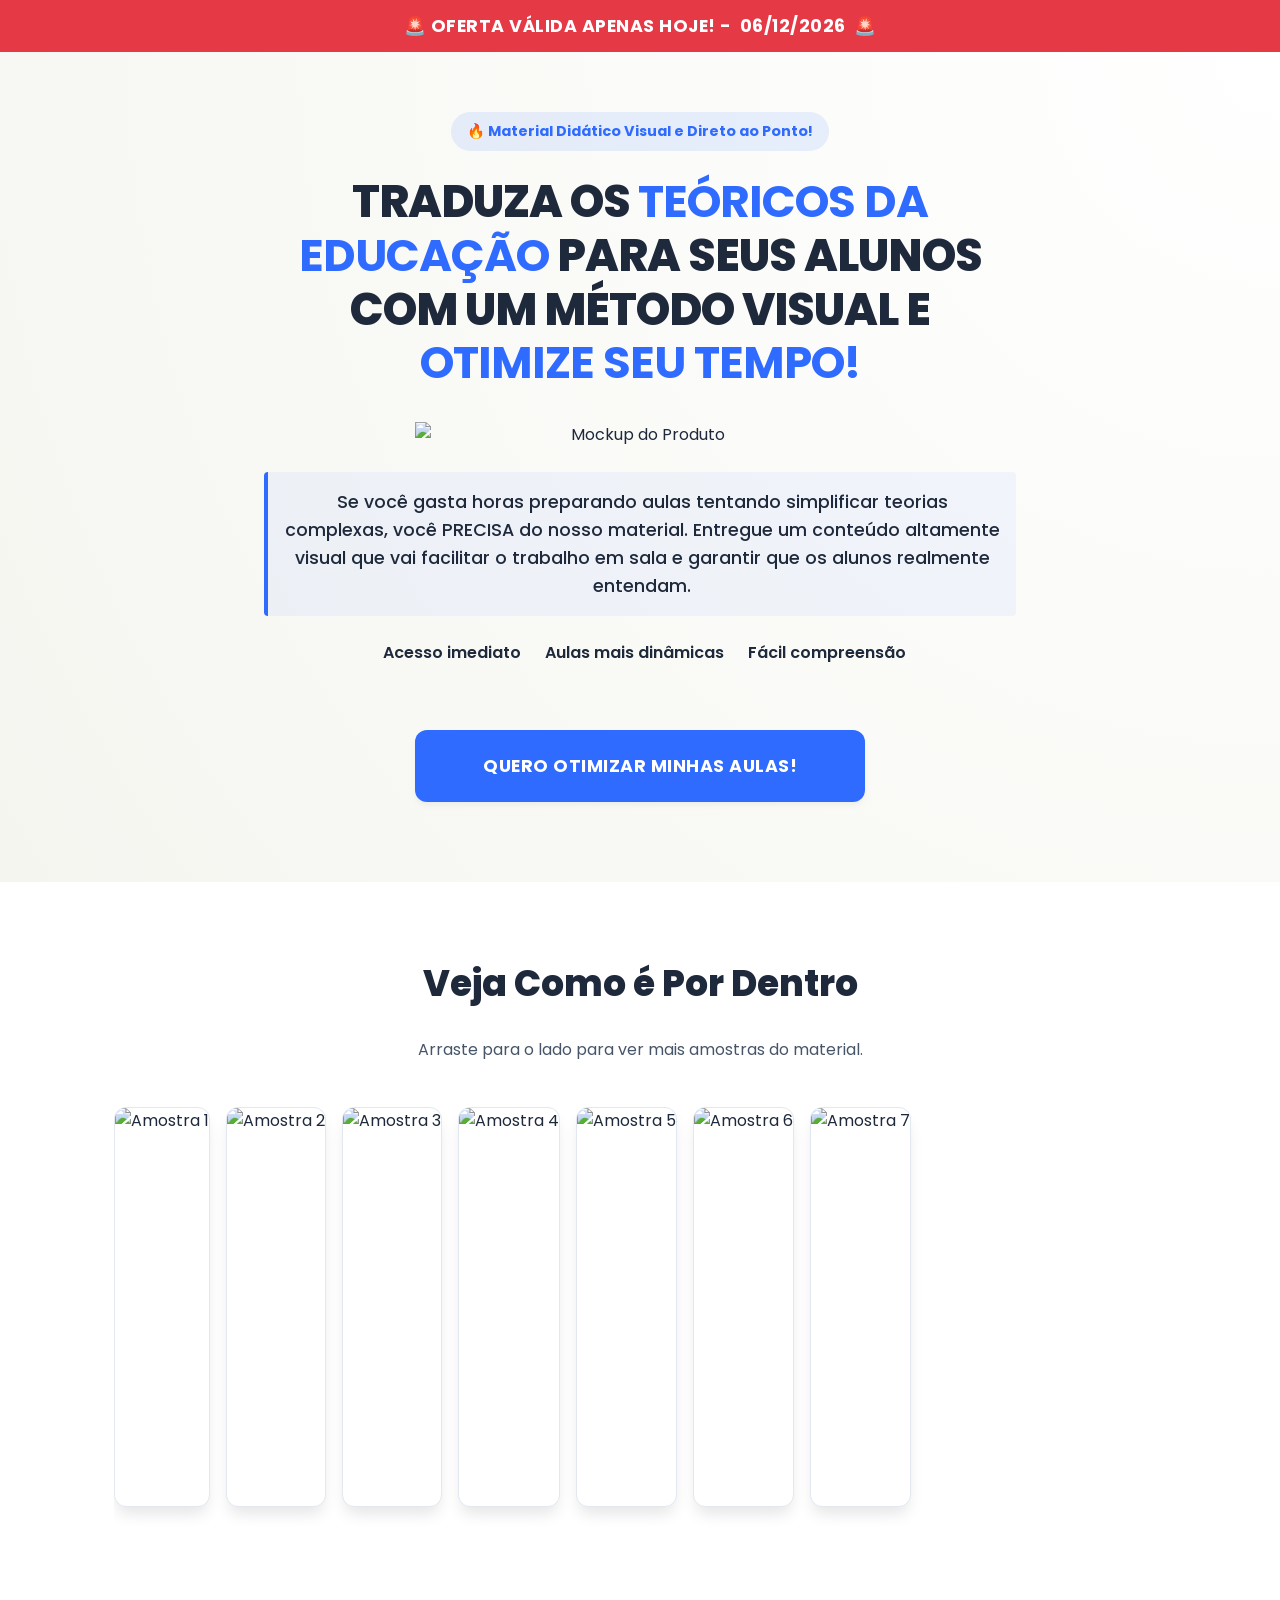
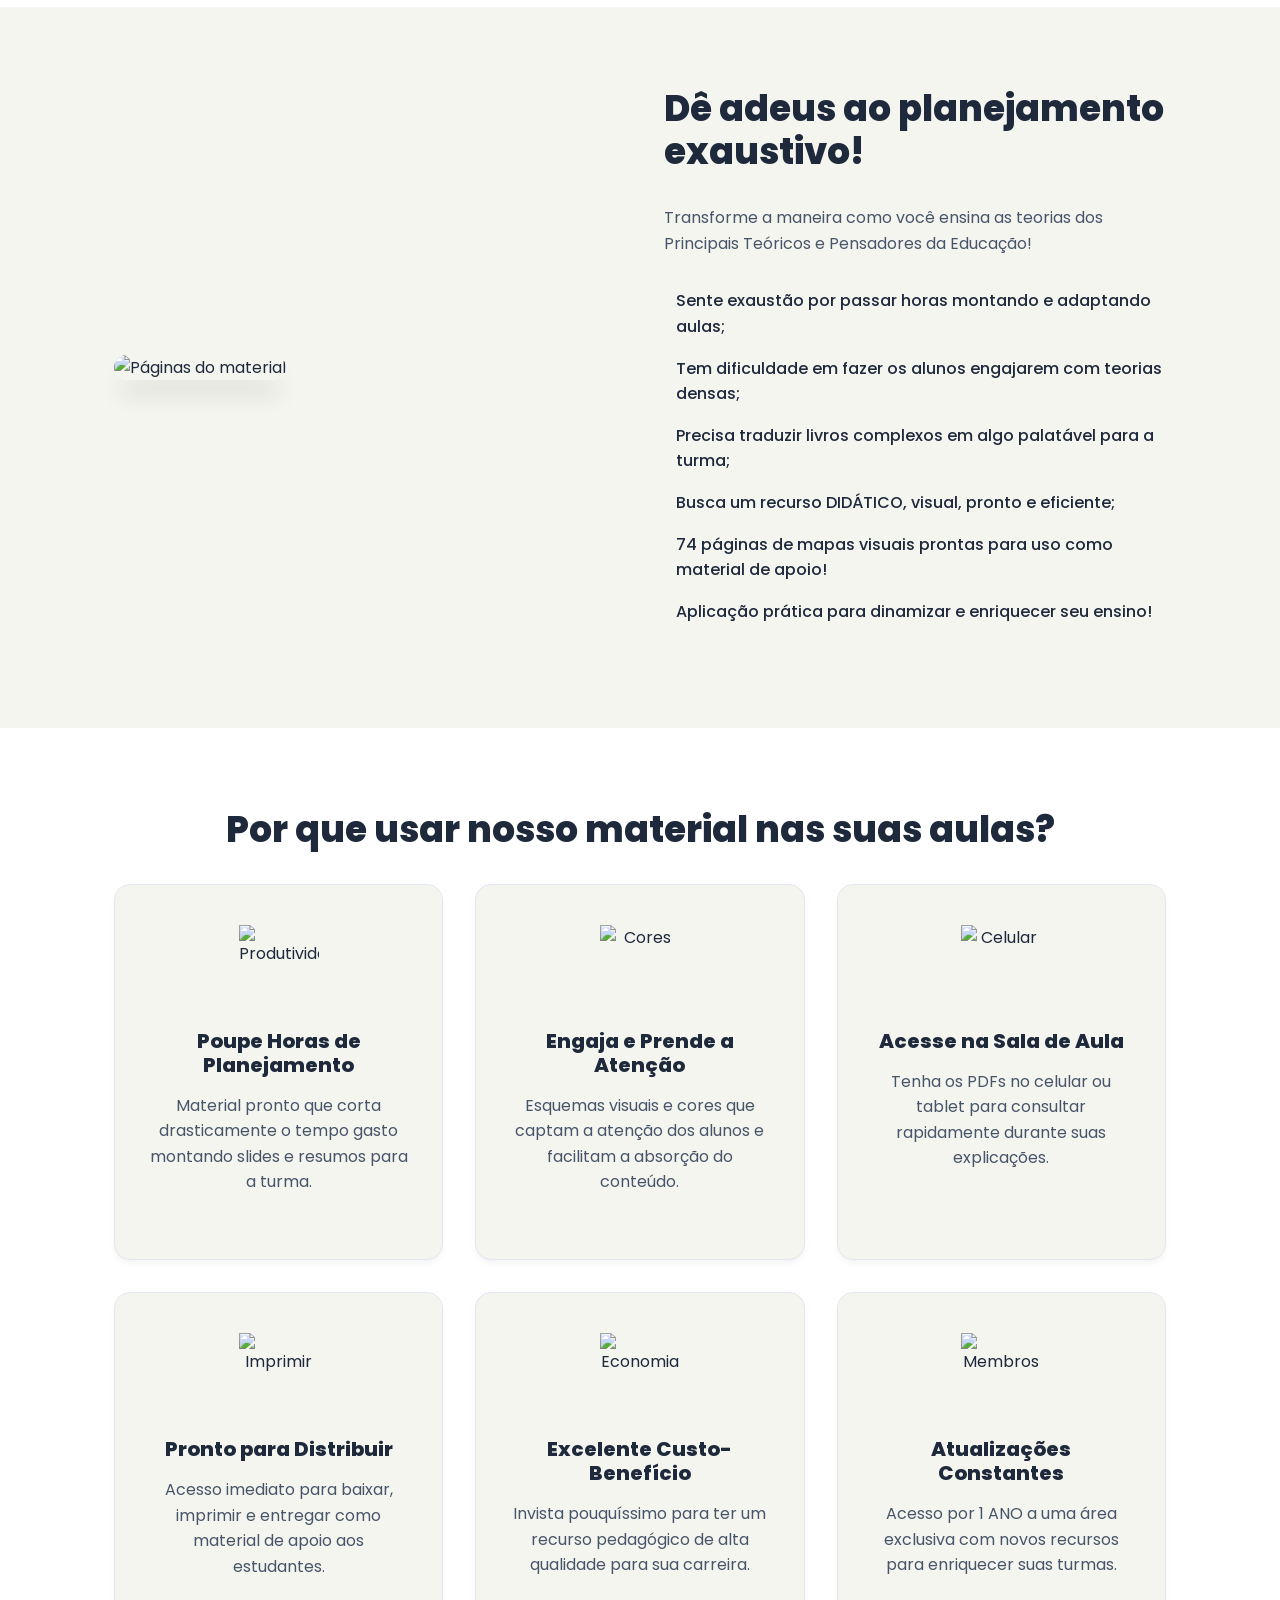
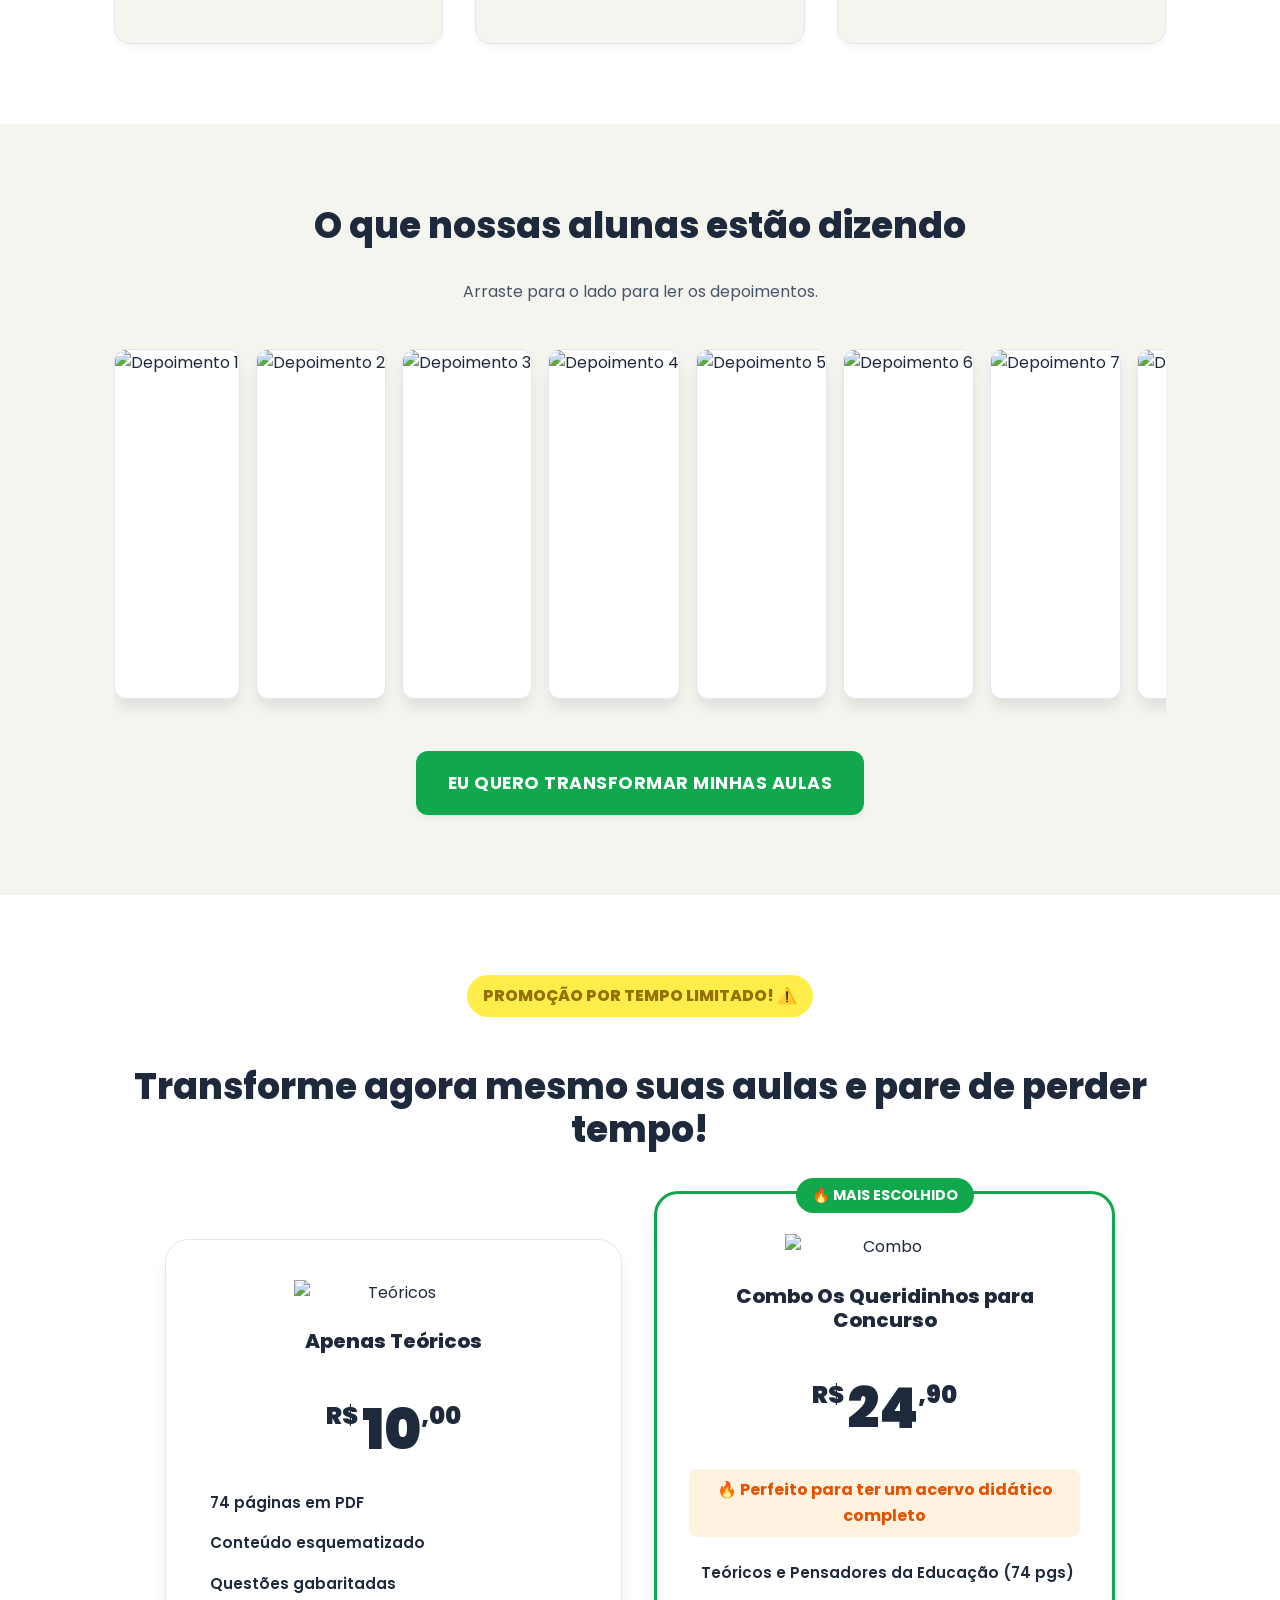
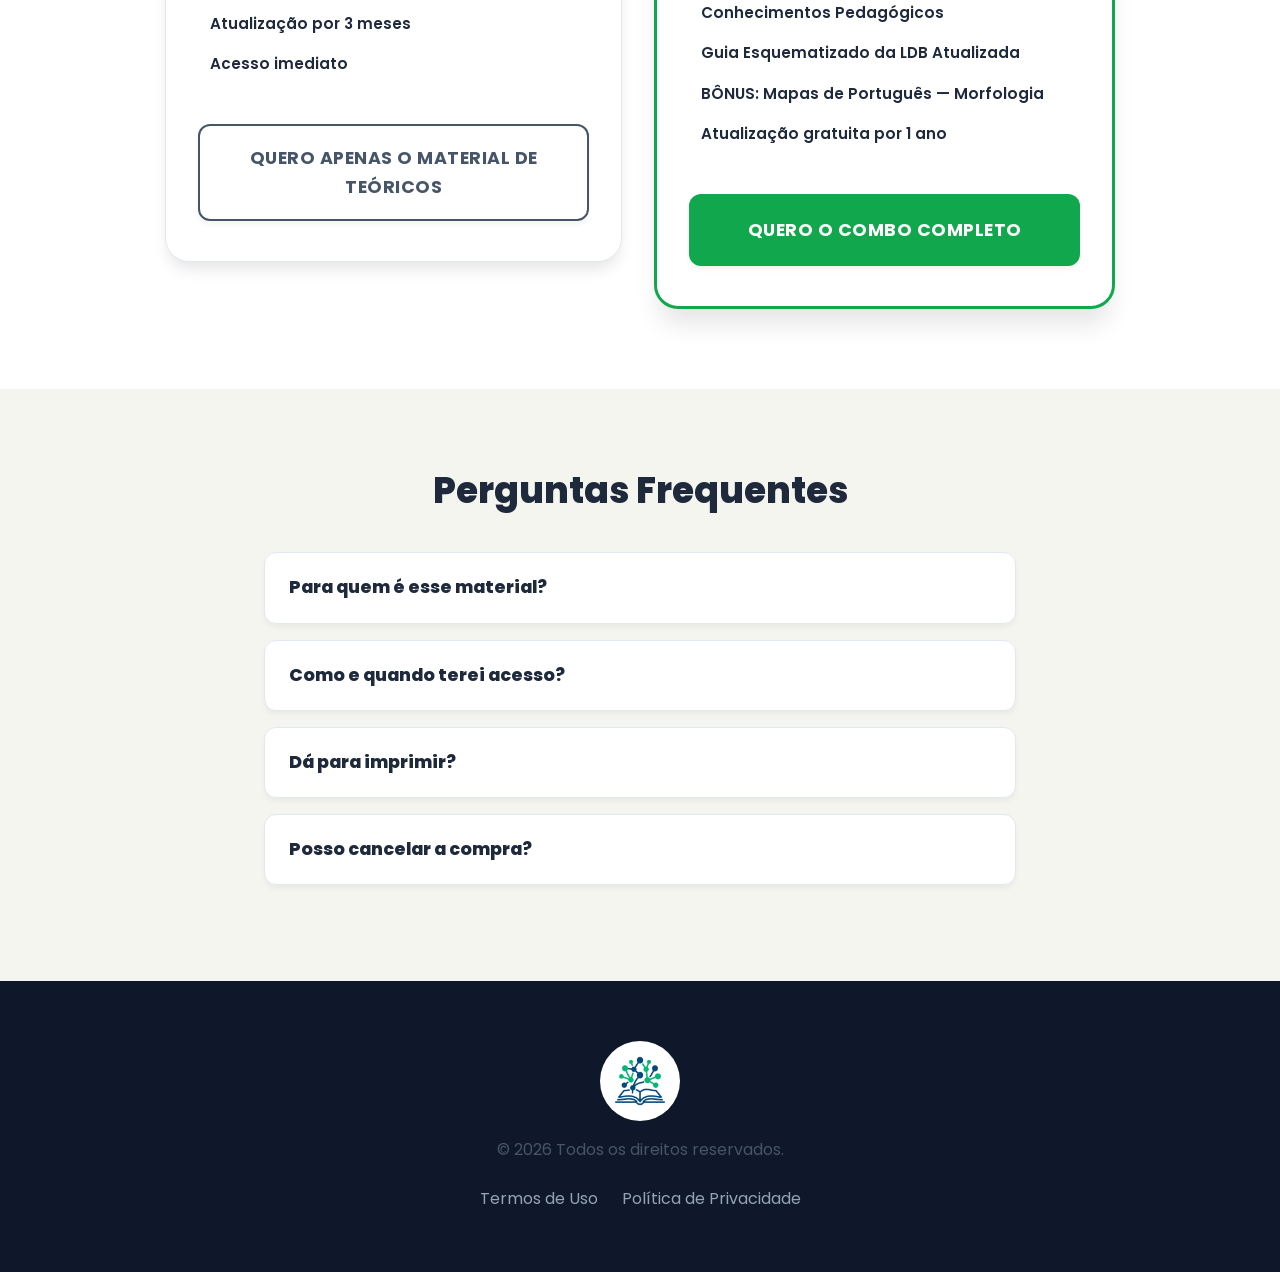
==== index.html @ 9571cf1f "Add files via upload" ====
<!DOCTYPE html>
<html lang="pt-BR">
<head>
    <meta charset="UTF-8">
    <meta name="viewport" content="width=device-width, initial-scale=1.0">
    <title>Mapas Mentais - Resumo de Teóricos da Educação</title>
    <meta name="description" content="Domine os Teóricos e Pensadores da Educação com um método visual e garanta segurança na hora da prova!">
    
    <!-- Google Fonts -->
    <link rel="preconnect" href="https://fonts.googleapis.com">
    <link href="https://fonts.googleapis.com/css2?family=Poppins:wght@400;500;600;700;800;900&display=swap" rel="stylesheet">
    
    <!-- Phosphor Icons -->
    <script src="https://unpkg.com/@phosphor-icons/web"></script>
    
    <link rel="stylesheet" href="style.css">

    <!-- UTMify Pixel -->
    <script>
      window.pixelId = "6a506a840e3ebcbfb3a6882c";
      var a = document.createElement("script");
      a.setAttribute("async", "");
      a.setAttribute("defer", "");
      a.setAttribute("src", "https://cdn.utmify.com.br/scripts/pixel/pixel.js");
      document.head.appendChild(a);
    </script>
    
    <!-- UTMify Scripts -->
    <script
      src="https://cdn.utmify.com.br/scripts/utms/latest.js"
      data-utmify-prevent-xcod-sck
      data-utmify-prevent-subids
      async
      defer
    ></script>
</head>
<body>

    <div class="top-banner" style="background-color: #E63946; color: white; text-align: center; padding: 12px; font-weight: bold; font-size: 1.1rem; width: 100%; display: flex; justify-content: center; align-items: center; gap: 8px;">
        🚨 OFERTA VÁLIDA APENAS HOJE! - <span class="current-date">10/07/2026</span> 🚨
    </div>

    <!-- HERO SECTION -->
    <section class="hero">
        <div class="container hero-container align-center center-text content-narrow">
            <div class="hero-content animate-up">
                <div class="badge">🔥 Material Didático Visual e Direto ao Ponto!</div>
                <h1 class="hero-title">
                    TRADUZA OS <b>TEÓRICOS DA EDUCAÇÃO</b> PARA SEUS ALUNOS COM UM MÉTODO VISUAL E <span class="text-green"><b>OTIMIZE SEU TEMPO!</b></span>
                </h1>
                
                <div class="hero-image animate-up delay-1 margin-top" style="margin-bottom: 24px;">
                    <img src="https://resumiapedagogia.com.br/teoricosv18/imagens/book.webp" alt="Mockup do Produto" class="floating" style="margin: 0 auto;">
                </div>

                <p class="hero-support">Se você gasta horas preparando aulas tentando simplificar teorias complexas, você PRECISA do nosso material. Entregue um conteúdo altamente visual que vai facilitar o trabalho em sala e garantir que os alunos realmente entendam.</p>
                
                <div class="hero-bullets" style="display: flex; flex-direction: row; justify-content: center; flex-wrap: wrap; gap: 16px;">
                    <span><i class="ph-fill ph-check-circle"></i> Acesso imediato</span>
                    <span><i class="ph-fill ph-check-circle"></i> Aulas mais dinâmicas</span>
                    <span><i class="ph-fill ph-check-circle"></i> Fácil compreensão</span>
                </div>

                <a href="#oferta" class="btn btn-large btn-pulse margin-top">QUERO OTIMIZAR MINHAS AULAS!</a>
            </div>
        </div>
    </section>

    <!-- AMOSTRAS -->
    <section class="amostras bg-light">
        <div class="container center-text">
            <h2 class="animate-up">Veja Como é Por Dentro</h2>
            <p class="animate-up">Arraste para o lado para ver mais amostras do material.</p>
            
            <div class="horizontal-scroll animate-up delay-1">
                <img src="https://resumiapedagogia.com.br/teoricosv18/imagens/ebook-1/01.webp" alt="Amostra 1">
                <img src="https://resumiapedagogia.com.br/teoricosv18/imagens/ebook-1/02.webp" alt="Amostra 2">
                <img src="https://resumiapedagogia.com.br/teoricosv18/imagens/ebook-1/03.webp" alt="Amostra 3">
                <img src="https://resumiapedagogia.com.br/teoricosv18/imagens/ebook-1/04.webp" alt="Amostra 4">
                <img src="https://resumiapedagogia.com.br/teoricosv18/imagens/ebook-1/05.webp" alt="Amostra 5">
                <img src="https://resumiapedagogia.com.br/teoricosv18/imagens/ebook-1/06.webp" alt="Amostra 6">
                <img src="https://resumiapedagogia.com.br/teoricosv18/imagens/ebook-1/07.webp" alt="Amostra 7">
            </div>
        </div>
    </section>

    <!-- PARA QUEM É -->
    <section class="para-quem">
        <div class="container grid-2 align-center">
            <div class="dor-image animate-up">
                <img src="https://resumiapedagogia.com.br/teoricosv18/imagens/book-2.webp" alt="Páginas do material" class="rounded-image">
            </div>
            <div class="dor-content animate-up delay-1">
                <h2>Dê adeus ao planejamento exaustivo!</h2>
                <p class="impact-phrase">Transforme a maneira como você ensina as teorias dos Principais Teóricos e Pensadores da Educação!</p>
                <ul class="check-list margin-top">
                    <li><i class="ph-fill ph-check-circle text-blue"></i> Sente exaustão por passar horas montando e adaptando aulas;</li>
                    <li><i class="ph-fill ph-check-circle text-blue"></i> Tem dificuldade em fazer os alunos engajarem com teorias densas;</li>
                    <li><i class="ph-fill ph-check-circle text-blue"></i> Precisa traduzir livros complexos em algo palatável para a turma;</li>
                    <li><i class="ph-fill ph-check-circle text-blue"></i> Busca um recurso DIDÁTICO, visual, pronto e eficiente;</li>
                    <li><i class="ph-fill ph-check-circle text-blue"></i> 74 páginas de mapas visuais prontas para uso como material de apoio!</li>
                    <li><i class="ph-fill ph-check-circle text-blue"></i> Aplicação prática para dinamizar e enriquecer seu ensino!</li>
                </ul>
            </div>
        </div>
    </section>

    <!-- BENEFÍCIOS -->
    <section class="beneficios bg-light">
        <div class="container">
            <h2 class="center-text animate-up">Por que usar nosso material nas suas aulas?</h2>
            <div class="grid-3 cards-container margin-top">
                <div class="card animate-up">
                    <img src="https://resumiapedagogia.com.br/teoricosv18/imagens/icone/01.webp" alt="Produtividade" class="card-icon-img">
                    <h3>Poupe Horas de Planejamento</h3>
                    <p>Material pronto que corta drasticamente o tempo gasto montando slides e resumos para a turma.</p>
                </div>
                <div class="card animate-up delay-1">
                    <img src="https://resumiapedagogia.com.br/teoricosv18/imagens/icone/02.webp" alt="Cores" class="card-icon-img">
                    <h3>Engaja e Prende a Atenção</h3>
                    <p>Esquemas visuais e cores que captam a atenção dos alunos e facilitam a absorção do conteúdo.</p>
                </div>
                <div class="card animate-up delay-2">
                    <img src="https://resumiapedagogia.com.br/teoricosv18/imagens/icone/03.webp" alt="Celular" class="card-icon-img">
                    <h3>Acesse na Sala de Aula</h3>
                    <p>Tenha os PDFs no celular ou tablet para consultar rapidamente durante suas explicações.</p>
                </div>
                <div class="card animate-up">
                    <img src="https://resumiapedagogia.com.br/teoricosv18/imagens/icone/04.webp" alt="Imprimir" class="card-icon-img">
                    <h3>Pronto para Distribuir</h3>
                    <p>Acesso imediato para baixar, imprimir e entregar como material de apoio aos estudantes.</p>
                </div>
                <div class="card animate-up delay-1">
                    <img src="https://resumiapedagogia.com.br/teoricosv18/imagens/icone/05.webp" alt="Economia" class="card-icon-img">
                    <h3>Excelente Custo-Benefício</h3>
                    <p>Invista pouquíssimo para ter um recurso pedagógico de alta qualidade para sua carreira.</p>
                </div>
                <div class="card animate-up delay-2">
                    <img src="https://resumiapedagogia.com.br/teoricosv18/imagens/icone/06.webp" alt="Membros" class="card-icon-img">
                    <h3>Atualizações Constantes</h3>
                    <p>Acesso por 1 ANO a uma área exclusiva com novos recursos para enriquecer suas turmas.</p>
                </div>
            </div>
        </div>
    </section>

    <!-- DEPOIMENTOS / PROVA SOCIAL -->
    <section class="depoimentos">
        <div class="container center-text">
            <h2 class="animate-up">O que nossas alunas estão dizendo</h2>
            <p class="animate-up">Arraste para o lado para ler os depoimentos.</p>
            
            <div class="horizontal-scroll depoimentos-scroll animate-up delay-1">
                <!-- Usando imagens reais do site -->
                <img src="https://resumiapedagogia.com.br/teoricosv18/imagens/depo/01.webp" alt="Depoimento 1">
                <img src="https://resumiapedagogia.com.br/teoricosv18/imagens/depo/02.webp" alt="Depoimento 2">
                <img src="https://resumiapedagogia.com.br/teoricosv18/imagens/depo/03.webp" alt="Depoimento 3">
                <img src="https://resumiapedagogia.com.br/teoricosv18/imagens/depo/04.webp" alt="Depoimento 4">
                <img src="https://resumiapedagogia.com.br/teoricosv18/imagens/depo/05.webp" alt="Depoimento 5">
                <img src="https://resumiapedagogia.com.br/teoricosv18/imagens/depo/06.webp" alt="Depoimento 6">
                <img src="https://resumiapedagogia.com.br/teoricosv18/imagens/depo/07.webp" alt="Depoimento 7">
                <img src="https://resumiapedagogia.com.br/teoricosv18/imagens/depo/08.webp" alt="Depoimento 8">
                <img src="https://resumiapedagogia.com.br/teoricosv18/imagens/depo/09.webp" alt="Depoimento 9">
                <img src="https://resumiapedagogia.com.br/teoricosv18/imagens/depo/10.webp" alt="Depoimento 10">
            </div>
            
            <a href="#oferta" class="btn btn-green btn-pulse margin-top animate-up">EU QUERO TRANSFORMAR MINHAS AULAS</a>
        </div>
    </section>

    <!-- OFERTA -->
    <section id="oferta" class="oferta bg-light">
        <div class="container center-text">
            <div class="promo-badge animate-up">PROMOÇÃO POR TEMPO LIMITADO! ⚠️</div>
            <h2 class="animate-up margin-top">Transforme agora mesmo suas aulas e pare de perder tempo!</h2>
            
            <div class="pricing-grid">
                
                <!-- Plano Básico -->
                <div class="pricing-card animate-up">
                    <img src="https://resumiapedagogia.com.br/teoricosv18/imagens/book.webp" alt="Teóricos" class="pricing-img">
                    <h3>Apenas Teóricos</h3>
                    <div class="price">
                        <span class="currency">R$</span>10<span class="cents">,00</span>
                    </div>
                    <ul class="plan-features">
                        <li><i class="ph-fill ph-check-circle text-blue"></i> 74 páginas em PDF</li>
                        <li><i class="ph-fill ph-check-circle text-blue"></i> Conteúdo esquematizado</li>
                        <li><i class="ph-fill ph-check-circle text-blue"></i> Questões gabaritadas</li>
                        <li><i class="ph-fill ph-check-circle text-blue"></i> Atualização por 3 meses</li>
                        <li><i class="ph-fill ph-check-circle text-blue"></i> Acesso imediato</li>
                    </ul>
                    <a href="#" id="openModalBtn" class="btn btn-outline">QUERO APENAS O MATERIAL DE TEÓRICOS</a>
                </div>

                <!-- Combo Queridinhos (Destacado) -->
                <div class="pricing-card premium animate-up delay-1">
                    <div class="most-popular">🔥 MAIS ESCOLHIDO</div>
                    <img src="https://resumiapedagogia.com.br/teoricosv18/imagens/combo-queridinhos.webp?v=2" alt="Combo" class="pricing-img">
                    <h3>Combo Os Queridinhos para Concurso</h3>
                    
                    <div class="price">
                        <span class="currency">R$</span>24<span class="cents">,90</span>
                    </div>
                    
                    <p class="combo-fire">🔥 Perfeito para ter um acervo didático completo</p>

                    <ul class="plan-features">
                        <li><i class="ph-fill ph-check-circle text-green"></i> Teóricos e Pensadores da Educação (74 pgs)</li>
                        <li><i class="ph-fill ph-check-circle text-green"></i> Conhecimentos Pedagógicos</li>
                        <li><i class="ph-fill ph-check-circle text-green"></i> Guia Esquematizado da LDB Atualizada</li>
                        <li><i class="ph-fill ph-check-circle text-green"></i> BÔNUS: Mapas de Português — Morfologia</li>
                        <li><i class="ph-fill ph-check-circle text-green"></i> Atualização gratuita por 1 ano</li>
                    </ul>
                    <a href="https://pay.lowify.com.br/checkout?product_id=bsNiay" class="btn btn-green btn-large btn-pulse" target="_blank">QUERO O COMBO COMPLETO</a>
                </div>

            </div>
        </div>
    </section>

    <!-- FAQ -->
    <section class="faq">
        <div class="container center-text content-narrow">
            <h2 class="animate-up">Perguntas Frequentes</h2>
            
            <div class="accordion-container animate-up delay-1">
                <div class="accordion">
                    <div class="accordion-header">
                        <h3>Para quem é esse material?</h3>
                        <i class="ph ph-caret-down"></i>
                    </div>
                    <div class="accordion-content">
                        <p>Para professores, pedagogos e educadores que desejam inovar em sala de aula, otimizar seu planejamento e engajar seus alunos com recursos visuais e didáticos práticos.</p>
                    </div>
                </div>

                <div class="accordion">
                    <div class="accordion-header">
                        <h3>Como e quando terei acesso?</h3>
                        <i class="ph ph-caret-down"></i>
                    </div>
                    <div class="accordion-content">
                        <p>O acesso é enviado por e-mail automaticamente após a confirmação do pagamento. Compras via cartão e PIX têm liberação imediata.</p>
                    </div>
                </div>

                <div class="accordion">
                    <div class="accordion-header">
                        <h3>Dá para imprimir?</h3>
                        <i class="ph ph-caret-down"></i>
                    </div>
                    <div class="accordion-content">
                        <p>Sim! Todos os materiais são em formato A4 e prontos para impressão. Indicamos folha peso 90 ou papel fotográfico.</p>
                    </div>
                </div>

                <div class="accordion">
                    <div class="accordion-header">
                        <h3>Posso cancelar a compra?</h3>
                        <i class="ph ph-caret-down"></i>
                    </div>
                    <div class="accordion-content">
                        <p>Sim. Você tem até 7 dias após a compra para solicitar o cancelamento e devolução integral do valor.</p>
                    </div>
                </div>
            </div>
        </div>
    </section>

    <!-- MODAL OFERTA EXCLUSIVA -->
    <div id="ofertaModal" class="modal-overlay">
        <div class="modal-content">
            <span class="close-modal">&times;</span>
            <div class="modal-badge">⚠️ ESPERE! NÃO FECHE ESSA PÁGINA</div>
            <h2>Leve o <span class="text-green">Acervo Completo</span> por apenas + R$ 4,90!</h2>
            
            <div class="modal-grid">
                <div class="modal-image">
                    <img src="https://resumiapedagogia.com.br/teoricosv18/imagens/combo-queridinhos.webp?v=2" alt="Combo Completo">
                </div>
                <div class="modal-info">
                    <p>Você clicou no plano básico, mas HOJE (<strong><span class="current-date">10/07/2026</span></strong>), você tem a chance única de levar <strong>TUDO</strong> que o plano avançado oferece por um valor quase simbólico!</p>
                    
                    <ul class="modal-features">
                        <li><i class="ph-fill ph-check-circle text-green"></i> Teóricos e Pensadores da Educação (74 pgs)</li>
                        <li><i class="ph-fill ph-check-circle text-green"></i> Conhecimentos Pedagógicos</li>
                        <li><i class="ph-fill ph-check-circle text-green"></i> Guia Esquematizado da LDB Atualizada</li>
                        <li><i class="ph-fill ph-check-circle text-green"></i> BÔNUS: Mapas de Português — Morfologia</li>
                        <li><i class="ph-fill ph-check-circle text-green"></i> Atualização gratuita por 1 ano</li>
                    </ul>
                    
                    <div class="modal-price">
                        De R$ 24,90 por apenas <br>
                        <strong>R$ 14,90</strong>
                    </div>
                    
                    <!-- Link Checkout 14,90 -->
                    <a href="https://pay.lowify.com.br/checkout?product_id=fZuod0" class="btn btn-green btn-large btn-pulse" target="_blank">EU QUERO O ACERVO COMPLETO POR R$ 14,90</a>
                    <!-- Link Checkout 10,00 -->
                    <a href="https://pay.lowify.com.br/checkout?product_id=rdvNfq" class="link-recusa" target="_blank">Não, obrigado. Quero apenas o básico por R$ 10.</a>
                </div>
            </div>
        </div>
    </div>

    <!-- FOOTER -->
    <footer>
        <div class="container center-text">
            <img src="logo.jpg" alt="Logo" class="footer-logo-img">
            <p>&copy; 2026 Todos os direitos reservados.</p>
            <div class="footer-links">
                <a href="#">Termos de Uso</a>
                <a href="#">Política de Privacidade</a>
            </div>
        </div>
    </footer>

    <script src="script.js"></script>
</body>
</html>
---- style.css ----
:root {
    /* Colors - Lighter, softer background */
    --white: #FFFFFF;
    --blue: #2F6BFF;
    --blue-dark: #1E4EBF;
    --green: #11A84D; /* A vibrant strong green for CTA */
    --green-dark: #0D823A;
    --light-bg: #F5F5F0; /* Lighter, softer neutral tone */
    --border-color: #E2E8F0;
    
    /* Text Colors */
    --text-main: #1E293B;
    --text-muted: #475569;
    
    /* Typography */
    --font-family: 'Poppins', sans-serif;
    
    /* Shadows */
    --shadow-sm: 0 4px 6px -1px rgba(0, 0, 0, 0.05);
    --shadow-md: 0 10px 15px -3px rgba(0, 0, 0, 0.1);
    --shadow-lg: 0 20px 25px -5px rgba(0, 0, 0, 0.1);
    --shadow-glow: 0 0 20px rgba(17, 168, 77, 0.4);
    
    /* Border Radius */
    --radius-md: 12px;
    --radius-lg: 16px;
    --radius-xl: 24px;
    
    /* Transitions */
    --transition: all 0.3s ease;
}

* {
    margin: 0;
    padding: 0;
    box-sizing: border-box;
}

html {
    scroll-behavior: smooth;
    font-size: 16px;
}

body {
    font-family: var(--font-family);
    color: var(--text-main);
    line-height: 1.6;
    background-color: var(--light-bg); /* Soft light background overall */
    overflow-x: hidden;
}

.top-banner {
    background-color: #E63946; /* Cor chamativa para oferta */
    color: var(--white);
    text-align: center;
    padding: 12px 24px;
    font-weight: 700;
    font-size: 1rem;
    letter-spacing: 0.5px;
    z-index: 100;
    position: relative;
    width: 100%;
}

/* Utilities */
.container {
    max-width: 1100px;
    margin: 0 auto;
    padding: 0 24px;
}

.content-narrow {
    max-width: 800px;
    margin: 0 auto;
}

.grid-2 { display: grid; grid-template-columns: 1fr 1fr; gap: 48px; }
.grid-3 { display: grid; grid-template-columns: repeat(3, 1fr); gap: 32px; }

.align-center { align-items: center; }
.center-text { text-align: center; }
.bg-light { background-color: var(--white); } /* Sections contrast with light-bg */
.text-blue { color: var(--blue); }
.text-green { color: var(--green); }
.margin-top { margin-top: 32px; }

section {
    padding: 80px 0;
}

h1, h2, h3, h4 {
    font-weight: 800; /* Bolder headers to match their style */
    line-height: 1.2;
    margin-bottom: 16px;
    color: var(--text-main);
}

h1 { font-size: 2.8rem; letter-spacing: -1px; }
h2 { font-size: 2.25rem; margin-bottom: 32px; }
h3 { font-size: 1.25rem; }

p { color: var(--text-muted); margin-bottom: 24px; }

/* Buttons */
.btn {
    display: inline-flex;
    align-items: center;
    justify-content: center;
    background-color: var(--blue);
    color: var(--white);
    font-weight: 700;
    text-decoration: none;
    padding: 18px 32px;
    border-radius: var(--radius-md);
    transition: var(--transition);
    border: none;
    cursor: pointer;
    text-transform: uppercase;
    letter-spacing: 0.5px;
    font-size: 1.1rem;
    box-shadow: var(--shadow-sm);
}

.btn:hover {
    transform: translateY(-3px);
    box-shadow: var(--shadow-md);
}

.btn-large {
    width: 100%;
    max-width: 450px;
    padding: 22px 40px;
}

.btn-green { background-color: var(--green); }
.btn-green:hover { background-color: var(--green-dark); box-shadow: var(--shadow-glow); }

.btn-outline {
    background-color: transparent;
    border: 2px solid var(--text-muted);
    color: var(--text-muted);
}
.btn-outline:hover {
    background-color: var(--text-muted);
    color: var(--white);
}

.btn-whatsapp {
    background-color: #25D366;
    gap: 8px;
}
.btn-whatsapp:hover { background-color: #1DA851; }

.btn-pulse {
    animation: pulse 2s infinite;
}

@keyframes pulse {
    0% { transform: scale(1); }
    50% { transform: scale(1.03); }
    100% { transform: scale(1); }
}

/* Hero Section */
.hero {
    padding: 60px 0 80px;
    background: radial-gradient(circle at top right, #ffffff 0%, var(--light-bg) 100%);
    overflow: hidden;
}

.badge {
    display: inline-block;
    padding: 8px 16px;
    background-color: rgba(47, 107, 255, 0.1);
    color: var(--blue);
    border-radius: 100px;
    font-weight: 700;
    font-size: 0.9rem;
    margin-bottom: 24px;
}

.hero-title b {
    color: var(--blue);
}

.hero-support {
    font-size: 1.1rem;
    font-weight: 500;
    color: var(--text-main);
    background: rgba(47,107,255,0.05);
    padding: 16px;
    border-left: 4px solid var(--blue);
    border-radius: 4px;
    margin-bottom: 24px;
}

.hero-bullets {
    display: flex;
    flex-direction: column;
    gap: 12px;
    margin-bottom: 32px;
}

.hero-bullets span {
    display: flex;
    align-items: center;
    gap: 8px;
    font-weight: 600;
    color: var(--text-main);
}

.hero-bullets i {
    color: var(--green);
    font-size: 1.5rem;
}

.hero-image img {
    width: 100%;
    max-width: 450px;
    display: block;
    margin: 0 auto;
}

.floating {
    animation: float 5s ease-in-out infinite;
}

@keyframes float {
    0% { transform: translateY(0px); }
    50% { transform: translateY(-15px); }
    100% { transform: translateY(0px); }
}

/* Horizontal Scroll for Mobile (Amostras & Depoimentos) */
.horizontal-scroll {
    display: flex;
    gap: 16px;
    overflow-x: auto;
    padding: 20px 0;
    scroll-snap-type: x mandatory;
    /* Hide scrollbar for clean look */
    -ms-overflow-style: none;  
    scrollbar-width: none;  
}
.horizontal-scroll::-webkit-scrollbar { 
    display: none; 
}

.horizontal-scroll img {
    height: 400px; /* Fixed height for consistency */
    object-fit: contain;
    border-radius: var(--radius-md);
    box-shadow: var(--shadow-md);
    scroll-snap-align: center;
    flex-shrink: 0;
    background: var(--white);
    border: 1px solid var(--border-color);
}

.depoimentos-scroll img {
    height: 350px;
}

/* Cards & Beneficios */
.card {
    background: var(--light-bg);
    padding: 40px 32px;
    border-radius: var(--radius-lg);
    box-shadow: var(--shadow-sm);
    transition: var(--transition);
    border: 1px solid var(--border-color);
    text-align: center;
}
.card:hover {
    transform: translateY(-5px);
    box-shadow: var(--shadow-md);
    border-color: var(--blue);
}

.card-icon-img {
    width: 80px;
    height: 80px;
    margin: 0 auto 24px;
    display: block;
}

.rounded-image {
    width: 100%;
    border-radius: var(--radius-xl);
    box-shadow: var(--shadow-lg);
}

.check-list {
    list-style: none;
    margin-bottom: 24px;
}
.check-list li {
    display: flex;
    align-items: center;
    gap: 12px;
    margin-bottom: 16px;
    font-weight: 500;
}
.check-list i { font-size: 1.5rem; }

/* Oferta */
.promo-badge {
    display: inline-block;
    background: #FFED4A;
    color: #937100;
    font-weight: 800;
    padding: 8px 16px;
    border-radius: 100px;
    margin-bottom: 16px;
}

.pricing-grid {
    display: flex;
    justify-content: center;
    gap: 32px;
    align-items: center;
    max-width: 950px;
    margin: 40px auto 0;
}

.pricing-card {
    flex: 1;
    background: var(--white);
    border-radius: var(--radius-xl);
    padding: 40px 32px;
    box-shadow: var(--shadow-md);
    border: 1px solid var(--border-color);
    position: relative;
    display: flex;
    flex-direction: column;
}

.pricing-img {
    width: 100%;
    max-width: 200px;
    margin: 0 auto 24px;
    display: block;
}

.pricing-card.premium {
    border: 3px solid var(--green);
    transform: scale(1.03);
    box-shadow: var(--shadow-lg);
    z-index: 10;
}

.most-popular {
    position: absolute;
    top: -16px;
    left: 50%;
    transform: translateX(-50%);
    background: var(--green);
    color: var(--white);
    padding: 6px 16px;
    border-radius: 100px;
    font-weight: 700;
    font-size: 0.9rem;
    white-space: nowrap;
}

.price {
    font-size: 3.5rem;
    font-weight: 900;
    color: var(--text-main);
    margin: 16px 0;
    display: flex;
    justify-content: center;
    align-items: flex-start;
}
.price .currency { font-size: 1.5rem; margin-top: 12px; margin-right: 4px; }
.price .cents { font-size: 1.5rem; margin-top: 12px; }

.price-discount { color: var(--text-muted); font-size: 1.1rem; font-weight: 600; }
.price-cash { color: var(--text-muted); font-weight: 600; margin-bottom: 16px; }

.combo-fire {
    color: #E65100;
    background: #FFF3E0;
    padding: 8px;
    border-radius: 8px;
    font-weight: 700;
    margin-bottom: 24px;
}

.plan-features {
    list-style: none;
    text-align: left;
    margin-bottom: 32px;
    flex-grow: 1;
}
.plan-features li {
    margin-bottom: 16px;
    display: flex;
    align-items: center;
    gap: 12px;
    font-weight: 600;
    font-size: 0.95rem;
}
.plan-features i { font-size: 1.25rem; flex-shrink: 0; }

/* FAQ */
.accordion-container {
    text-align: left;
    margin-top: 40px;
}
.accordion {
    background: var(--white);
    border: 1px solid var(--border-color);
    border-radius: var(--radius-md);
    margin-bottom: 16px;
    overflow: hidden;
    box-shadow: var(--shadow-sm);
}
.accordion-header {
    padding: 24px;
    display: flex;
    justify-content: space-between;
    align-items: center;
    cursor: pointer;
    font-weight: 700;
}
.accordion-header h3 { margin: 0; font-size: 1.1rem; }
.accordion-header i { transition: var(--transition); }
.accordion-content {
    padding: 0 24px;
    max-height: 0;
    overflow: hidden;
    transition: max-height 0.3s ease-out, padding 0.3s ease;
}
.accordion.active .accordion-content {
    padding: 0 24px 24px;
}
.accordion.active .accordion-header i {
    transform: rotate(180deg);
}

/* Footer */
footer {
    background: #0F172A;
    color: #94A3B8;
    padding: 60px 0;
}
.footer-logo-img {
    width: 80px;
    height: 80px;
    border-radius: 50%;
    margin-bottom: 16px;
    object-fit: cover;
    display: block;
    margin-left: auto;
    margin-right: auto;
}
.footer-logo {
    font-size: 2rem;
    font-weight: 900;
    color: var(--white);
    letter-spacing: -1px;
    margin-bottom: 16px;
    display: inline-block;
}
.footer-logo span {
    font-weight: 400;
}
.footer-links {
    display: flex;
    justify-content: center;
    gap: 24px;
    margin-top: 16px;
}
.footer-links a {
    color: #94A3B8;
    text-decoration: none;
}
.footer-links a:hover { color: var(--white); }

/* Animações On Scroll */
.animate-up {
    opacity: 0;
    transform: translateY(30px);
    transition: all 0.8s cubic-bezier(0.16, 1, 0.3, 1);
}
.animate-up.visible {
    opacity: 1;
    transform: translateY(0);
}
.delay-1 { transition-delay: 0.1s; }
.delay-2 { transition-delay: 0.2s; }

/* Responsividade MÓVEL */
@media (max-width: 992px) {
    h1 { font-size: 2.5rem; }
    .grid-3 { grid-template-columns: repeat(2, 1fr); }
    .pricing-grid { flex-direction: column; gap: 48px; }
    .pricing-card.premium { transform: scale(1); }
    
    /* Invert order so Combo appears FIRST on mobile */
    .pricing-grid {
        display: flex;
        flex-direction: column-reverse;
    }
}

@media (max-width: 768px) {
    h1 { font-size: 2rem; }
    h2 { font-size: 1.75rem; }
    .grid-2, .grid-3 { grid-template-columns: 1fr; }
    
    .hero { text-align: center; padding: 40px 0; }
    .hero-bullets { align-items: center; text-align: left; }
    .hero-support { text-align: left; }
    
    .pricing-card { width: 100%; }
    
    .horizontal-scroll img {
        height: 300px;
    }
    .depoimentos-scroll img {
        height: 250px;
    }
}

/* Modal */
.modal-overlay {
    position: fixed;
    top: 0;
    left: 0;
    width: 100%;
    height: 100%;
    background: rgba(15, 23, 42, 0.8);
    backdrop-filter: blur(5px);
    z-index: 1000;
    display: flex;
    justify-content: center;
    align-items: center;
    opacity: 0;
    visibility: hidden;
    transition: all 0.3s ease;
}

.modal-overlay.active {
    opacity: 1;
    visibility: visible;
}

.modal-content {
    background: var(--white);
    width: 90%;
    max-width: 800px;
    border-radius: var(--radius-xl);
    padding: 40px;
    position: relative;
    transform: scale(0.9);
    transition: transform 0.3s cubic-bezier(0.175, 0.885, 0.32, 1.275);
    max-height: 90vh;
    overflow-y: auto;
    border: 3px solid var(--green);
}

.modal-overlay.active .modal-content {
    transform: scale(1);
}

.close-modal {
    position: absolute;
    top: 16px;
    right: 24px;
    font-size: 2rem;
    cursor: pointer;
    color: var(--text-muted);
    line-height: 1;
}

.close-modal:hover {
    color: #E63946;
}

.modal-badge {
    display: inline-block;
    background: #E63946;
    color: white;
    font-weight: 800;
    padding: 6px 12px;
    border-radius: 100px;
    font-size: 0.85rem;
    margin-bottom: 16px;
}

.modal-grid {
    display: grid;
    grid-template-columns: 1fr 1.5fr;
    gap: 32px;
    align-items: center;
    margin-top: 24px;
}

.modal-image img {
    width: 100%;
    border-radius: var(--radius-md);
}

.modal-features {
    list-style: none;
    margin: 24px 0;
}

.modal-features li {
    display: flex;
    align-items: center;
    gap: 12px;
    margin-bottom: 12px;
    font-weight: 600;
    font-size: 0.95rem;
}

.modal-features i { font-size: 1.25rem; flex-shrink: 0; }

.modal-price {
    font-size: 1.1rem;
    color: var(--text-muted);
    text-align: center;
    margin-bottom: 24px;
    background: var(--light-bg);
    padding: 16px;
    border-radius: var(--radius-md);
}

.modal-price strong {
    font-size: 2.5rem;
    color: var(--text-main);
    display: block;
    line-height: 1.2;
}

.link-recusa {
    display: block;
    text-align: center;
    margin-top: 16px;
    color: var(--text-muted);
    text-decoration: underline;
    font-size: 0.9rem;
    cursor: pointer;
}
.link-recusa:hover { color: var(--text-main); }

@media (max-width: 768px) {
    .modal-grid { grid-template-columns: 1fr; }
    .modal-content { padding: 32px 24px; }
    .modal-image img { max-width: 200px; margin: 0 auto; display: block; }
}
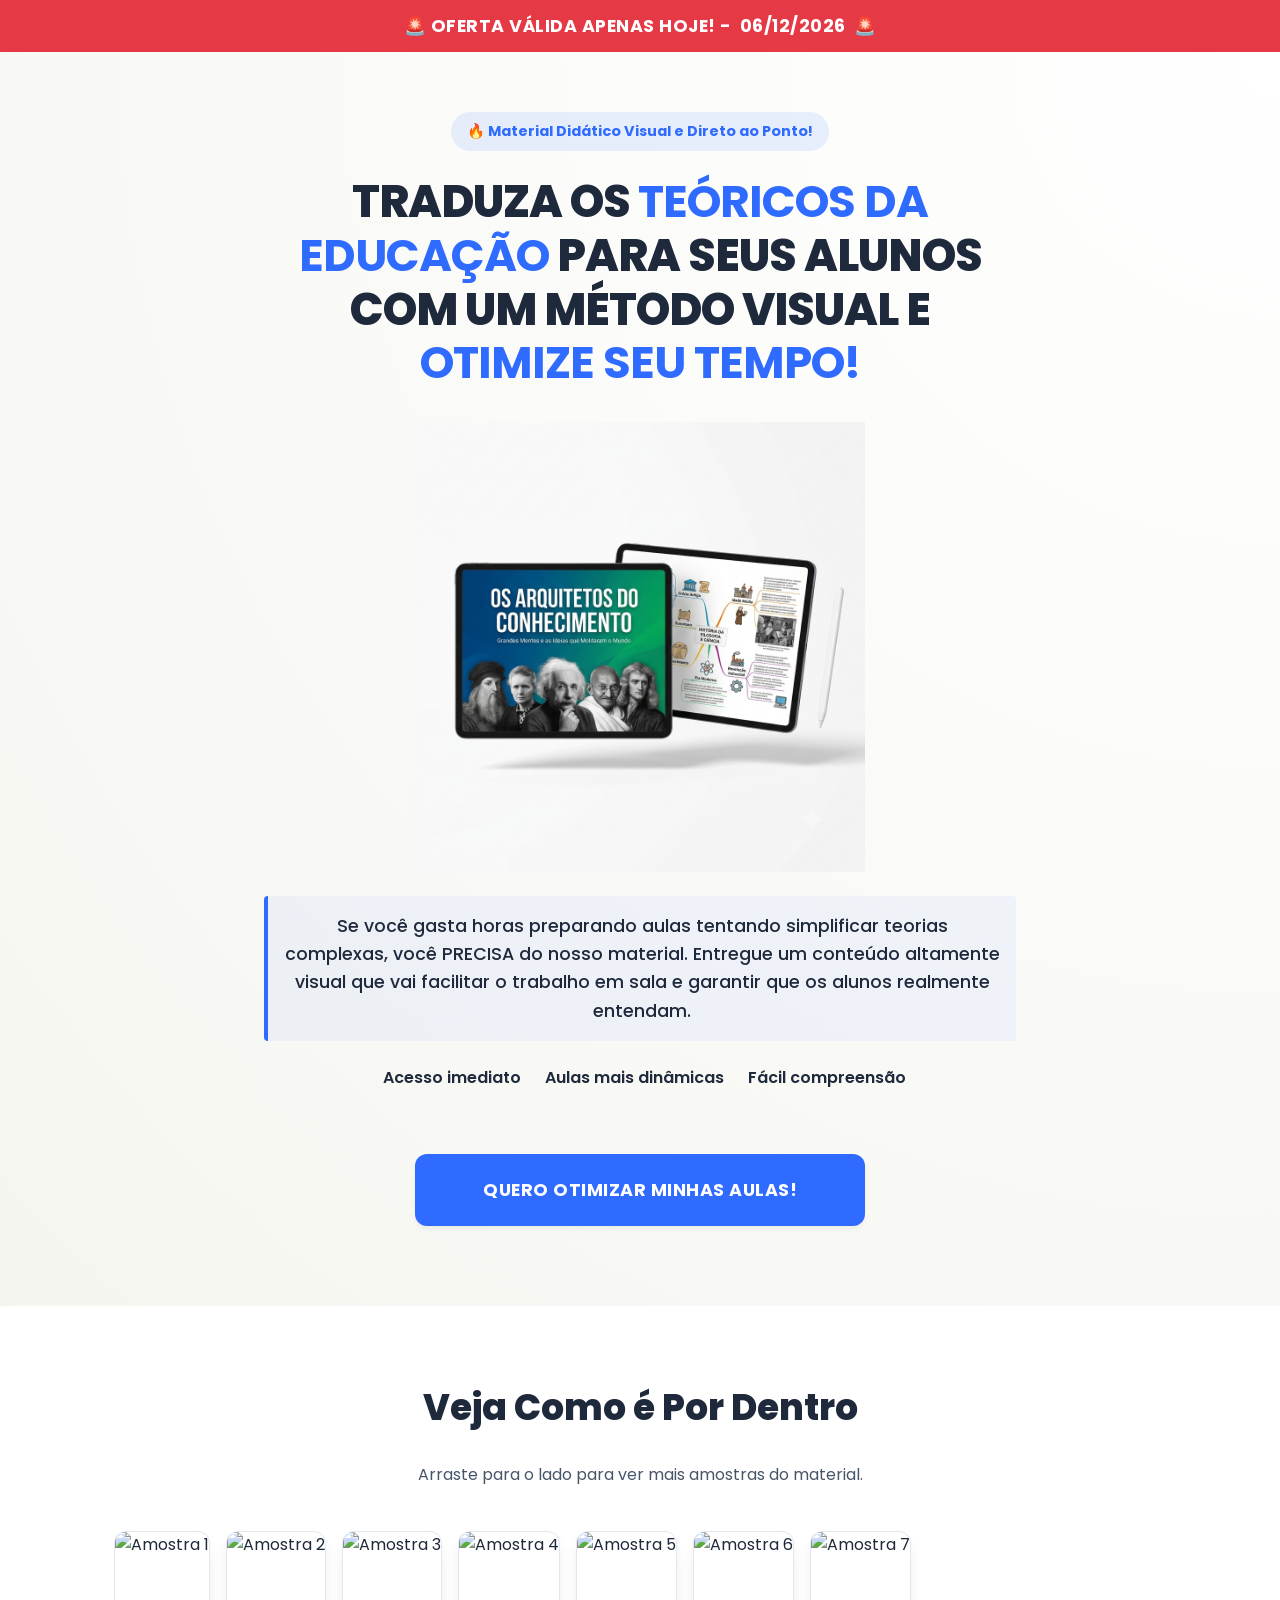
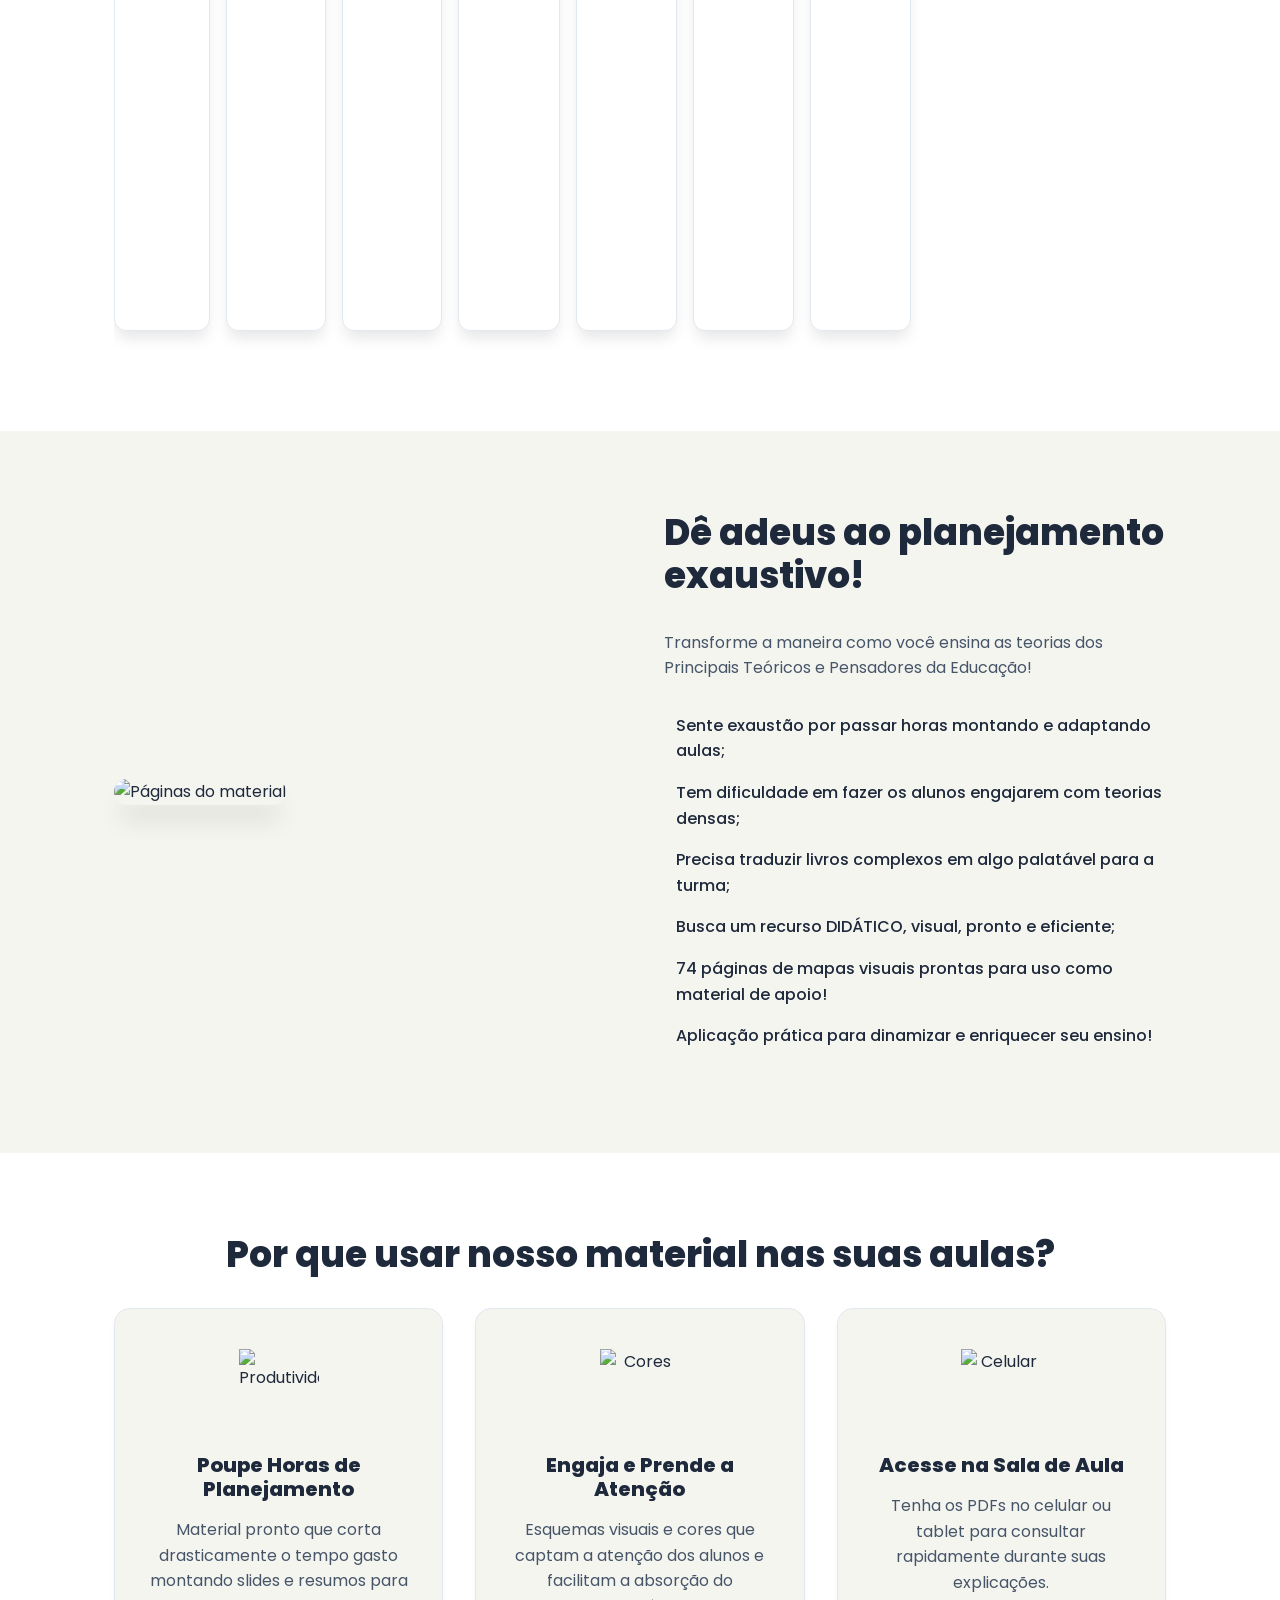
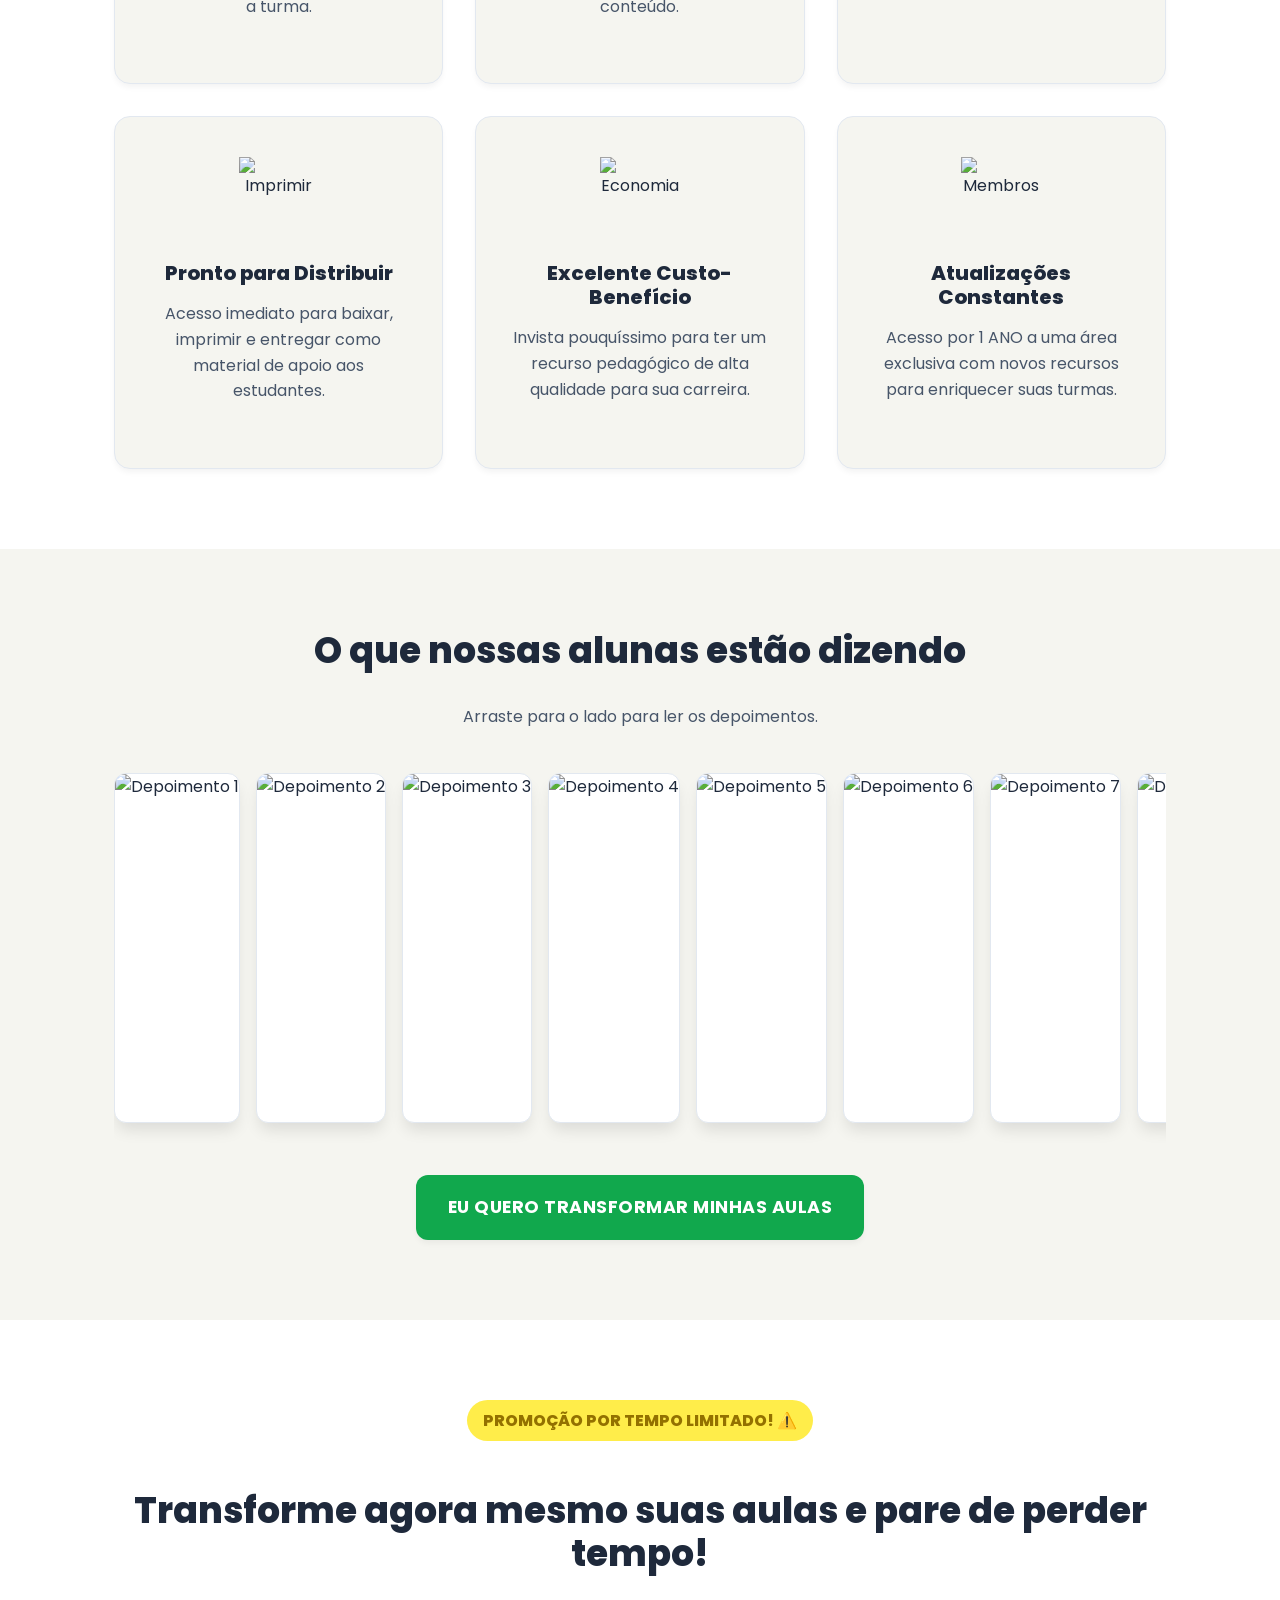
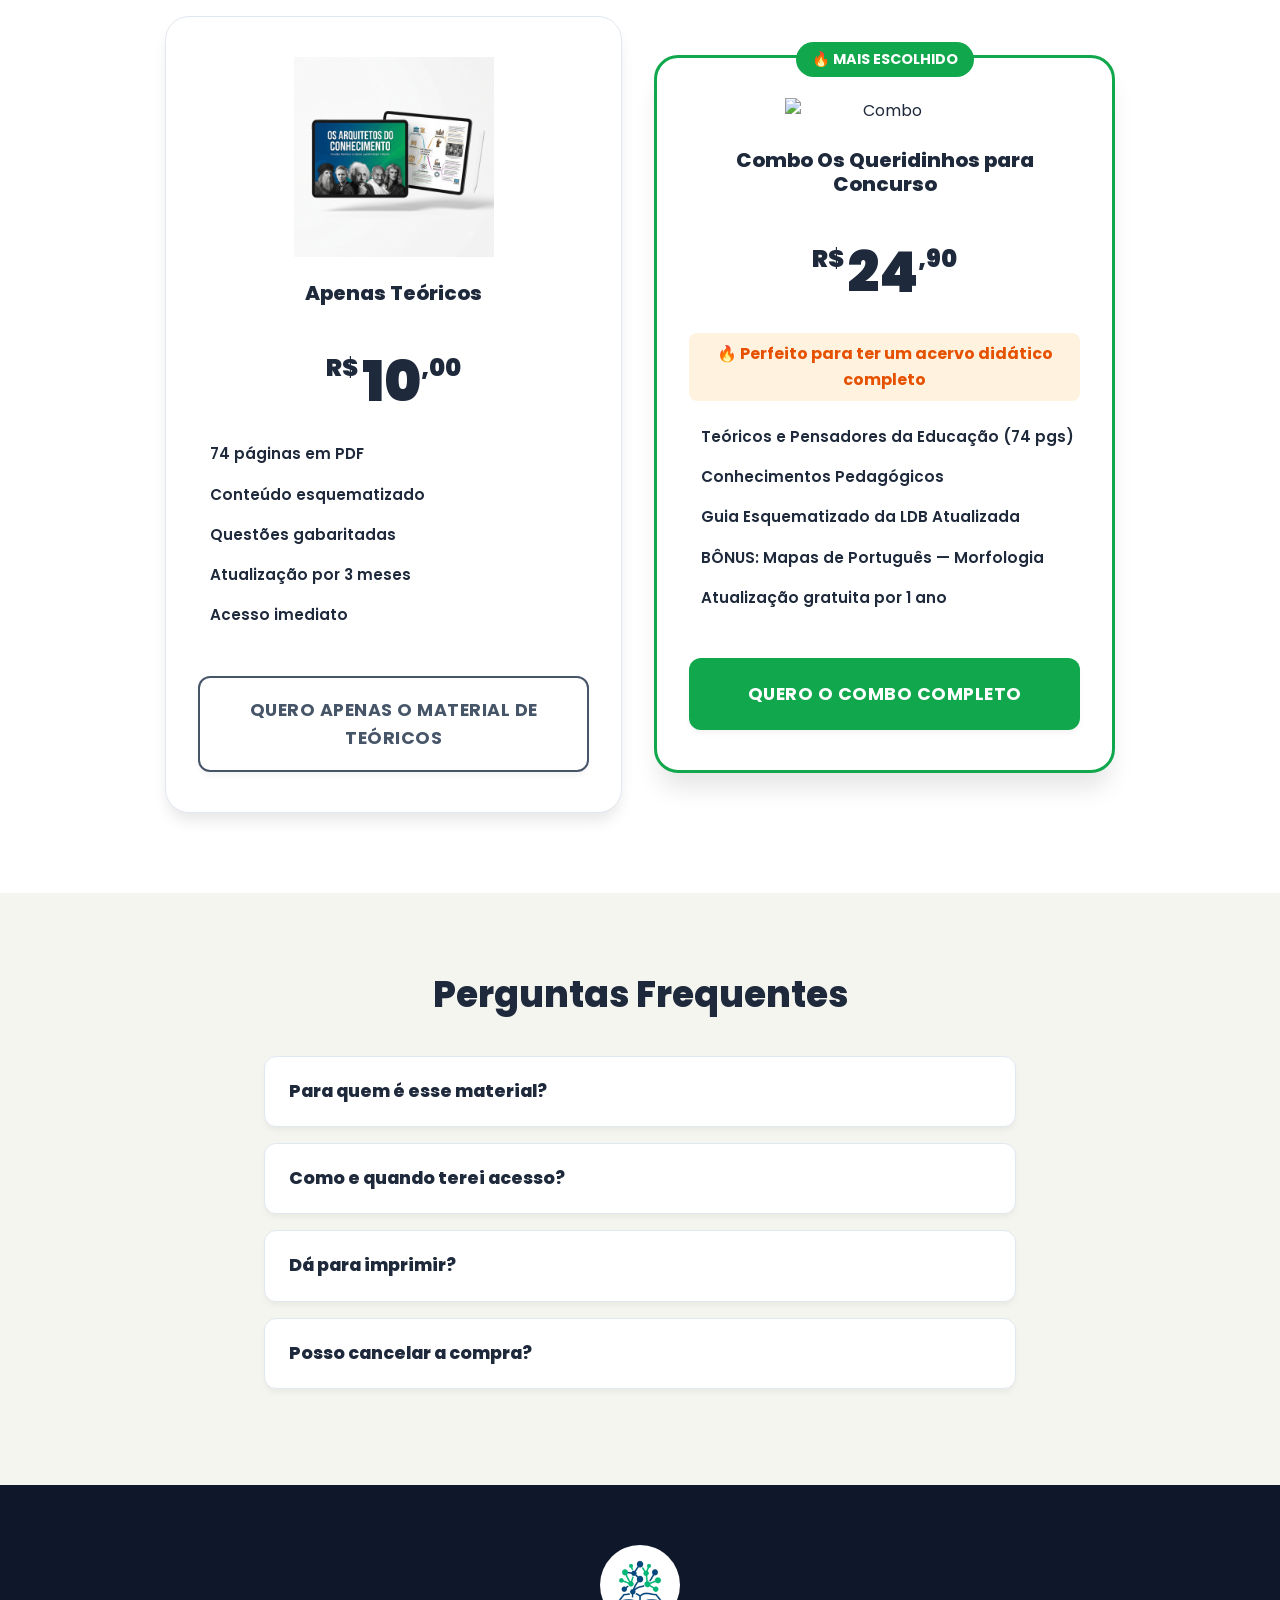
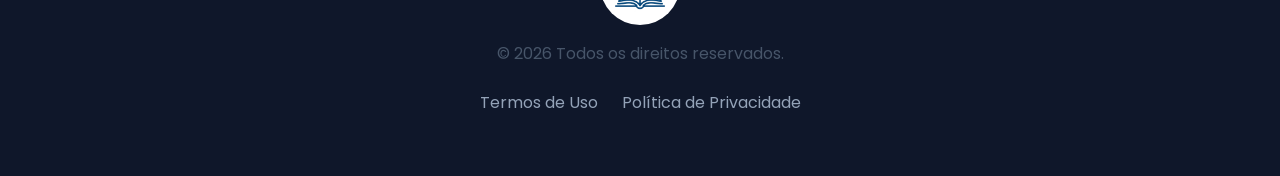
==== commit 17ce6273: "Add files via upload" ====
--- a/index.html
+++ b/index.html
@@ -50,7 +50,7 @@
                 </h1>
                 
                 <div class="hero-image animate-up delay-1 margin-top" style="margin-bottom: 24px;">
-                    <img src="https://resumiapedagogia.com.br/teoricosv18/imagens/book.webp" alt="Mockup do Produto" class="floating" style="margin: 0 auto;">
+                    <img src="capa head.png" alt="Mockup do Produto" class="floating" style="margin: 0 auto;">
                 </div>
 
                 <p class="hero-support">Se você gasta horas preparando aulas tentando simplificar teorias complexas, você PRECISA do nosso material. Entregue um conteúdo altamente visual que vai facilitar o trabalho em sala e garantir que os alunos realmente entendam.</p>
@@ -178,7 +178,7 @@
                 
                 <!-- Plano Básico -->
                 <div class="pricing-card animate-up">
-                    <img src="https://resumiapedagogia.com.br/teoricosv18/imagens/book.webp" alt="Teóricos" class="pricing-img">
+                    <img src="capa head.png" alt="Teóricos" class="pricing-img">
                     <h3>Apenas Teóricos</h3>
                     <div class="price">
                         <span class="currency">R$</span>10<span class="cents">,00</span>
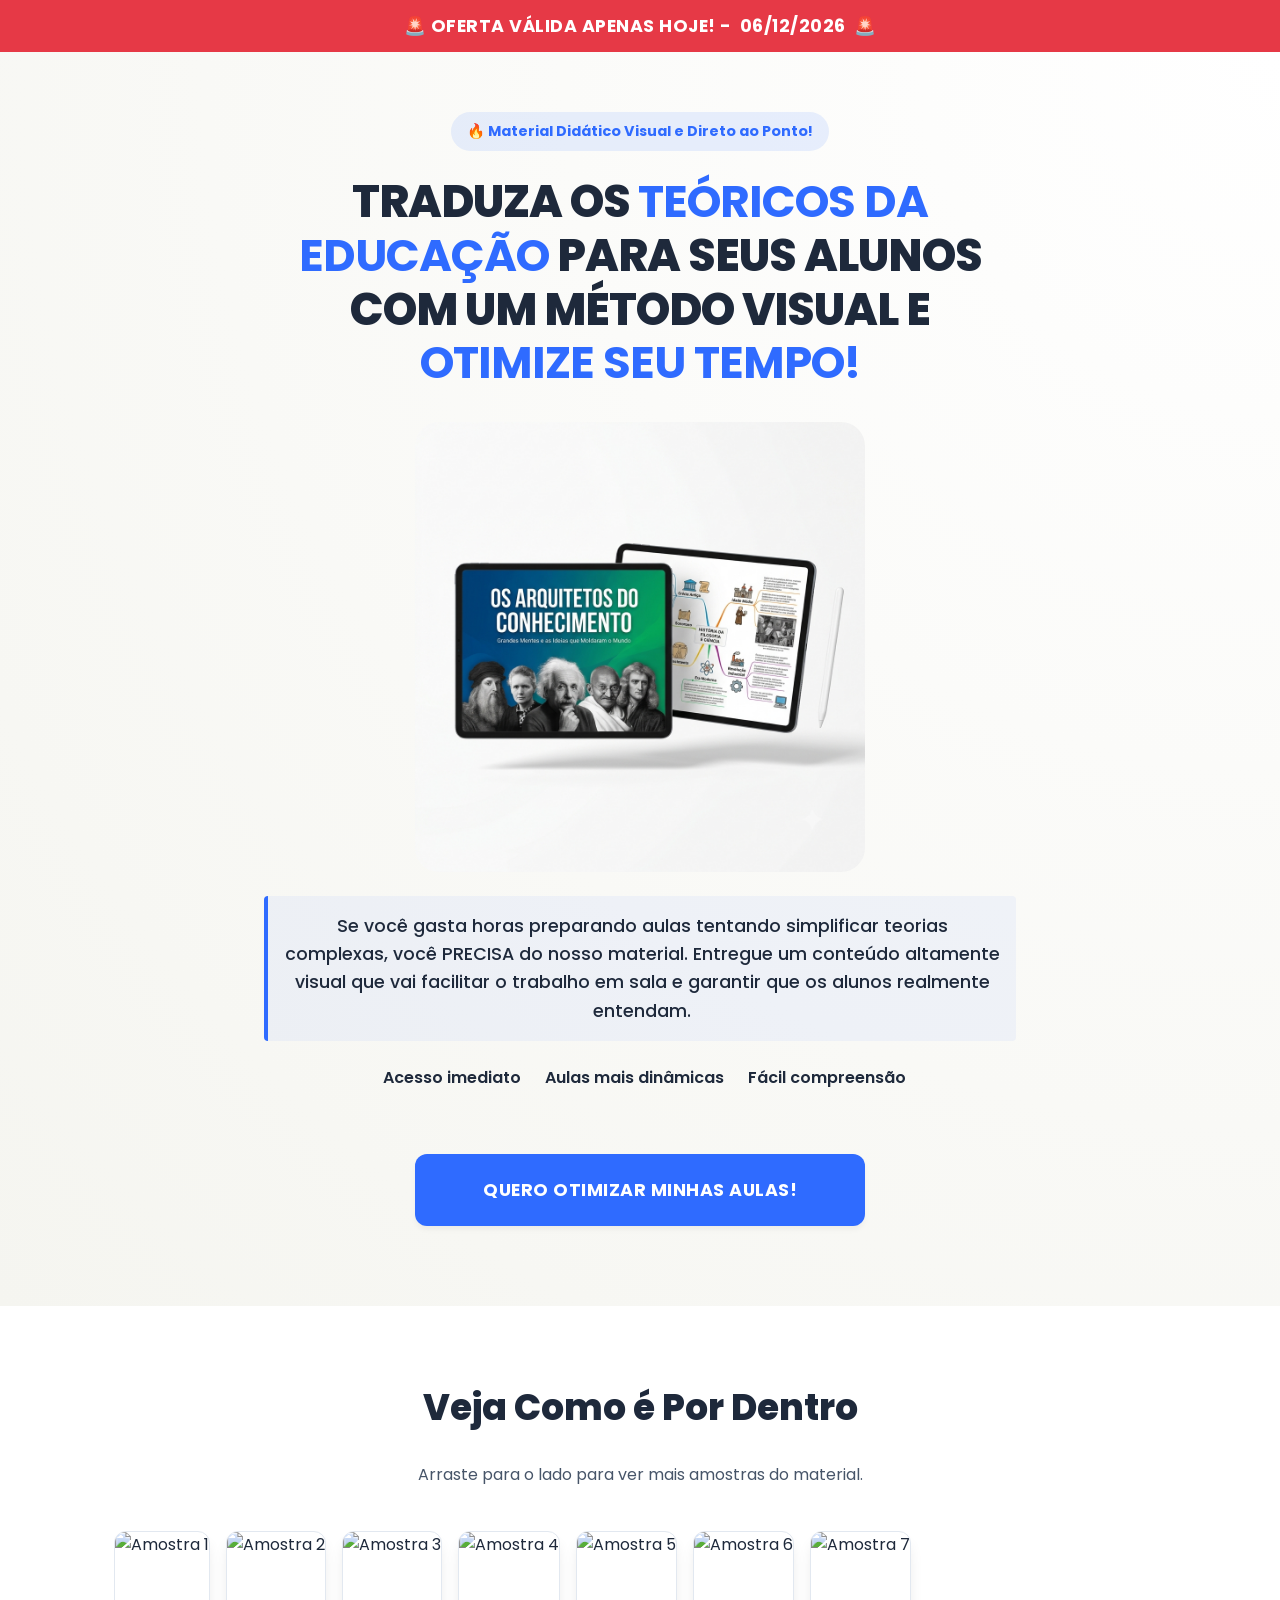
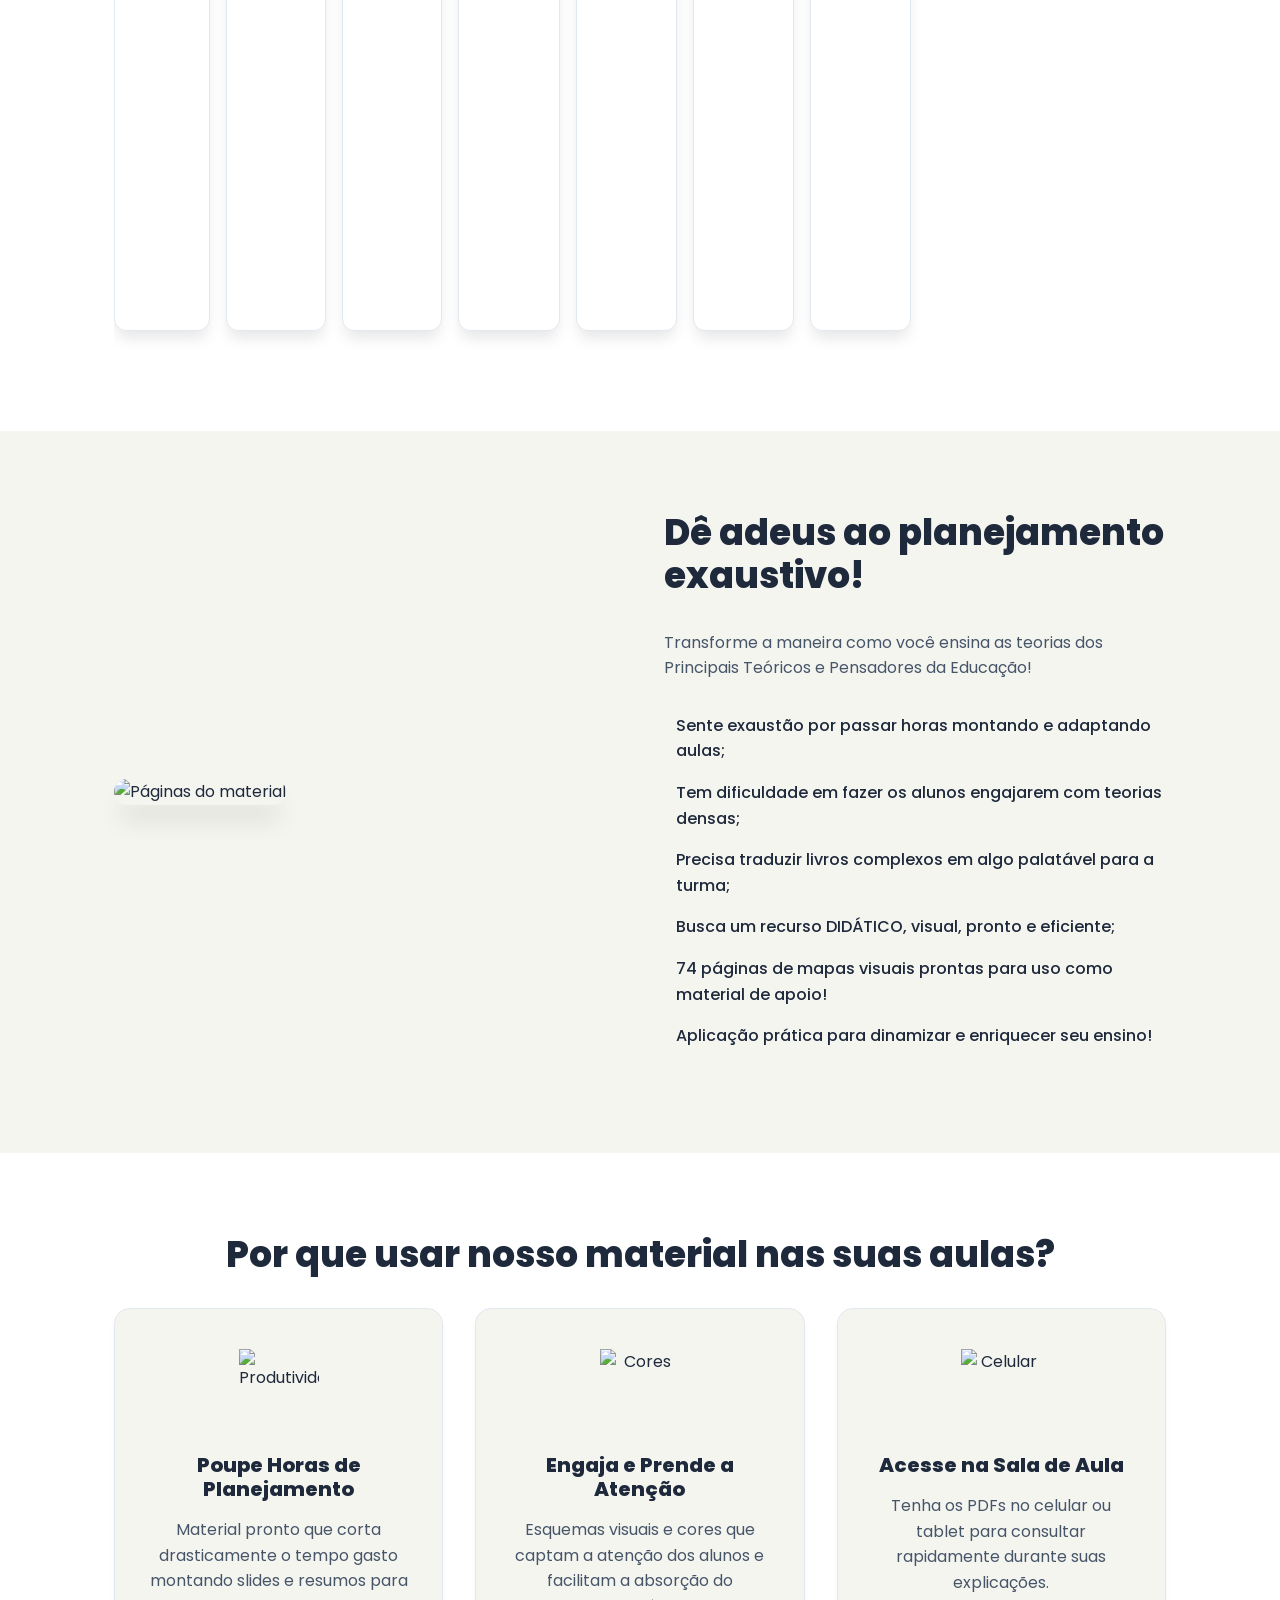
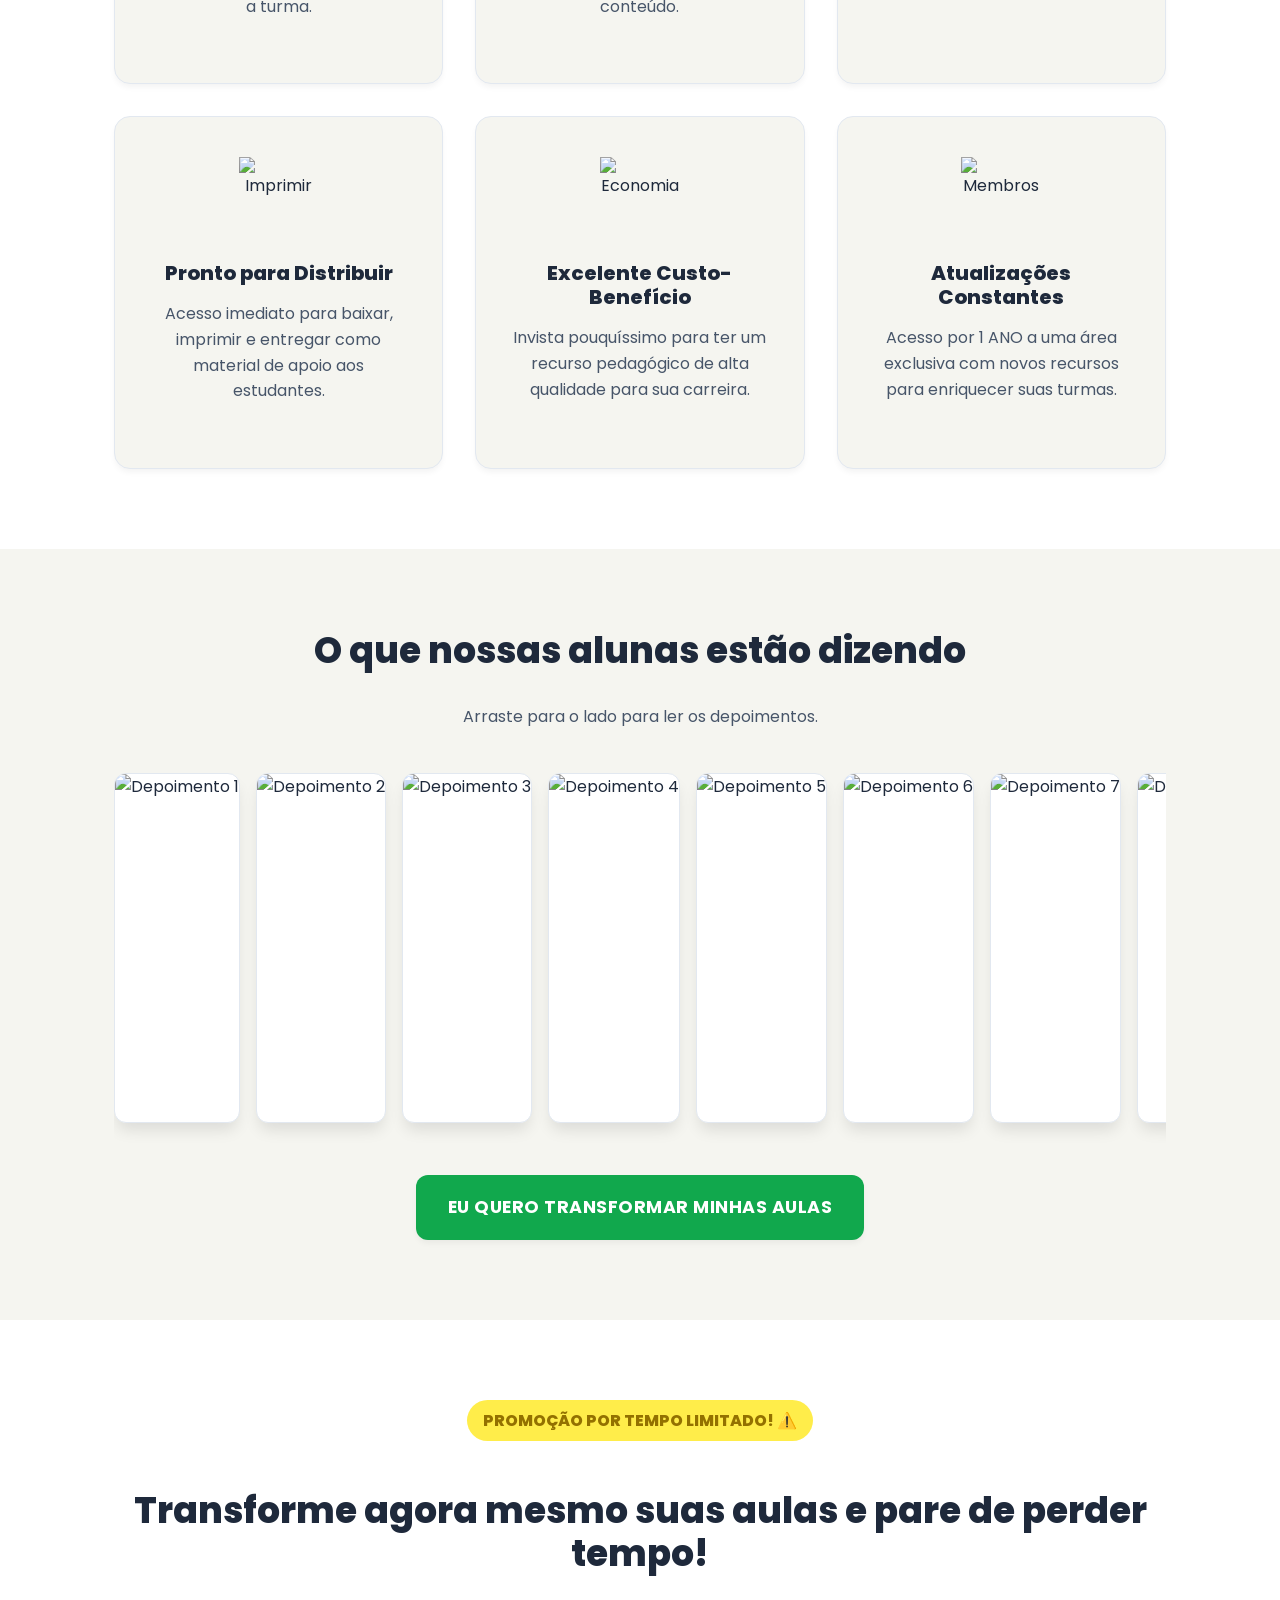
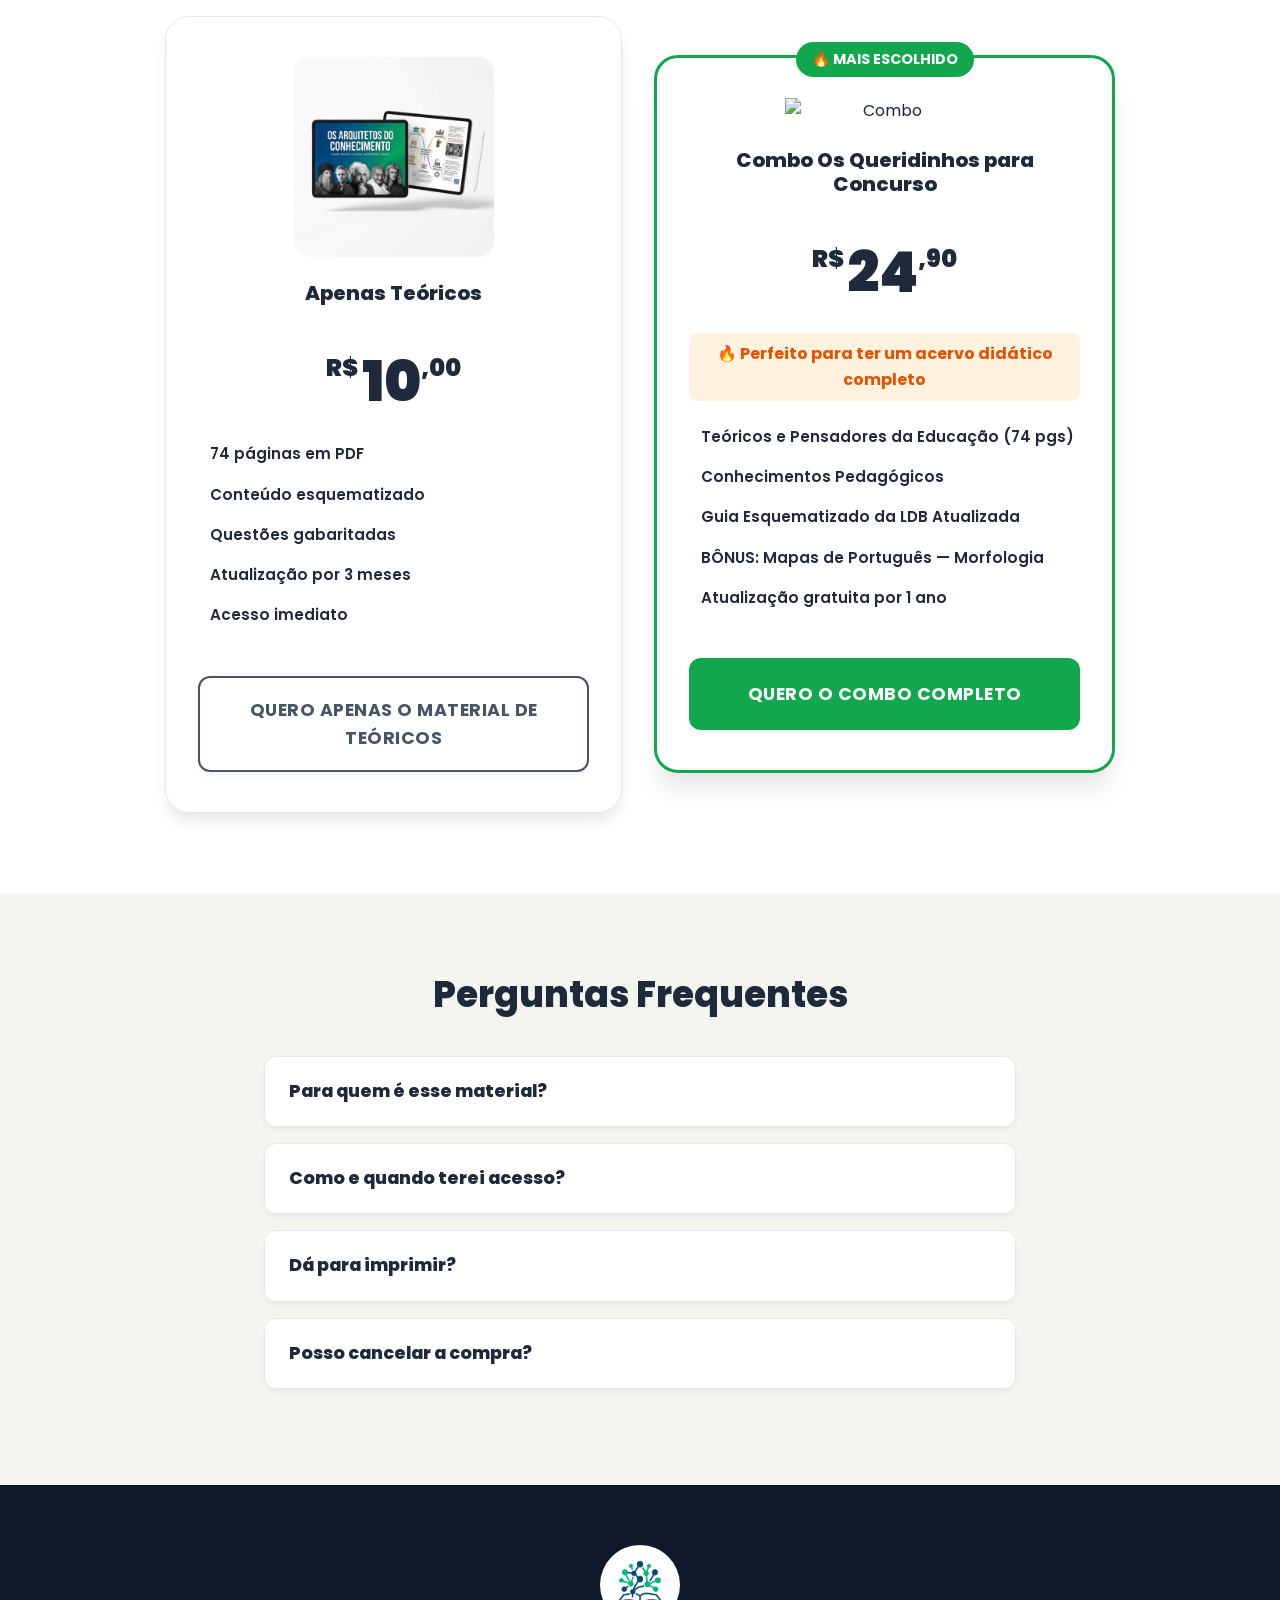
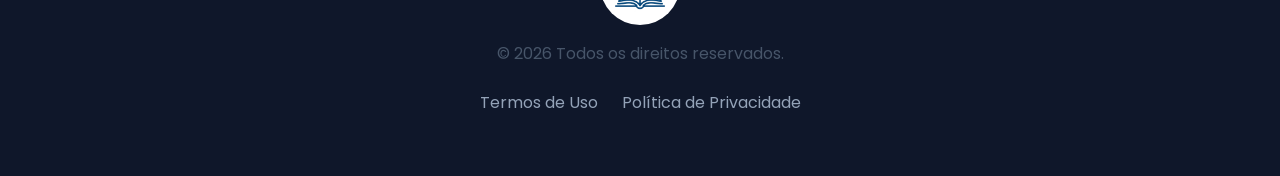
==== commit 69435ad9: "Add files via upload" ====
--- a/index.html
+++ b/index.html
@@ -50,7 +50,7 @@
                 </h1>
                 
                 <div class="hero-image animate-up delay-1 margin-top" style="margin-bottom: 24px;">
-                    <img src="capa head.png" alt="Mockup do Produto" class="floating" style="margin: 0 auto;">
+                    <img src="capa head.png" alt="Mockup do Produto" class="floating" style="margin: 0 auto; mix-blend-mode: multiply; border-radius: 24px;">
                 </div>
 
                 <p class="hero-support">Se você gasta horas preparando aulas tentando simplificar teorias complexas, você PRECISA do nosso material. Entregue um conteúdo altamente visual que vai facilitar o trabalho em sala e garantir que os alunos realmente entendam.</p>
@@ -178,7 +178,7 @@
                 
                 <!-- Plano Básico -->
                 <div class="pricing-card animate-up">
-                    <img src="capa head.png" alt="Teóricos" class="pricing-img">
+                    <img src="capa head.png" alt="Teóricos" class="pricing-img" style="mix-blend-mode: multiply; border-radius: 16px;">
                     <h3>Apenas Teóricos</h3>
                     <div class="price">
                         <span class="currency">R$</span>10<span class="cents">,00</span>
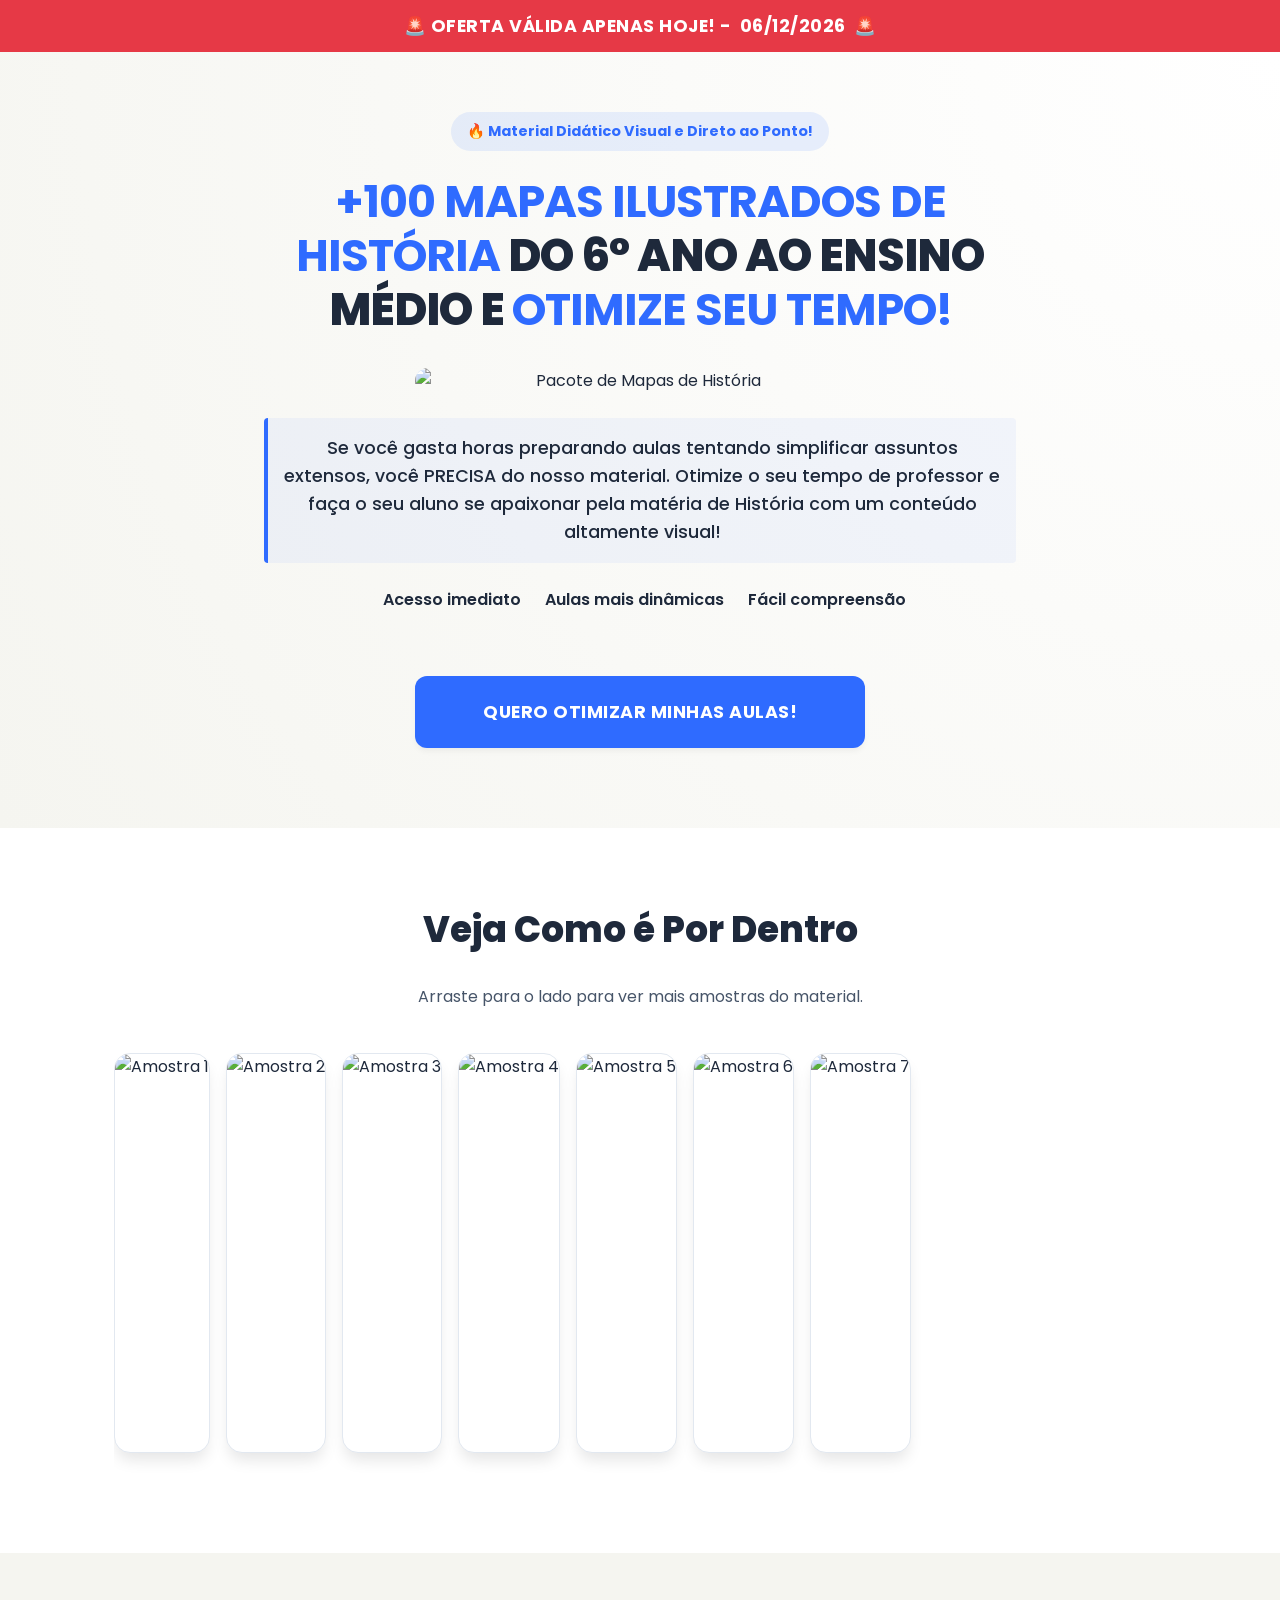
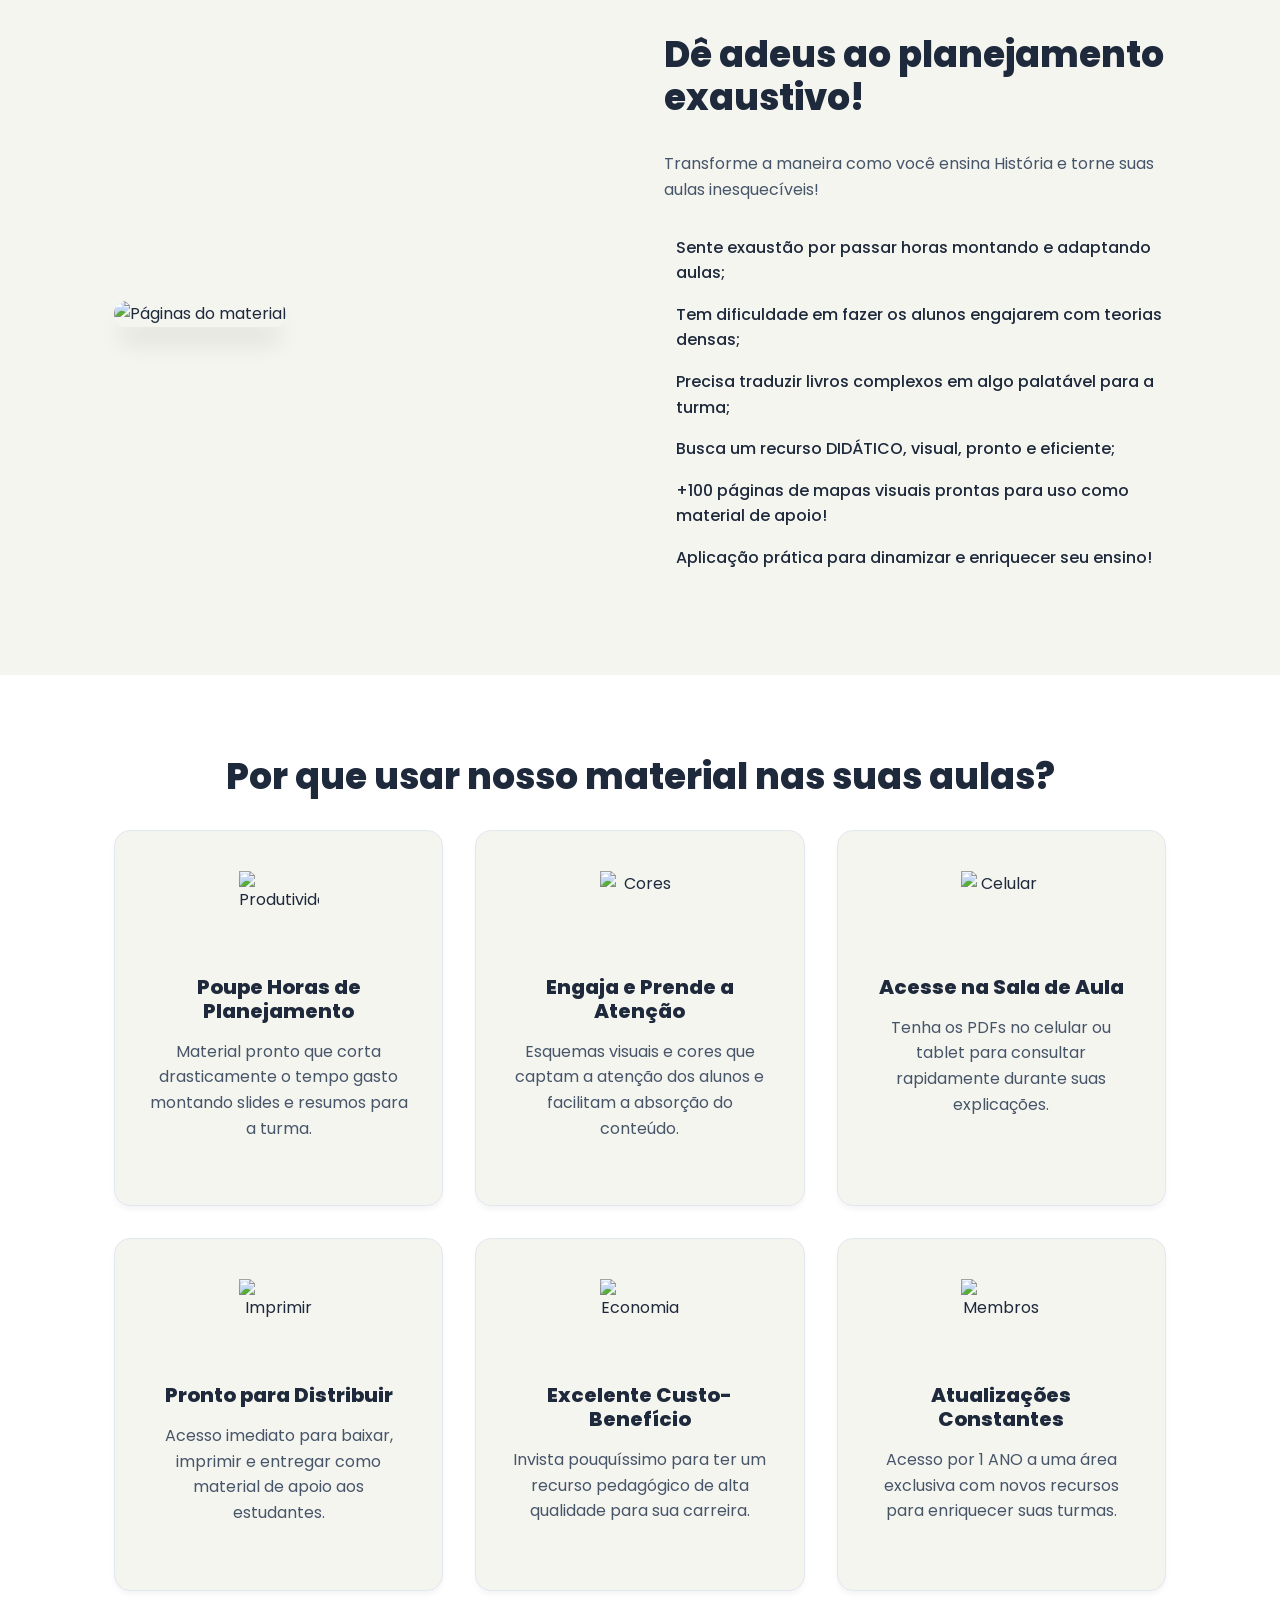
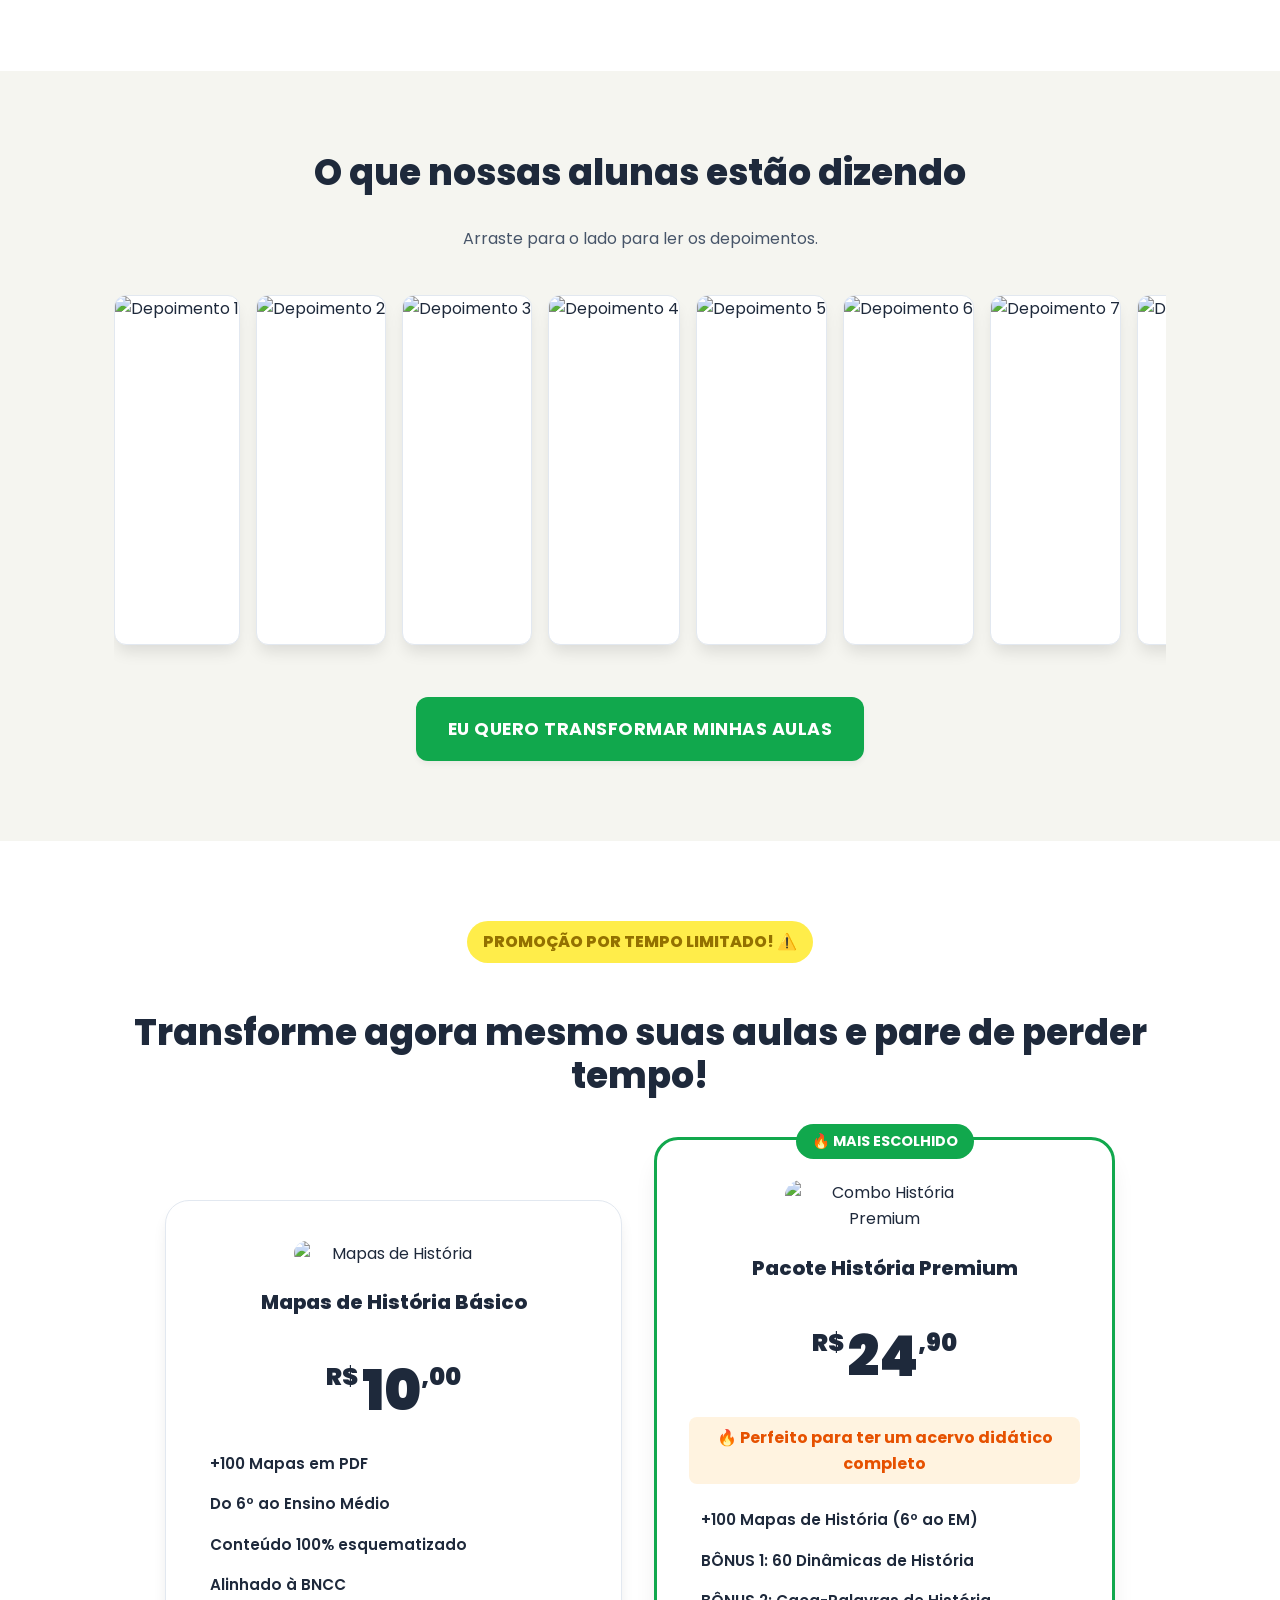
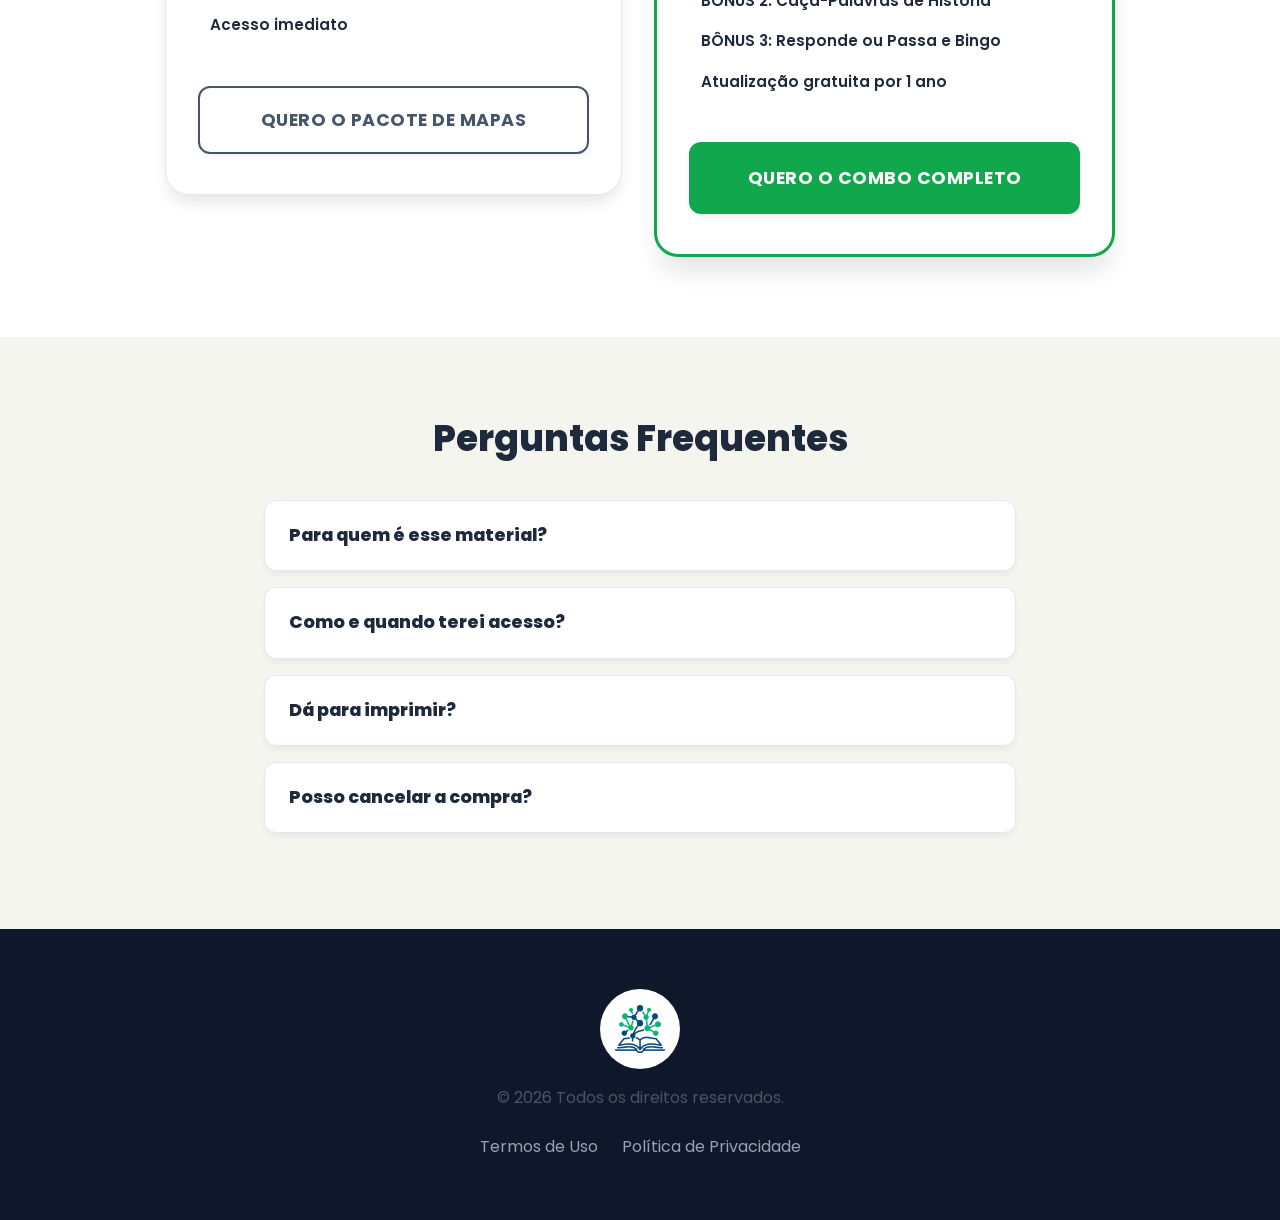
==== commit 3287c68a: "Add files via upload" ====
--- a/index.html
+++ b/index.html
@@ -3,8 +3,8 @@
 <head>
     <meta charset="UTF-8">
     <meta name="viewport" content="width=device-width, initial-scale=1.0">
-    <title>Mapas Mentais - Resumo de Teóricos da Educação</title>
-    <meta name="description" content="Domine os Teóricos e Pensadores da Educação com um método visual e garanta segurança na hora da prova!">
+    <title>+100 Mapas Ilustrados de História | Do 6º Ano ao Ensino Médio</title>
+    <meta name="description" content="Domine o ensino de História com mapas visuais incríveis. Otimize seu tempo e faça o aluno se apaixonar pela matéria!">
     
     <!-- Google Fonts -->
     <link rel="preconnect" href="https://fonts.googleapis.com">
@@ -46,14 +46,14 @@
             <div class="hero-content animate-up">
                 <div class="badge">🔥 Material Didático Visual e Direto ao Ponto!</div>
                 <h1 class="hero-title">
-                    TRADUZA OS <b>TEÓRICOS DA EDUCAÇÃO</b> PARA SEUS ALUNOS COM UM MÉTODO VISUAL E <span class="text-green"><b>OTIMIZE SEU TEMPO!</b></span>
+                    <b>+100 MAPAS ILUSTRADOS DE HISTÓRIA</b> DO 6° ANO AO ENSINO MÉDIO E <span class="text-green"><b>OTIMIZE SEU TEMPO!</b></span>
                 </h1>
                 
                 <div class="hero-image animate-up delay-1 margin-top" style="margin-bottom: 24px;">
-                    <img src="capa head.png" alt="Mockup do Produto" class="floating" style="margin: 0 auto; mix-blend-mode: multiply; border-radius: 24px;">
-                </div>
-
-                <p class="hero-support">Se você gasta horas preparando aulas tentando simplificar teorias complexas, você PRECISA do nosso material. Entregue um conteúdo altamente visual que vai facilitar o trabalho em sala e garantir que os alunos realmente entendam.</p>
+                    <img src="https://mapas-historia.vercel.app/hero-pack.png" alt="Pacote de Mapas de História" class="floating" style="margin: 0 auto; border-radius: 24px;">
+                </div>
+
+                <p class="hero-support">Se você gasta horas preparando aulas tentando simplificar assuntos extensos, você PRECISA do nosso material. Otimize o seu tempo de professor e faça o seu aluno se apaixonar pela matéria de História com um conteúdo altamente visual!</p>
                 
                 <div class="hero-bullets" style="display: flex; flex-direction: row; justify-content: center; flex-wrap: wrap; gap: 16px;">
                     <span><i class="ph-fill ph-check-circle"></i> Acesso imediato</span>
@@ -73,13 +73,13 @@
             <p class="animate-up">Arraste para o lado para ver mais amostras do material.</p>
             
             <div class="horizontal-scroll animate-up delay-1">
-                <img src="https://resumiapedagogia.com.br/teoricosv18/imagens/ebook-1/01.webp" alt="Amostra 1">
-                <img src="https://resumiapedagogia.com.br/teoricosv18/imagens/ebook-1/02.webp" alt="Amostra 2">
-                <img src="https://resumiapedagogia.com.br/teoricosv18/imagens/ebook-1/03.webp" alt="Amostra 3">
-                <img src="https://resumiapedagogia.com.br/teoricosv18/imagens/ebook-1/04.webp" alt="Amostra 4">
-                <img src="https://resumiapedagogia.com.br/teoricosv18/imagens/ebook-1/05.webp" alt="Amostra 5">
-                <img src="https://resumiapedagogia.com.br/teoricosv18/imagens/ebook-1/06.webp" alt="Amostra 6">
-                <img src="https://resumiapedagogia.com.br/teoricosv18/imagens/ebook-1/07.webp" alt="Amostra 7">
+                <img src="https://i.ibb.co/gbsDSj6V/Captura-de-tela-2026-06-12-213009.png" alt="Amostra 1" style="border-radius: 16px;">
+                <img src="https://i.ibb.co/B2GZc0R9/Captura-de-tela-2026-06-12-213416.png" alt="Amostra 2" style="border-radius: 16px;">
+                <img src="https://i.ibb.co/xKHjkcGf/pagina-01-revolucao-francesa.png" alt="Amostra 3" style="border-radius: 16px;">
+                <img src="https://i.ibb.co/Rps4W7cs/Captura-de-tela-2026-06-12-213509.png" alt="Amostra 4" style="border-radius: 16px;">
+                <img src="https://i.ibb.co/gbsDSj6V/Captura-de-tela-2026-06-12-213009.png" alt="Amostra 5" style="border-radius: 16px;">
+                <img src="https://i.ibb.co/B2GZc0R9/Captura-de-tela-2026-06-12-213416.png" alt="Amostra 6" style="border-radius: 16px;">
+                <img src="https://i.ibb.co/xKHjkcGf/pagina-01-revolucao-francesa.png" alt="Amostra 7" style="border-radius: 16px;">
             </div>
         </div>
     </section>
@@ -88,17 +88,17 @@
     <section class="para-quem">
         <div class="container grid-2 align-center">
             <div class="dor-image animate-up">
-                <img src="https://resumiapedagogia.com.br/teoricosv18/imagens/book-2.webp" alt="Páginas do material" class="rounded-image">
+                <img src="https://mapas-historia.vercel.app/hero-pack.png" alt="Páginas do material" class="rounded-image" style="border-radius: 24px;">
             </div>
             <div class="dor-content animate-up delay-1">
                 <h2>Dê adeus ao planejamento exaustivo!</h2>
-                <p class="impact-phrase">Transforme a maneira como você ensina as teorias dos Principais Teóricos e Pensadores da Educação!</p>
+                <p class="impact-phrase">Transforme a maneira como você ensina História e torne suas aulas inesquecíveis!</p>
                 <ul class="check-list margin-top">
                     <li><i class="ph-fill ph-check-circle text-blue"></i> Sente exaustão por passar horas montando e adaptando aulas;</li>
                     <li><i class="ph-fill ph-check-circle text-blue"></i> Tem dificuldade em fazer os alunos engajarem com teorias densas;</li>
                     <li><i class="ph-fill ph-check-circle text-blue"></i> Precisa traduzir livros complexos em algo palatável para a turma;</li>
                     <li><i class="ph-fill ph-check-circle text-blue"></i> Busca um recurso DIDÁTICO, visual, pronto e eficiente;</li>
-                    <li><i class="ph-fill ph-check-circle text-blue"></i> 74 páginas de mapas visuais prontas para uso como material de apoio!</li>
+                    <li><i class="ph-fill ph-check-circle text-blue"></i> +100 páginas de mapas visuais prontas para uso como material de apoio!</li>
                     <li><i class="ph-fill ph-check-circle text-blue"></i> Aplicação prática para dinamizar e enriquecer seu ensino!</li>
                 </ul>
             </div>
@@ -178,26 +178,26 @@
                 
                 <!-- Plano Básico -->
                 <div class="pricing-card animate-up">
-                    <img src="capa head.png" alt="Teóricos" class="pricing-img" style="mix-blend-mode: multiply; border-radius: 16px;">
-                    <h3>Apenas Teóricos</h3>
+                    <img src="https://mapas-historia.vercel.app/hero-pack.png" alt="Mapas de História" class="pricing-img" style="border-radius: 16px;">
+                    <h3>Mapas de História Básico</h3>
                     <div class="price">
                         <span class="currency">R$</span>10<span class="cents">,00</span>
                     </div>
                     <ul class="plan-features">
-                        <li><i class="ph-fill ph-check-circle text-blue"></i> 74 páginas em PDF</li>
-                        <li><i class="ph-fill ph-check-circle text-blue"></i> Conteúdo esquematizado</li>
-                        <li><i class="ph-fill ph-check-circle text-blue"></i> Questões gabaritadas</li>
-                        <li><i class="ph-fill ph-check-circle text-blue"></i> Atualização por 3 meses</li>
+                        <li><i class="ph-fill ph-check-circle text-blue"></i> +100 Mapas em PDF</li>
+                        <li><i class="ph-fill ph-check-circle text-blue"></i> Do 6º ao Ensino Médio</li>
+                        <li><i class="ph-fill ph-check-circle text-blue"></i> Conteúdo 100% esquematizado</li>
+                        <li><i class="ph-fill ph-check-circle text-blue"></i> Alinhado à BNCC</li>
                         <li><i class="ph-fill ph-check-circle text-blue"></i> Acesso imediato</li>
                     </ul>
-                    <a href="#" id="openModalBtn" class="btn btn-outline">QUERO APENAS O MATERIAL DE TEÓRICOS</a>
+                    <a href="#" id="openModalBtn" class="btn btn-outline">QUERO O PACOTE DE MAPAS</a>
                 </div>
 
                 <!-- Combo Queridinhos (Destacado) -->
                 <div class="pricing-card premium animate-up delay-1">
                     <div class="most-popular">🔥 MAIS ESCOLHIDO</div>
-                    <img src="https://resumiapedagogia.com.br/teoricosv18/imagens/combo-queridinhos.webp?v=2" alt="Combo" class="pricing-img">
-                    <h3>Combo Os Queridinhos para Concurso</h3>
+                    <img src="https://mapas-historia.vercel.app/hero-pack.png" alt="Combo História Premium" class="pricing-img" style="border-radius: 16px;">
+                    <h3>Pacote História Premium</h3>
                     
                     <div class="price">
                         <span class="currency">R$</span>24<span class="cents">,90</span>
@@ -206,10 +206,10 @@
                     <p class="combo-fire">🔥 Perfeito para ter um acervo didático completo</p>
 
                     <ul class="plan-features">
-                        <li><i class="ph-fill ph-check-circle text-green"></i> Teóricos e Pensadores da Educação (74 pgs)</li>
-                        <li><i class="ph-fill ph-check-circle text-green"></i> Conhecimentos Pedagógicos</li>
-                        <li><i class="ph-fill ph-check-circle text-green"></i> Guia Esquematizado da LDB Atualizada</li>
-                        <li><i class="ph-fill ph-check-circle text-green"></i> BÔNUS: Mapas de Português — Morfologia</li>
+                        <li><i class="ph-fill ph-check-circle text-green"></i> +100 Mapas de História (6º ao EM)</li>
+                        <li><i class="ph-fill ph-check-circle text-green"></i> BÔNUS 1: 60 Dinâmicas de História</li>
+                        <li><i class="ph-fill ph-check-circle text-green"></i> BÔNUS 2: Caça-Palavras de História</li>
+                        <li><i class="ph-fill ph-check-circle text-green"></i> BÔNUS 3: Responde ou Passa e Bingo</li>
                         <li><i class="ph-fill ph-check-circle text-green"></i> Atualização gratuita por 1 ano</li>
                     </ul>
                     <a href="https://pay.lowify.com.br/checkout?product_id=bsNiay" class="btn btn-green btn-large btn-pulse" target="_blank">QUERO O COMBO COMPLETO</a>
@@ -277,16 +277,16 @@
             
             <div class="modal-grid">
                 <div class="modal-image">
-                    <img src="https://resumiapedagogia.com.br/teoricosv18/imagens/combo-queridinhos.webp?v=2" alt="Combo Completo">
+                    <img src="https://mapas-historia.vercel.app/hero-pack.png" alt="Combo Completo" style="border-radius: 16px;">
                 </div>
                 <div class="modal-info">
                     <p>Você clicou no plano básico, mas HOJE (<strong><span class="current-date">10/07/2026</span></strong>), você tem a chance única de levar <strong>TUDO</strong> que o plano avançado oferece por um valor quase simbólico!</p>
                     
                     <ul class="modal-features">
-                        <li><i class="ph-fill ph-check-circle text-green"></i> Teóricos e Pensadores da Educação (74 pgs)</li>
-                        <li><i class="ph-fill ph-check-circle text-green"></i> Conhecimentos Pedagógicos</li>
-                        <li><i class="ph-fill ph-check-circle text-green"></i> Guia Esquematizado da LDB Atualizada</li>
-                        <li><i class="ph-fill ph-check-circle text-green"></i> BÔNUS: Mapas de Português — Morfologia</li>
+                        <li><i class="ph-fill ph-check-circle text-green"></i> +100 Mapas de História (6º ao EM)</li>
+                        <li><i class="ph-fill ph-check-circle text-green"></i> BÔNUS 1: 60 Dinâmicas de História</li>
+                        <li><i class="ph-fill ph-check-circle text-green"></i> BÔNUS 2: Caça-Palavras de História</li>
+                        <li><i class="ph-fill ph-check-circle text-green"></i> BÔNUS 3: Responde ou Passa e Bingo</li>
                         <li><i class="ph-fill ph-check-circle text-green"></i> Atualização gratuita por 1 ano</li>
                     </ul>
                     
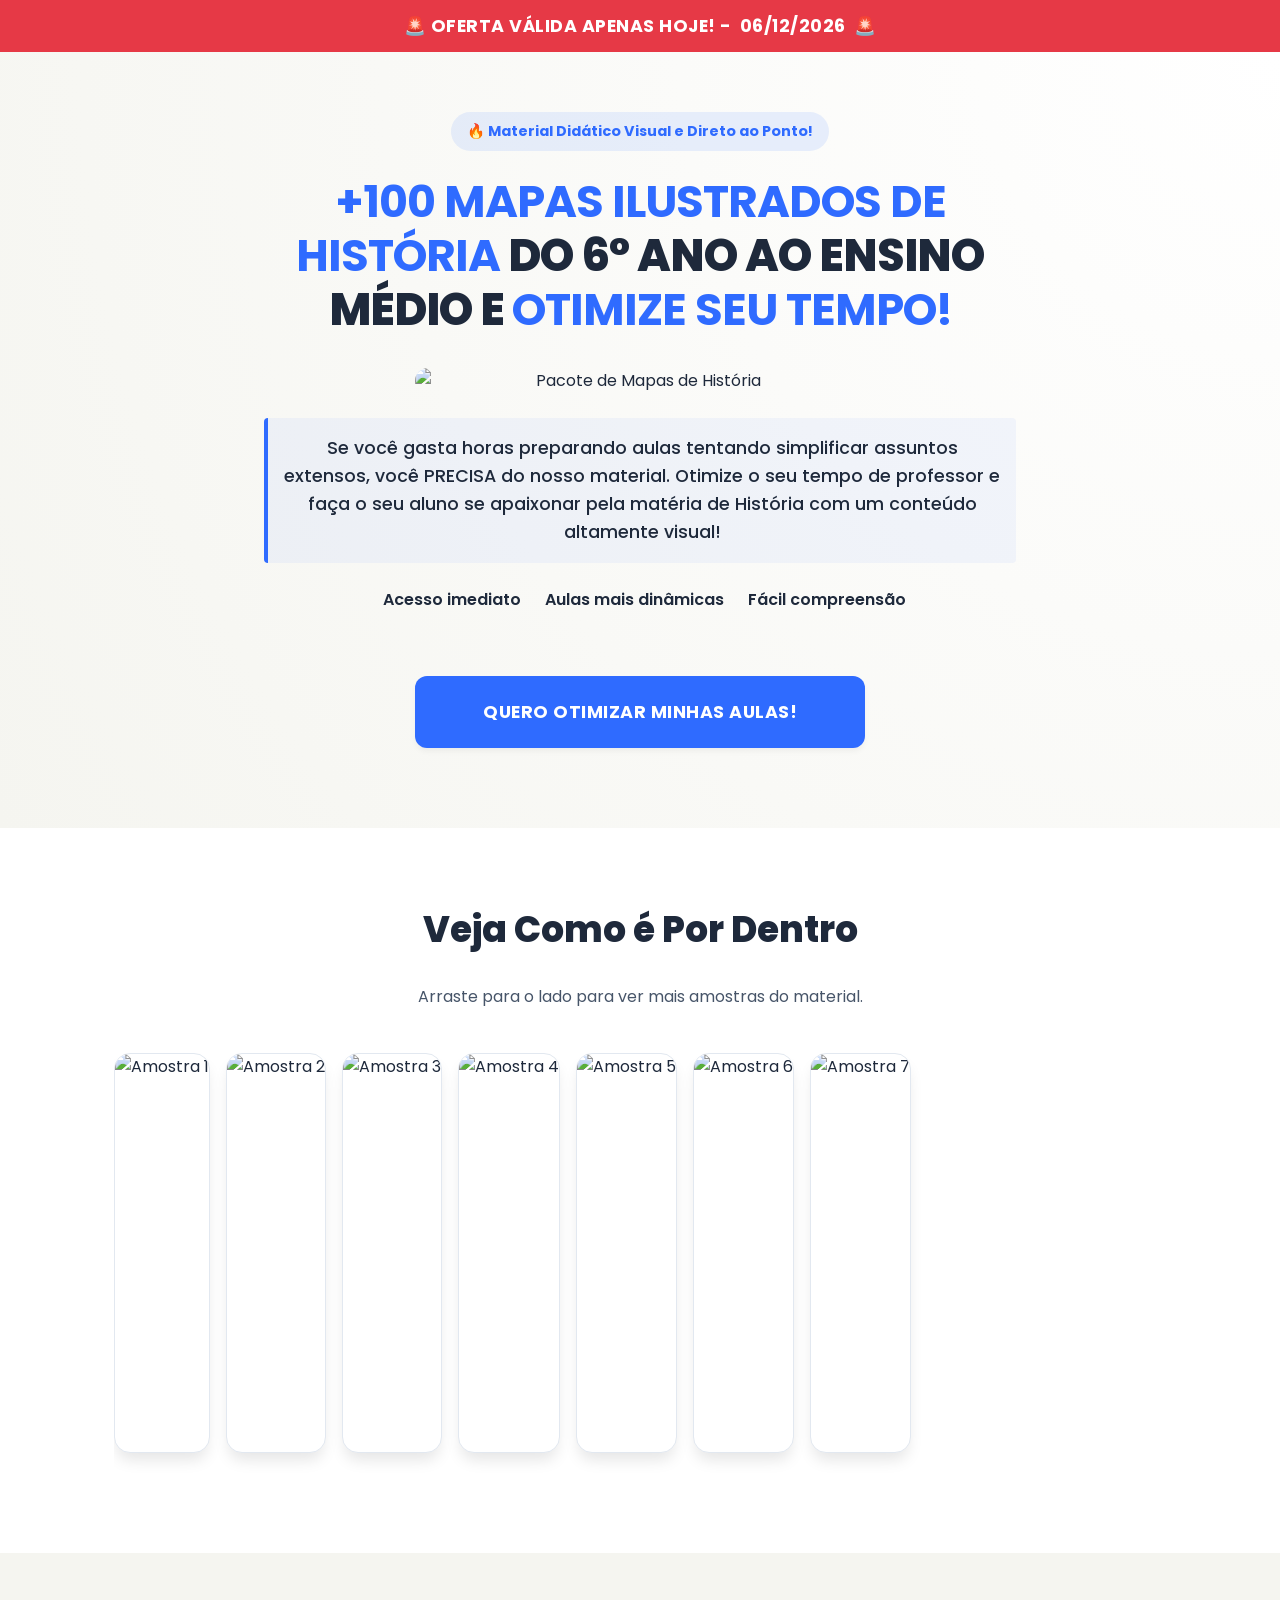
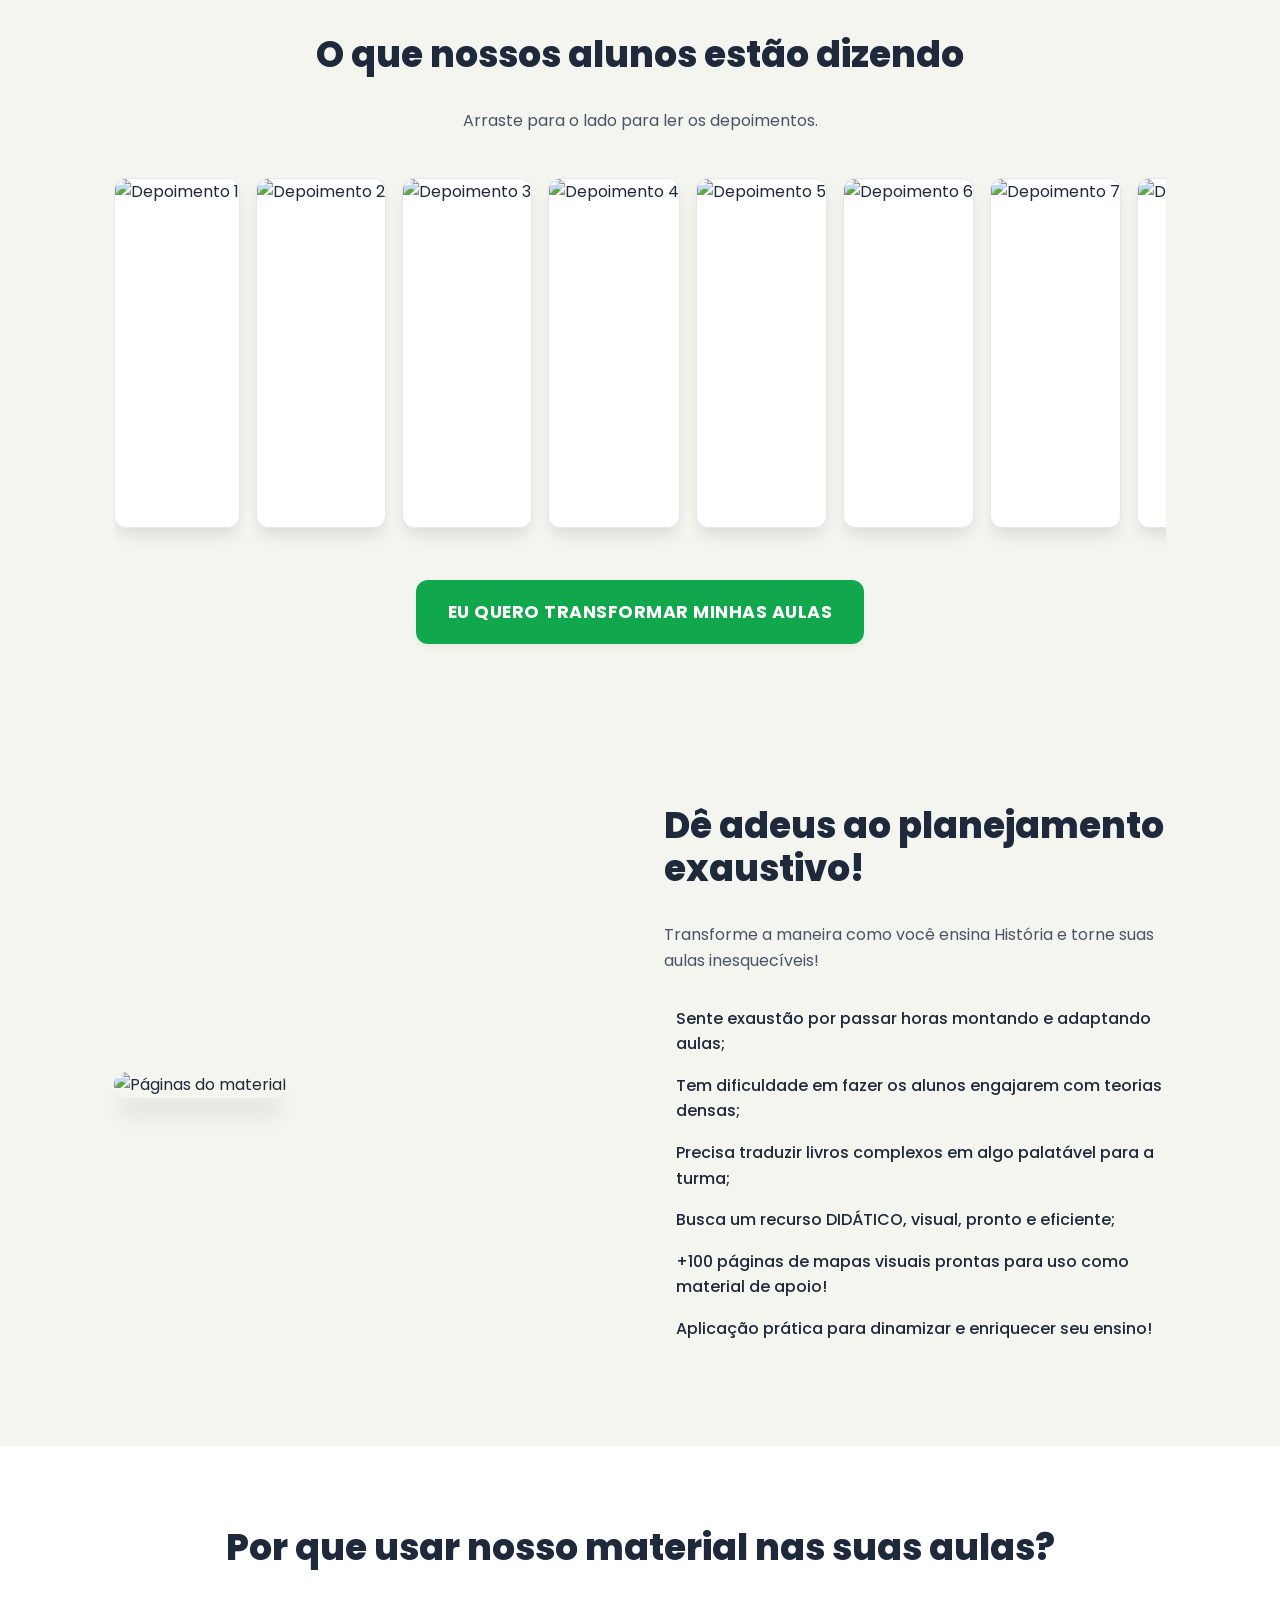
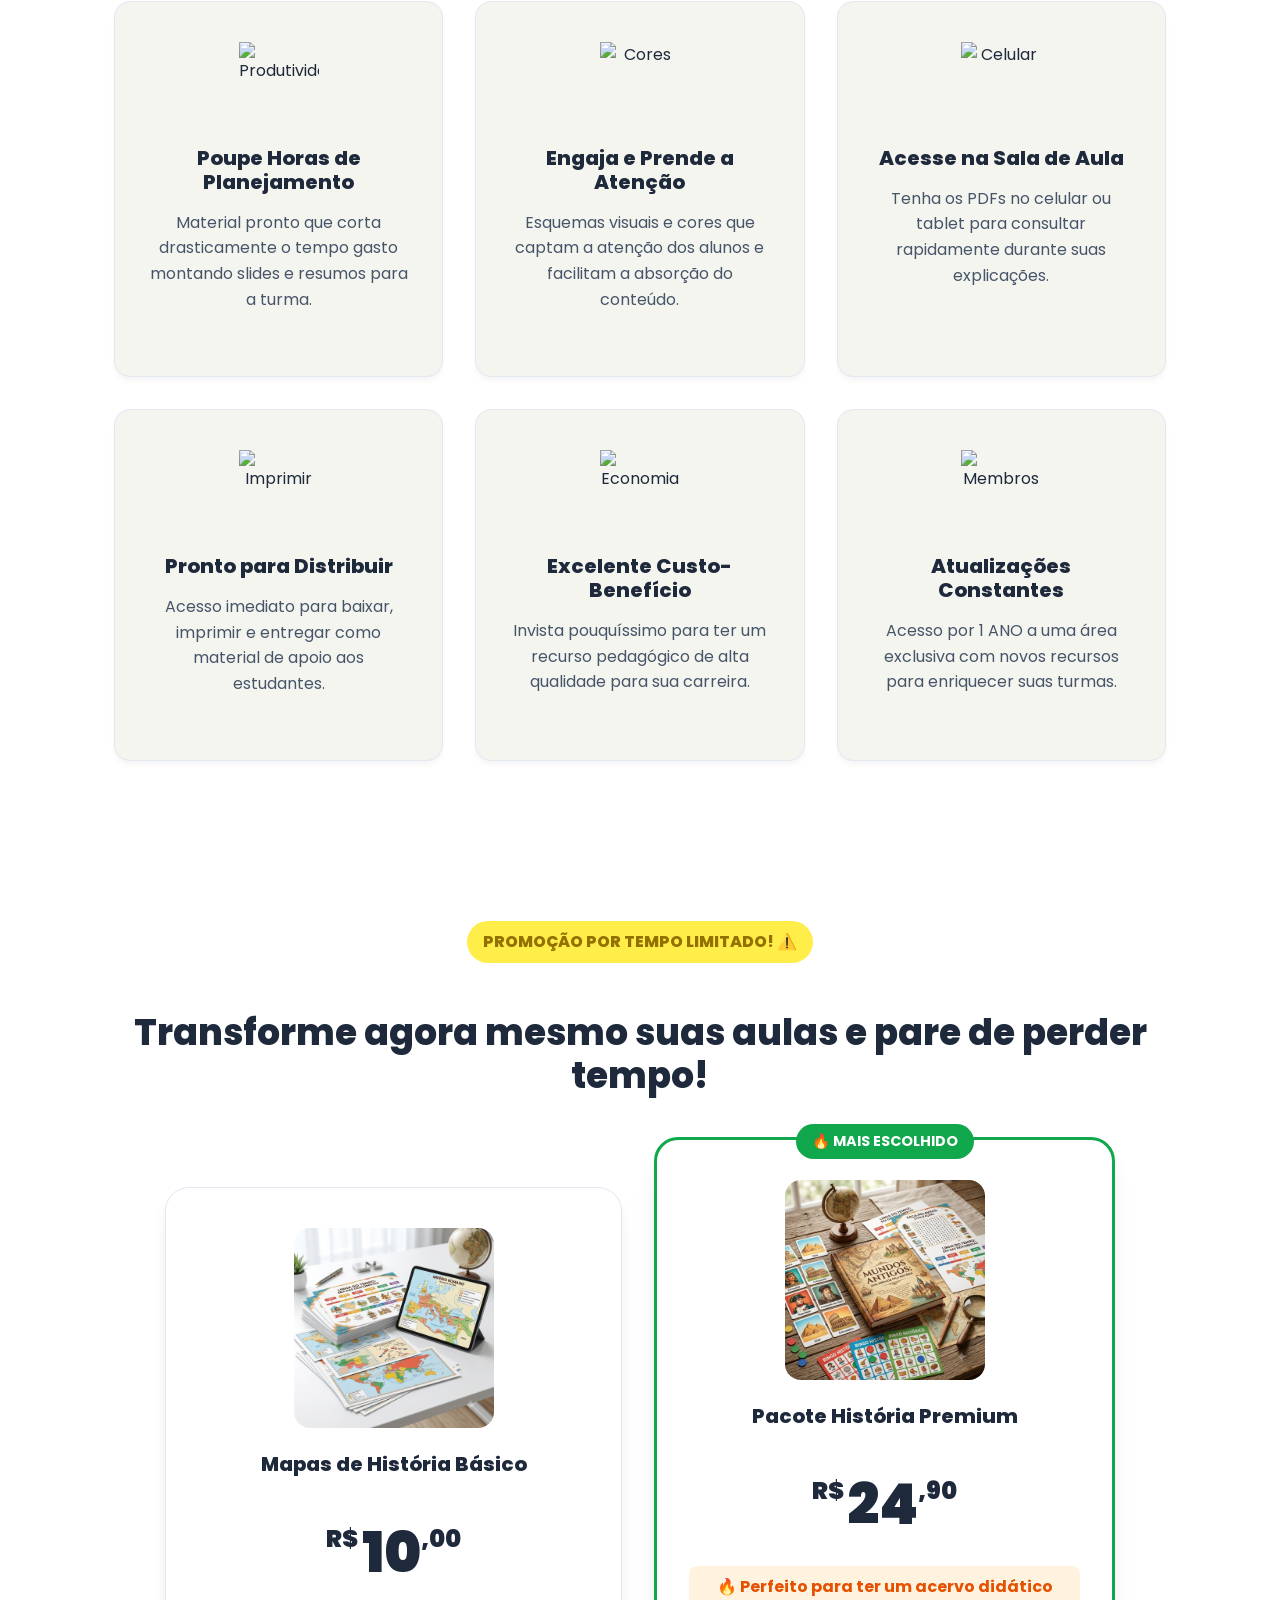
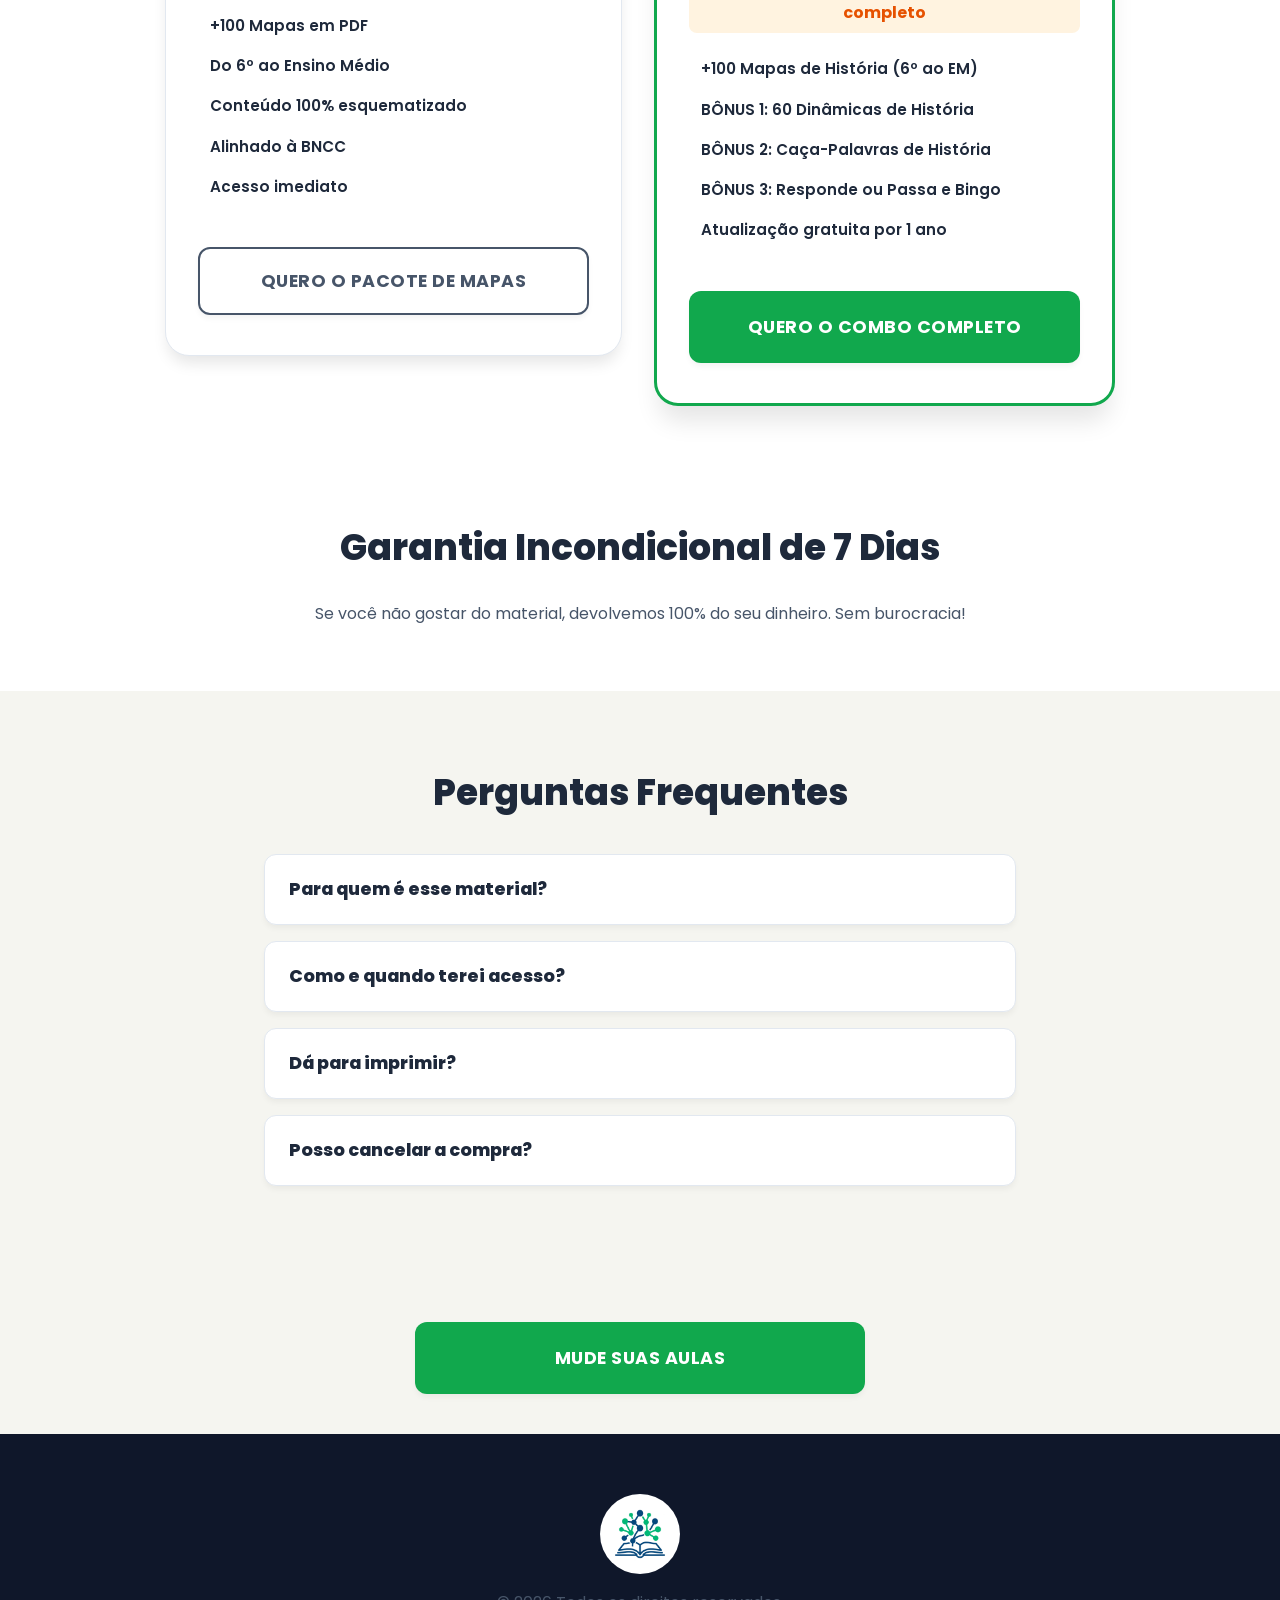
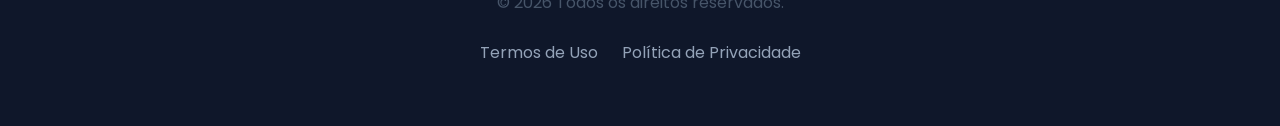
==== commit 629f8a0a: "Add files via upload" ====
--- a/index.html
+++ b/index.html
@@ -1,321 +1,340 @@
-<!DOCTYPE html>
-<html lang="pt-BR">
-<head>
-    <meta charset="UTF-8">
-    <meta name="viewport" content="width=device-width, initial-scale=1.0">
-    <title>+100 Mapas Ilustrados de História | Do 6º Ano ao Ensino Médio</title>
-    <meta name="description" content="Domine o ensino de História com mapas visuais incríveis. Otimize seu tempo e faça o aluno se apaixonar pela matéria!">
-    
-    <!-- Google Fonts -->
-    <link rel="preconnect" href="https://fonts.googleapis.com">
-    <link href="https://fonts.googleapis.com/css2?family=Poppins:wght@400;500;600;700;800;900&display=swap" rel="stylesheet">
-    
-    <!-- Phosphor Icons -->
-    <script src="https://unpkg.com/@phosphor-icons/web"></script>
-    
-    <link rel="stylesheet" href="style.css">
-
-    <!-- UTMify Pixel -->
-    <script>
-      window.pixelId = "6a506a840e3ebcbfb3a6882c";
-      var a = document.createElement("script");
-      a.setAttribute("async", "");
-      a.setAttribute("defer", "");
-      a.setAttribute("src", "https://cdn.utmify.com.br/scripts/pixel/pixel.js");
-      document.head.appendChild(a);
-    </script>
-    
-    <!-- UTMify Scripts -->
-    <script
-      src="https://cdn.utmify.com.br/scripts/utms/latest.js"
-      data-utmify-prevent-xcod-sck
-      data-utmify-prevent-subids
-      async
-      defer
-    ></script>
-</head>
-<body>
-
-    <div class="top-banner" style="background-color: #E63946; color: white; text-align: center; padding: 12px; font-weight: bold; font-size: 1.1rem; width: 100%; display: flex; justify-content: center; align-items: center; gap: 8px;">
-        🚨 OFERTA VÁLIDA APENAS HOJE! - <span class="current-date">10/07/2026</span> 🚨
-    </div>
-
-    <!-- HERO SECTION -->
-    <section class="hero">
-        <div class="container hero-container align-center center-text content-narrow">
-            <div class="hero-content animate-up">
-                <div class="badge">🔥 Material Didático Visual e Direto ao Ponto!</div>
-                <h1 class="hero-title">
-                    <b>+100 MAPAS ILUSTRADOS DE HISTÓRIA</b> DO 6° ANO AO ENSINO MÉDIO E <span class="text-green"><b>OTIMIZE SEU TEMPO!</b></span>
-                </h1>
-                
-                <div class="hero-image animate-up delay-1 margin-top" style="margin-bottom: 24px;">
-                    <img src="https://mapas-historia.vercel.app/hero-pack.png" alt="Pacote de Mapas de História" class="floating" style="margin: 0 auto; border-radius: 24px;">
-                </div>
-
-                <p class="hero-support">Se você gasta horas preparando aulas tentando simplificar assuntos extensos, você PRECISA do nosso material. Otimize o seu tempo de professor e faça o seu aluno se apaixonar pela matéria de História com um conteúdo altamente visual!</p>
-                
-                <div class="hero-bullets" style="display: flex; flex-direction: row; justify-content: center; flex-wrap: wrap; gap: 16px;">
-                    <span><i class="ph-fill ph-check-circle"></i> Acesso imediato</span>
-                    <span><i class="ph-fill ph-check-circle"></i> Aulas mais dinâmicas</span>
-                    <span><i class="ph-fill ph-check-circle"></i> Fácil compreensão</span>
-                </div>
-
-                <a href="#oferta" class="btn btn-large btn-pulse margin-top">QUERO OTIMIZAR MINHAS AULAS!</a>
-            </div>
-        </div>
-    </section>
-
-    <!-- AMOSTRAS -->
-    <section class="amostras bg-light">
-        <div class="container center-text">
-            <h2 class="animate-up">Veja Como é Por Dentro</h2>
-            <p class="animate-up">Arraste para o lado para ver mais amostras do material.</p>
-            
-            <div class="horizontal-scroll animate-up delay-1">
-                <img src="https://i.ibb.co/gbsDSj6V/Captura-de-tela-2026-06-12-213009.png" alt="Amostra 1" style="border-radius: 16px;">
-                <img src="https://i.ibb.co/B2GZc0R9/Captura-de-tela-2026-06-12-213416.png" alt="Amostra 2" style="border-radius: 16px;">
-                <img src="https://i.ibb.co/xKHjkcGf/pagina-01-revolucao-francesa.png" alt="Amostra 3" style="border-radius: 16px;">
-                <img src="https://i.ibb.co/Rps4W7cs/Captura-de-tela-2026-06-12-213509.png" alt="Amostra 4" style="border-radius: 16px;">
-                <img src="https://i.ibb.co/gbsDSj6V/Captura-de-tela-2026-06-12-213009.png" alt="Amostra 5" style="border-radius: 16px;">
-                <img src="https://i.ibb.co/B2GZc0R9/Captura-de-tela-2026-06-12-213416.png" alt="Amostra 6" style="border-radius: 16px;">
-                <img src="https://i.ibb.co/xKHjkcGf/pagina-01-revolucao-francesa.png" alt="Amostra 7" style="border-radius: 16px;">
-            </div>
-        </div>
-    </section>
-
-    <!-- PARA QUEM É -->
-    <section class="para-quem">
-        <div class="container grid-2 align-center">
-            <div class="dor-image animate-up">
-                <img src="https://mapas-historia.vercel.app/hero-pack.png" alt="Páginas do material" class="rounded-image" style="border-radius: 24px;">
-            </div>
-            <div class="dor-content animate-up delay-1">
-                <h2>Dê adeus ao planejamento exaustivo!</h2>
-                <p class="impact-phrase">Transforme a maneira como você ensina História e torne suas aulas inesquecíveis!</p>
-                <ul class="check-list margin-top">
-                    <li><i class="ph-fill ph-check-circle text-blue"></i> Sente exaustão por passar horas montando e adaptando aulas;</li>
-                    <li><i class="ph-fill ph-check-circle text-blue"></i> Tem dificuldade em fazer os alunos engajarem com teorias densas;</li>
-                    <li><i class="ph-fill ph-check-circle text-blue"></i> Precisa traduzir livros complexos em algo palatável para a turma;</li>
-                    <li><i class="ph-fill ph-check-circle text-blue"></i> Busca um recurso DIDÁTICO, visual, pronto e eficiente;</li>
-                    <li><i class="ph-fill ph-check-circle text-blue"></i> +100 páginas de mapas visuais prontas para uso como material de apoio!</li>
-                    <li><i class="ph-fill ph-check-circle text-blue"></i> Aplicação prática para dinamizar e enriquecer seu ensino!</li>
-                </ul>
-            </div>
-        </div>
-    </section>
-
-    <!-- BENEFÍCIOS -->
-    <section class="beneficios bg-light">
-        <div class="container">
-            <h2 class="center-text animate-up">Por que usar nosso material nas suas aulas?</h2>
-            <div class="grid-3 cards-container margin-top">
-                <div class="card animate-up">
-                    <img src="https://resumiapedagogia.com.br/teoricosv18/imagens/icone/01.webp" alt="Produtividade" class="card-icon-img">
-                    <h3>Poupe Horas de Planejamento</h3>
-                    <p>Material pronto que corta drasticamente o tempo gasto montando slides e resumos para a turma.</p>
-                </div>
-                <div class="card animate-up delay-1">
-                    <img src="https://resumiapedagogia.com.br/teoricosv18/imagens/icone/02.webp" alt="Cores" class="card-icon-img">
-                    <h3>Engaja e Prende a Atenção</h3>
-                    <p>Esquemas visuais e cores que captam a atenção dos alunos e facilitam a absorção do conteúdo.</p>
-                </div>
-                <div class="card animate-up delay-2">
-                    <img src="https://resumiapedagogia.com.br/teoricosv18/imagens/icone/03.webp" alt="Celular" class="card-icon-img">
-                    <h3>Acesse na Sala de Aula</h3>
-                    <p>Tenha os PDFs no celular ou tablet para consultar rapidamente durante suas explicações.</p>
-                </div>
-                <div class="card animate-up">
-                    <img src="https://resumiapedagogia.com.br/teoricosv18/imagens/icone/04.webp" alt="Imprimir" class="card-icon-img">
-                    <h3>Pronto para Distribuir</h3>
-                    <p>Acesso imediato para baixar, imprimir e entregar como material de apoio aos estudantes.</p>
-                </div>
-                <div class="card animate-up delay-1">
-                    <img src="https://resumiapedagogia.com.br/teoricosv18/imagens/icone/05.webp" alt="Economia" class="card-icon-img">
-                    <h3>Excelente Custo-Benefício</h3>
-                    <p>Invista pouquíssimo para ter um recurso pedagógico de alta qualidade para sua carreira.</p>
-                </div>
-                <div class="card animate-up delay-2">
-                    <img src="https://resumiapedagogia.com.br/teoricosv18/imagens/icone/06.webp" alt="Membros" class="card-icon-img">
-                    <h3>Atualizações Constantes</h3>
-                    <p>Acesso por 1 ANO a uma área exclusiva com novos recursos para enriquecer suas turmas.</p>
-                </div>
-            </div>
-        </div>
-    </section>
-
-    <!-- DEPOIMENTOS / PROVA SOCIAL -->
-    <section class="depoimentos">
-        <div class="container center-text">
-            <h2 class="animate-up">O que nossas alunas estão dizendo</h2>
-            <p class="animate-up">Arraste para o lado para ler os depoimentos.</p>
-            
-            <div class="horizontal-scroll depoimentos-scroll animate-up delay-1">
-                <!-- Usando imagens reais do site -->
-                <img src="https://resumiapedagogia.com.br/teoricosv18/imagens/depo/01.webp" alt="Depoimento 1">
-                <img src="https://resumiapedagogia.com.br/teoricosv18/imagens/depo/02.webp" alt="Depoimento 2">
-                <img src="https://resumiapedagogia.com.br/teoricosv18/imagens/depo/03.webp" alt="Depoimento 3">
-                <img src="https://resumiapedagogia.com.br/teoricosv18/imagens/depo/04.webp" alt="Depoimento 4">
-                <img src="https://resumiapedagogia.com.br/teoricosv18/imagens/depo/05.webp" alt="Depoimento 5">
-                <img src="https://resumiapedagogia.com.br/teoricosv18/imagens/depo/06.webp" alt="Depoimento 6">
-                <img src="https://resumiapedagogia.com.br/teoricosv18/imagens/depo/07.webp" alt="Depoimento 7">
-                <img src="https://resumiapedagogia.com.br/teoricosv18/imagens/depo/08.webp" alt="Depoimento 8">
-                <img src="https://resumiapedagogia.com.br/teoricosv18/imagens/depo/09.webp" alt="Depoimento 9">
-                <img src="https://resumiapedagogia.com.br/teoricosv18/imagens/depo/10.webp" alt="Depoimento 10">
-            </div>
-            
-            <a href="#oferta" class="btn btn-green btn-pulse margin-top animate-up">EU QUERO TRANSFORMAR MINHAS AULAS</a>
-        </div>
-    </section>
-
-    <!-- OFERTA -->
-    <section id="oferta" class="oferta bg-light">
-        <div class="container center-text">
-            <div class="promo-badge animate-up">PROMOÇÃO POR TEMPO LIMITADO! ⚠️</div>
-            <h2 class="animate-up margin-top">Transforme agora mesmo suas aulas e pare de perder tempo!</h2>
-            
-            <div class="pricing-grid">
-                
-                <!-- Plano Básico -->
-                <div class="pricing-card animate-up">
-                    <img src="https://mapas-historia.vercel.app/hero-pack.png" alt="Mapas de História" class="pricing-img" style="border-radius: 16px;">
-                    <h3>Mapas de História Básico</h3>
-                    <div class="price">
-                        <span class="currency">R$</span>10<span class="cents">,00</span>
-                    </div>
-                    <ul class="plan-features">
-                        <li><i class="ph-fill ph-check-circle text-blue"></i> +100 Mapas em PDF</li>
-                        <li><i class="ph-fill ph-check-circle text-blue"></i> Do 6º ao Ensino Médio</li>
-                        <li><i class="ph-fill ph-check-circle text-blue"></i> Conteúdo 100% esquematizado</li>
-                        <li><i class="ph-fill ph-check-circle text-blue"></i> Alinhado à BNCC</li>
-                        <li><i class="ph-fill ph-check-circle text-blue"></i> Acesso imediato</li>
-                    </ul>
-                    <a href="#" id="openModalBtn" class="btn btn-outline">QUERO O PACOTE DE MAPAS</a>
-                </div>
-
-                <!-- Combo Queridinhos (Destacado) -->
-                <div class="pricing-card premium animate-up delay-1">
-                    <div class="most-popular">🔥 MAIS ESCOLHIDO</div>
-                    <img src="https://mapas-historia.vercel.app/hero-pack.png" alt="Combo História Premium" class="pricing-img" style="border-radius: 16px;">
-                    <h3>Pacote História Premium</h3>
-                    
-                    <div class="price">
-                        <span class="currency">R$</span>24<span class="cents">,90</span>
-                    </div>
-                    
-                    <p class="combo-fire">🔥 Perfeito para ter um acervo didático completo</p>
-
-                    <ul class="plan-features">
-                        <li><i class="ph-fill ph-check-circle text-green"></i> +100 Mapas de História (6º ao EM)</li>
-                        <li><i class="ph-fill ph-check-circle text-green"></i> BÔNUS 1: 60 Dinâmicas de História</li>
-                        <li><i class="ph-fill ph-check-circle text-green"></i> BÔNUS 2: Caça-Palavras de História</li>
-                        <li><i class="ph-fill ph-check-circle text-green"></i> BÔNUS 3: Responde ou Passa e Bingo</li>
-                        <li><i class="ph-fill ph-check-circle text-green"></i> Atualização gratuita por 1 ano</li>
-                    </ul>
-                    <a href="https://pay.lowify.com.br/checkout?product_id=bsNiay" class="btn btn-green btn-large btn-pulse" target="_blank">QUERO O COMBO COMPLETO</a>
-                </div>
-
-            </div>
-        </div>
-    </section>
-
-    <!-- FAQ -->
-    <section class="faq">
-        <div class="container center-text content-narrow">
-            <h2 class="animate-up">Perguntas Frequentes</h2>
-            
-            <div class="accordion-container animate-up delay-1">
-                <div class="accordion">
-                    <div class="accordion-header">
-                        <h3>Para quem é esse material?</h3>
-                        <i class="ph ph-caret-down"></i>
-                    </div>
-                    <div class="accordion-content">
-                        <p>Para professores, pedagogos e educadores que desejam inovar em sala de aula, otimizar seu planejamento e engajar seus alunos com recursos visuais e didáticos práticos.</p>
-                    </div>
-                </div>
-
-                <div class="accordion">
-                    <div class="accordion-header">
-                        <h3>Como e quando terei acesso?</h3>
-                        <i class="ph ph-caret-down"></i>
-                    </div>
-                    <div class="accordion-content">
-                        <p>O acesso é enviado por e-mail automaticamente após a confirmação do pagamento. Compras via cartão e PIX têm liberação imediata.</p>
-                    </div>
-                </div>
-
-                <div class="accordion">
-                    <div class="accordion-header">
-                        <h3>Dá para imprimir?</h3>
-                        <i class="ph ph-caret-down"></i>
-                    </div>
-                    <div class="accordion-content">
-                        <p>Sim! Todos os materiais são em formato A4 e prontos para impressão. Indicamos folha peso 90 ou papel fotográfico.</p>
-                    </div>
-                </div>
-
-                <div class="accordion">
-                    <div class="accordion-header">
-                        <h3>Posso cancelar a compra?</h3>
-                        <i class="ph ph-caret-down"></i>
-                    </div>
-                    <div class="accordion-content">
-                        <p>Sim. Você tem até 7 dias após a compra para solicitar o cancelamento e devolução integral do valor.</p>
-                    </div>
-                </div>
-            </div>
-        </div>
-    </section>
-
-    <!-- MODAL OFERTA EXCLUSIVA -->
-    <div id="ofertaModal" class="modal-overlay">
-        <div class="modal-content">
-            <span class="close-modal">&times;</span>
-            <div class="modal-badge">⚠️ ESPERE! NÃO FECHE ESSA PÁGINA</div>
-            <h2>Leve o <span class="text-green">Acervo Completo</span> por apenas + R$ 4,90!</h2>
-            
-            <div class="modal-grid">
-                <div class="modal-image">
-                    <img src="https://mapas-historia.vercel.app/hero-pack.png" alt="Combo Completo" style="border-radius: 16px;">
-                </div>
-                <div class="modal-info">
-                    <p>Você clicou no plano básico, mas HOJE (<strong><span class="current-date">10/07/2026</span></strong>), você tem a chance única de levar <strong>TUDO</strong> que o plano avançado oferece por um valor quase simbólico!</p>
-                    
-                    <ul class="modal-features">
-                        <li><i class="ph-fill ph-check-circle text-green"></i> +100 Mapas de História (6º ao EM)</li>
-                        <li><i class="ph-fill ph-check-circle text-green"></i> BÔNUS 1: 60 Dinâmicas de História</li>
-                        <li><i class="ph-fill ph-check-circle text-green"></i> BÔNUS 2: Caça-Palavras de História</li>
-                        <li><i class="ph-fill ph-check-circle text-green"></i> BÔNUS 3: Responde ou Passa e Bingo</li>
-                        <li><i class="ph-fill ph-check-circle text-green"></i> Atualização gratuita por 1 ano</li>
-                    </ul>
-                    
-                    <div class="modal-price">
-                        De R$ 24,90 por apenas <br>
-                        <strong>R$ 14,90</strong>
-                    </div>
-                    
-                    <!-- Link Checkout 14,90 -->
-                    <a href="https://pay.lowify.com.br/checkout?product_id=fZuod0" class="btn btn-green btn-large btn-pulse" target="_blank">EU QUERO O ACERVO COMPLETO POR R$ 14,90</a>
-                    <!-- Link Checkout 10,00 -->
-                    <a href="https://pay.lowify.com.br/checkout?product_id=rdvNfq" class="link-recusa" target="_blank">Não, obrigado. Quero apenas o básico por R$ 10.</a>
-                </div>
-            </div>
-        </div>
-    </div>
-
-    <!-- FOOTER -->
-    <footer>
-        <div class="container center-text">
-            <img src="logo.jpg" alt="Logo" class="footer-logo-img">
-            <p>&copy; 2026 Todos os direitos reservados.</p>
-            <div class="footer-links">
-                <a href="#">Termos de Uso</a>
-                <a href="#">Política de Privacidade</a>
-            </div>
-        </div>
-    </footer>
-
-    <script src="script.js"></script>
-</body>
-</html>
+<!DOCTYPE html>
+<html lang="pt-BR">
+<head>
+    <meta charset="UTF-8">
+    <meta name="viewport" content="width=device-width, initial-scale=1.0">
+    <title>+100 Mapas Ilustrados de História | Do 6º Ano ao Ensino Médio</title>
+    <meta name="description" content="Domine o ensino de História com mapas visuais incríveis. Otimize seu tempo e faça o aluno se apaixonar pela matéria!">
+    
+    <!-- Google Fonts -->
+    <link rel="preconnect" href="https://fonts.googleapis.com">
+    <link href="https://fonts.googleapis.com/css2?family=Poppins:wght@400;500;600;700;800;900&display=swap" rel="stylesheet">
+    
+    <!-- Phosphor Icons -->
+    <script src="https://unpkg.com/@phosphor-icons/web"></script>
+    
+    <link rel="stylesheet" href="style.css">
+
+    <!-- UTMify Pixel -->
+    <script>
+      window.pixelId = "6a506a840e3ebcbfb3a6882c";
+      var a = document.createElement("script");
+      a.setAttribute("async", "");
+      a.setAttribute("defer", "");
+      a.setAttribute("src", "https://cdn.utmify.com.br/scripts/pixel/pixel.js");
+      document.head.appendChild(a);
+    </script>
+    
+    <!-- UTMify Scripts -->
+    <script
+      src="https://cdn.utmify.com.br/scripts/utms/latest.js"
+      data-utmify-prevent-xcod-sck
+      data-utmify-prevent-subids
+      async
+      defer
+    ></script>
+</head>
+<body>
+
+    <div class="top-banner" style="background-color: #E63946; color: white; text-align: center; padding: 12px; font-weight: bold; font-size: 1.1rem; width: 100%; display: flex; justify-content: center; align-items: center; gap: 8px;">
+        🚨 OFERTA VÁLIDA APENAS HOJE! - <span class="current-date">10/07/2026</span> 🚨
+    </div>
+
+    <!-- HERO SECTION -->
+    <section class="hero">
+        <div class="container hero-container align-center center-text content-narrow">
+            <div class="hero-content animate-up">
+                <div class="badge">🔥 Material Didático Visual e Direto ao Ponto!</div>
+                <h1 class="hero-title">
+                    <b>+100 MAPAS ILUSTRADOS DE HISTÓRIA</b> DO 6° ANO AO ENSINO MÉDIO E <span class="text-green"><b>OTIMIZE SEU TEMPO!</b></span>
+                </h1>
+                
+                <div class="hero-image animate-up delay-1 margin-top" style="margin-bottom: 24px;">
+                    <img src="https://mapas-historia.vercel.app/hero-pack.png" alt="Pacote de Mapas de História" class="floating" style="margin: 0 auto; border-radius: 24px;">
+                </div>
+
+                <p class="hero-support">Se você gasta horas preparando aulas tentando simplificar assuntos extensos, você PRECISA do nosso material. Otimize o seu tempo de professor e faça o seu aluno se apaixonar pela matéria de História com um conteúdo altamente visual!</p>
+                
+                <div class="hero-bullets" style="display: flex; flex-direction: row; justify-content: center; flex-wrap: wrap; gap: 16px;">
+                    <span><i class="ph-fill ph-check-circle"></i> Acesso imediato</span>
+                    <span><i class="ph-fill ph-check-circle"></i> Aulas mais dinâmicas</span>
+                    <span><i class="ph-fill ph-check-circle"></i> Fácil compreensão</span>
+                </div>
+
+                <a href="#oferta" class="btn btn-large btn-pulse margin-top">QUERO OTIMIZAR MINHAS AULAS!</a>
+            </div>
+        </div>
+    </section>
+
+    <!-- AMOSTRAS -->
+    <section class="amostras bg-light">
+        <div class="container center-text">
+            <h2 class="animate-up">Veja Como é Por Dentro</h2>
+            <p class="animate-up">Arraste para o lado para ver mais amostras do material.</p>
+            
+            <div class="horizontal-scroll animate-up delay-1">
+                <img src="https://i.ibb.co/gbsDSj6V/Captura-de-tela-2026-06-12-213009.png" alt="Amostra 1" style="border-radius: 16px;">
+                <img src="https://i.ibb.co/B2GZc0R9/Captura-de-tela-2026-06-12-213416.png" alt="Amostra 2" style="border-radius: 16px;">
+                <img src="https://i.ibb.co/xKHjkcGf/pagina-01-revolucao-francesa.png" alt="Amostra 3" style="border-radius: 16px;">
+                <img src="https://i.ibb.co/Rps4W7cs/Captura-de-tela-2026-06-12-213509.png" alt="Amostra 4" style="border-radius: 16px;">
+                <img src="https://i.ibb.co/gbsDSj6V/Captura-de-tela-2026-06-12-213009.png" alt="Amostra 5" style="border-radius: 16px;">
+                <img src="https://i.ibb.co/B2GZc0R9/Captura-de-tela-2026-06-12-213416.png" alt="Amostra 6" style="border-radius: 16px;">
+                <img src="https://i.ibb.co/xKHjkcGf/pagina-01-revolucao-francesa.png" alt="Amostra 7" style="border-radius: 16px;">
+            </div>
+        </div>
+    </section>
+
+<!-- DEPOIMENTOS / PROVA SOCIAL -->
+    <section class="depoimentos">
+        <div class="container center-text">
+            <h2 class="animate-up">O que nossos alunos estão dizendo</h2>
+            <p class="animate-up">Arraste para o lado para ler os depoimentos.</p>
+            
+            <div class="horizontal-scroll depoimentos-scroll animate-up delay-1">
+                <!-- Usando imagens reais do site -->
+                <img src="https://resumiapedagogia.com.br/teoricosv18/imagens/depo/01.webp" alt="Depoimento 1">
+                <img src="https://resumiapedagogia.com.br/teoricosv18/imagens/depo/02.webp" alt="Depoimento 2">
+                <img src="https://resumiapedagogia.com.br/teoricosv18/imagens/depo/03.webp" alt="Depoimento 3">
+                <img src="https://resumiapedagogia.com.br/teoricosv18/imagens/depo/04.webp" alt="Depoimento 4">
+                <img src="https://resumiapedagogia.com.br/teoricosv18/imagens/depo/05.webp" alt="Depoimento 5">
+                <img src="https://resumiapedagogia.com.br/teoricosv18/imagens/depo/06.webp" alt="Depoimento 6">
+                <img src="https://resumiapedagogia.com.br/teoricosv18/imagens/depo/07.webp" alt="Depoimento 7">
+                <img src="https://resumiapedagogia.com.br/teoricosv18/imagens/depo/08.webp" alt="Depoimento 8">
+                <img src="https://resumiapedagogia.com.br/teoricosv18/imagens/depo/09.webp" alt="Depoimento 9">
+                <img src="https://resumiapedagogia.com.br/teoricosv18/imagens/depo/10.webp" alt="Depoimento 10">
+            </div>
+            
+            <a href="#oferta" class="btn btn-green btn-pulse margin-top animate-up">EU QUERO TRANSFORMAR MINHAS AULAS</a>
+        </div>
+    </section>
+
+    <!-- PARA QUEM É -->
+    <section class="para-quem">
+        <div class="container grid-2 align-center">
+            <div class="dor-image animate-up">
+                <img src="https://mapas-historia.vercel.app/hero-pack.png" alt="Páginas do material" class="rounded-image" style="border-radius: 24px;">
+            </div>
+            <div class="dor-content animate-up delay-1">
+                <h2>Dê adeus ao planejamento exaustivo!</h2>
+                <p class="impact-phrase">Transforme a maneira como você ensina História e torne suas aulas inesquecíveis!</p>
+                <ul class="check-list margin-top">
+                    <li><i class="ph-fill ph-check-circle text-blue"></i> Sente exaustão por passar horas montando e adaptando aulas;</li>
+                    <li><i class="ph-fill ph-check-circle text-blue"></i> Tem dificuldade em fazer os alunos engajarem com teorias densas;</li>
+                    <li><i class="ph-fill ph-check-circle text-blue"></i> Precisa traduzir livros complexos em algo palatável para a turma;</li>
+                    <li><i class="ph-fill ph-check-circle text-blue"></i> Busca um recurso DIDÁTICO, visual, pronto e eficiente;</li>
+                    <li><i class="ph-fill ph-check-circle text-blue"></i> +100 páginas de mapas visuais prontas para uso como material de apoio!</li>
+                    <li><i class="ph-fill ph-check-circle text-blue"></i> Aplicação prática para dinamizar e enriquecer seu ensino!</li>
+                </ul>
+            </div>
+        </div>
+    </section>
+
+    <!-- BENEFÍCIOS -->
+    <section class="beneficios bg-light">
+        <div class="container">
+            <h2 class="center-text animate-up">Por que usar nosso material nas suas aulas?</h2>
+            <div class="grid-3 cards-container margin-top">
+                <div class="card animate-up">
+                    <img src="https://resumiapedagogia.com.br/teoricosv18/imagens/icone/01.webp" alt="Produtividade" class="card-icon-img">
+                    <h3>Poupe Horas de Planejamento</h3>
+                    <p>Material pronto que corta drasticamente o tempo gasto montando slides e resumos para a turma.</p>
+                </div>
+                <div class="card animate-up delay-1">
+                    <img src="https://resumiapedagogia.com.br/teoricosv18/imagens/icone/02.webp" alt="Cores" class="card-icon-img">
+                    <h3>Engaja e Prende a Atenção</h3>
+                    <p>Esquemas visuais e cores que captam a atenção dos alunos e facilitam a absorção do conteúdo.</p>
+                </div>
+                <div class="card animate-up delay-2">
+                    <img src="https://resumiapedagogia.com.br/teoricosv18/imagens/icone/03.webp" alt="Celular" class="card-icon-img">
+                    <h3>Acesse na Sala de Aula</h3>
+                    <p>Tenha os PDFs no celular ou tablet para consultar rapidamente durante suas explicações.</p>
+                </div>
+                <div class="card animate-up">
+                    <img src="https://resumiapedagogia.com.br/teoricosv18/imagens/icone/04.webp" alt="Imprimir" class="card-icon-img">
+                    <h3>Pronto para Distribuir</h3>
+                    <p>Acesso imediato para baixar, imprimir e entregar como material de apoio aos estudantes.</p>
+                </div>
+                <div class="card animate-up delay-1">
+                    <img src="https://resumiapedagogia.com.br/teoricosv18/imagens/icone/05.webp" alt="Economia" class="card-icon-img">
+                    <h3>Excelente Custo-Benefício</h3>
+                    <p>Invista pouquíssimo para ter um recurso pedagógico de alta qualidade para sua carreira.</p>
+                </div>
+                <div class="card animate-up delay-2">
+                    <img src="https://resumiapedagogia.com.br/teoricosv18/imagens/icone/06.webp" alt="Membros" class="card-icon-img">
+                    <h3>Atualizações Constantes</h3>
+                    <p>Acesso por 1 ANO a uma área exclusiva com novos recursos para enriquecer suas turmas.</p>
+                </div>
+            </div>
+        </div>
+    </section>
+
+    
+
+    <!-- OFERTA -->
+    <section id="oferta" class="oferta bg-light">
+        <div class="container center-text">
+            <div class="promo-badge animate-up">PROMOÇÃO POR TEMPO LIMITADO! ⚠️</div>
+            <h2 class="animate-up margin-top">Transforme agora mesmo suas aulas e pare de perder tempo!</h2>
+            
+            <div class="pricing-grid">
+                
+                <!-- Plano Básico -->
+                <div class="pricing-card animate-up">
+                    <img src="planobasico.png" alt="Mapas de História Básico" class="pricing-img" style="border-radius: 16px;">
+                    <h3>Mapas de História Básico</h3>
+                    <div class="price">
+                        <span class="currency">R$</span>10<span class="cents">,00</span>
+                    </div>
+                    <ul class="plan-features">
+                        <li><i class="ph-fill ph-check-circle text-blue"></i> +100 Mapas em PDF</li>
+                        <li><i class="ph-fill ph-check-circle text-blue"></i> Do 6º ao Ensino Médio</li>
+                        <li><i class="ph-fill ph-check-circle text-blue"></i> Conteúdo 100% esquematizado</li>
+                        <li><i class="ph-fill ph-check-circle text-blue"></i> Alinhado à BNCC</li>
+                        <li><i class="ph-fill ph-check-circle text-blue"></i> Acesso imediato</li>
+                    </ul>
+                    <a href="#" id="openModalBtn" class="btn btn-outline">QUERO O PACOTE DE MAPAS</a>
+                </div>
+
+                <!-- Combo Queridinhos (Destacado) -->
+                <div class="pricing-card premium animate-up delay-1">
+                    <div class="most-popular">🔥 MAIS ESCOLHIDO</div>
+                    <img src="planocompleto.png" alt="Combo História Premium" class="pricing-img" style="border-radius: 16px;">
+                    <h3>Pacote História Premium</h3>
+                    
+                    <div class="price">
+                        <span class="currency">R$</span>24<span class="cents">,90</span>
+                    </div>
+                    
+                    <p class="combo-fire">🔥 Perfeito para ter um acervo didático completo</p>
+
+                    <ul class="plan-features">
+                        <li><i class="ph-fill ph-check-circle text-green"></i> +100 Mapas de História (6º ao EM)</li>
+                        <li><i class="ph-fill ph-check-circle text-green"></i> BÔNUS 1: 60 Dinâmicas de História</li>
+                        <li><i class="ph-fill ph-check-circle text-green"></i> BÔNUS 2: Caça-Palavras de História</li>
+                        <li><i class="ph-fill ph-check-circle text-green"></i> BÔNUS 3: Responde ou Passa e Bingo</li>
+                        <li><i class="ph-fill ph-check-circle text-green"></i> Atualização gratuita por 1 ano</li>
+                    </ul>
+                    <a href="https://pay.lowify.com.br/checkout?product_id=bsNiay" class="btn btn-green btn-large btn-pulse" target="_blank">QUERO O COMBO COMPLETO</a>
+                </div>
+
+            </div>
+        </div>
+    </section>
+
+    
+    <!-- GARANTIA -->
+    <section class="garantia bg-light" style="padding: 40px 0;">
+        <div class="container center-text align-center">
+            <h2 class="animate-up">Garantia Incondicional de 7 Dias</h2>
+            <p class="animate-up">Se você não gostar do material, devolvemos 100% do seu dinheiro. Sem burocracia!</p>
+        </div>
+    </section>
+
+<!-- FAQ -->
+    <section class="faq">
+        <div class="container center-text content-narrow">
+            <h2 class="animate-up">Perguntas Frequentes</h2>
+            
+            <div class="accordion-container animate-up delay-1">
+                <div class="accordion">
+                    <div class="accordion-header">
+                        <h3>Para quem é esse material?</h3>
+                        <i class="ph ph-caret-down"></i>
+                    </div>
+                    <div class="accordion-content">
+                        <p>Para professores, pedagogos e educadores que desejam inovar em sala de aula, otimizar seu planejamento e engajar seus alunos com recursos visuais e didáticos práticos.</p>
+                    </div>
+                </div>
+
+                <div class="accordion">
+                    <div class="accordion-header">
+                        <h3>Como e quando terei acesso?</h3>
+                        <i class="ph ph-caret-down"></i>
+                    </div>
+                    <div class="accordion-content">
+                        <p>O acesso é enviado por e-mail automaticamente após a confirmação do pagamento. Compras via cartão e PIX têm liberação imediata.</p>
+                    </div>
+                </div>
+
+                <div class="accordion">
+                    <div class="accordion-header">
+                        <h3>Dá para imprimir?</h3>
+                        <i class="ph ph-caret-down"></i>
+                    </div>
+                    <div class="accordion-content">
+                        <p>Sim! Todos os materiais são em formato A4 e prontos para impressão. Indicamos folha peso 90 ou papel fotográfico.</p>
+                    </div>
+                </div>
+
+                <div class="accordion">
+                    <div class="accordion-header">
+                        <h3>Posso cancelar a compra?</h3>
+                        <i class="ph ph-caret-down"></i>
+                    </div>
+                    <div class="accordion-content">
+                        <p>Sim. Você tem até 7 dias após a compra para solicitar o cancelamento e devolução integral do valor.</p>
+                    </div>
+                </div>
+            </div>
+        </div>
+    </section>
+
+    <!-- MODAL OFERTA EXCLUSIVA -->
+    <div id="ofertaModal" class="modal-overlay">
+        <div class="modal-content">
+            <span class="close-modal">&times;</span>
+            <div class="modal-badge">⚠️ ESPERE! NÃO FECHE ESSA PÁGINA</div>
+            <h2>Leve o <span class="text-green">Acervo Completo</span> por apenas + R$ 4,90!</h2>
+            
+            <div class="modal-grid">
+                <div class="modal-image">
+                    <img src="https://mapas-historia.vercel.app/hero-pack.png" alt="Combo Completo" style="border-radius: 16px;">
+                </div>
+                <div class="modal-info">
+                    <p>Você clicou no plano básico, mas HOJE (<strong><span class="current-date">10/07/2026</span></strong>), você tem a chance única de levar <strong>TUDO</strong> que o plano avançado oferece por um valor quase simbólico!</p>
+                    
+                    <ul class="modal-features">
+                        <li><i class="ph-fill ph-check-circle text-green"></i> +100 Mapas de História (6º ao EM)</li>
+                        <li><i class="ph-fill ph-check-circle text-green"></i> BÔNUS 1: 60 Dinâmicas de História</li>
+                        <li><i class="ph-fill ph-check-circle text-green"></i> BÔNUS 2: Caça-Palavras de História</li>
+                        <li><i class="ph-fill ph-check-circle text-green"></i> BÔNUS 3: Responde ou Passa e Bingo</li>
+                        <li><i class="ph-fill ph-check-circle text-green"></i> Atualização gratuita por 1 ano</li>
+                    </ul>
+                    
+                    <div class="modal-price">
+                        De R$ 24,90 por apenas <br>
+                        <strong>R$ 14,90</strong>
+                    </div>
+                    
+                    <!-- Link Checkout 14,90 -->
+                    <a href="https://pay.lowify.com.br/checkout?product_id=fZuod0" class="btn btn-green btn-large btn-pulse" target="_blank">EU QUERO O ACERVO COMPLETO POR R$ 14,90</a>
+                    <!-- Link Checkout 10,00 -->
+                    <a href="https://pay.lowify.com.br/checkout?product_id=rdvNfq" class="link-recusa" target="_blank">Não, obrigado. Quero apenas o básico por R$ 10.</a>
+                </div>
+            </div>
+        </div>
+    </div>
+
+    
+    <!-- CTA FINAL -->
+    <section class="cta-final" style="padding: 40px 0;">
+        <div class="container center-text">
+            <a href="#oferta" class="btn btn-green btn-large btn-pulse animate-up">MUDE SUAS AULAS</a>
+        </div>
+    </section>
+
+<!-- FOOTER -->
+    <footer>
+        <div class="container center-text">
+            <img src="logo.jpg" alt="Logo" class="footer-logo-img">
+            <p>&copy; 2026 Todos os direitos reservados.</p>
+            <div class="footer-links">
+                <a href="#">Termos de Uso</a>
+                <a href="#">Política de Privacidade</a>
+            </div>
+        </div>
+    </footer>
+
+    <script src="script.js"></script>
+</body>
+</html>
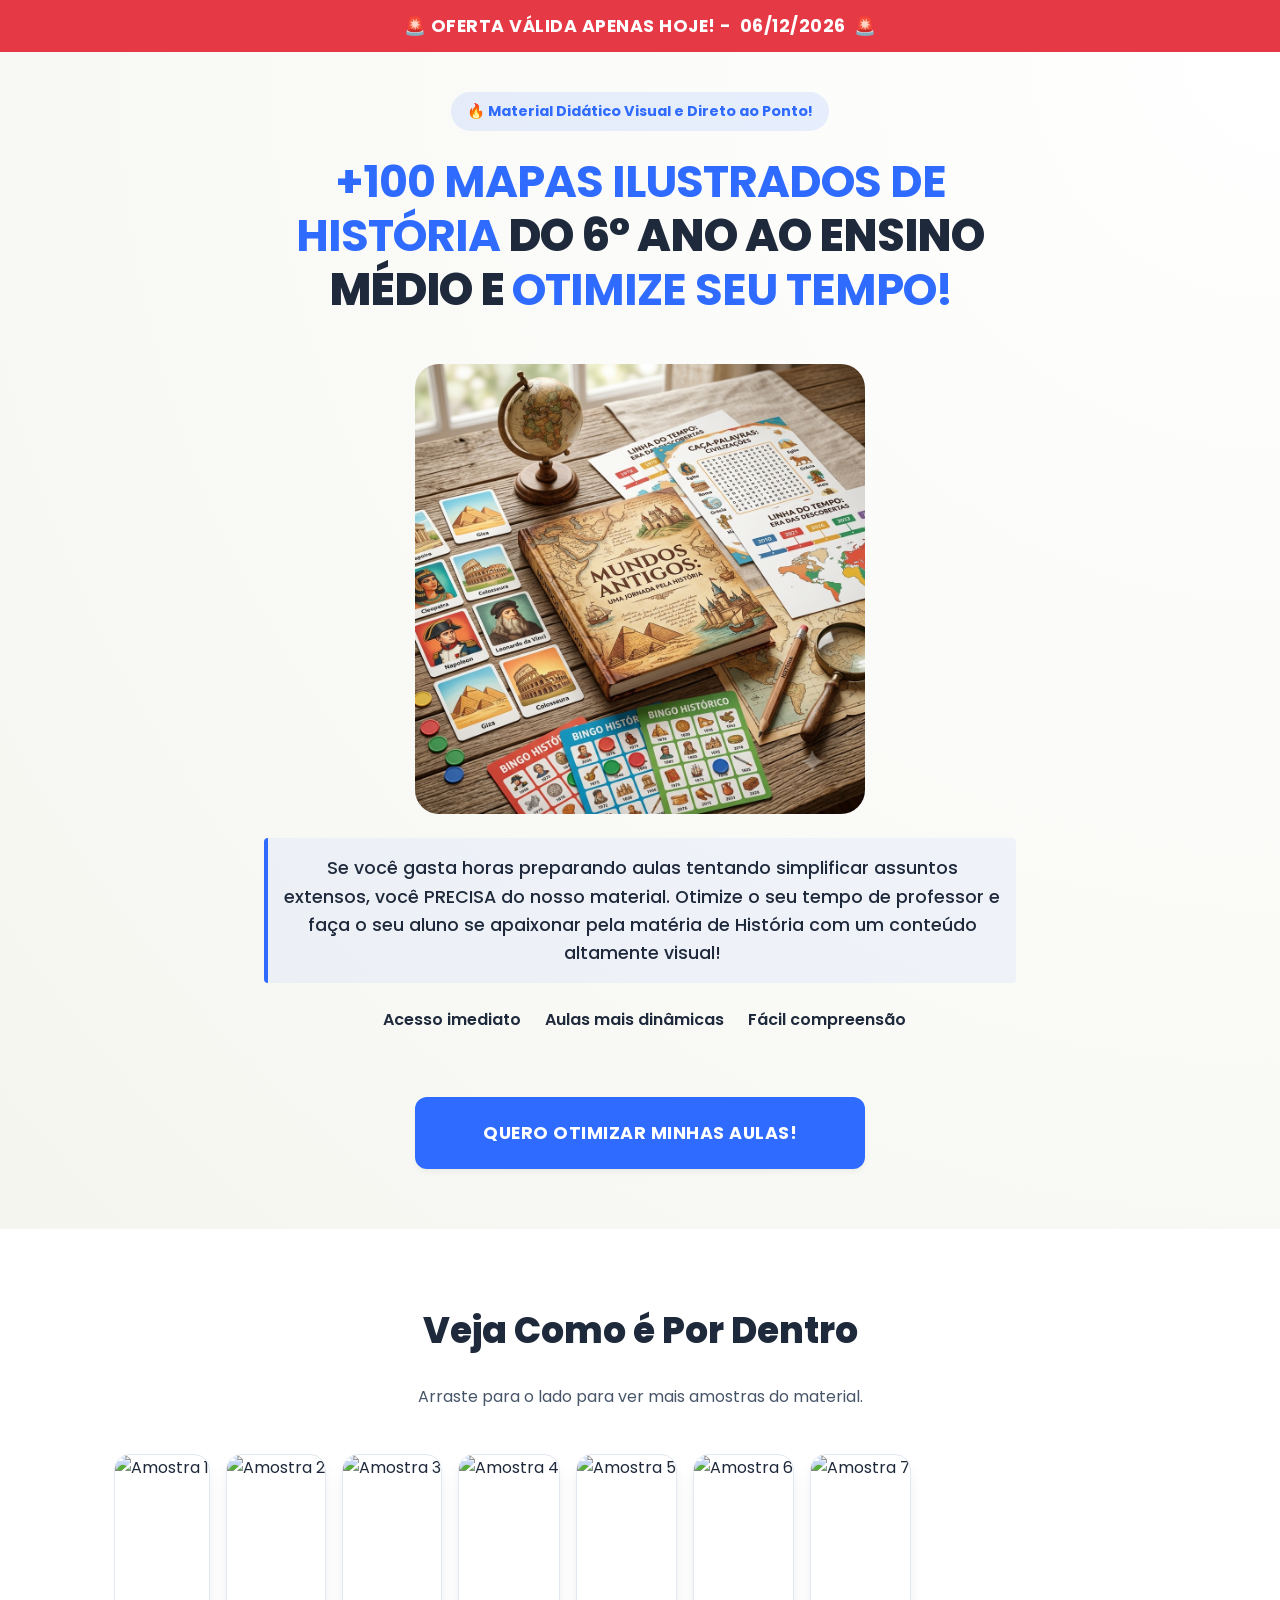
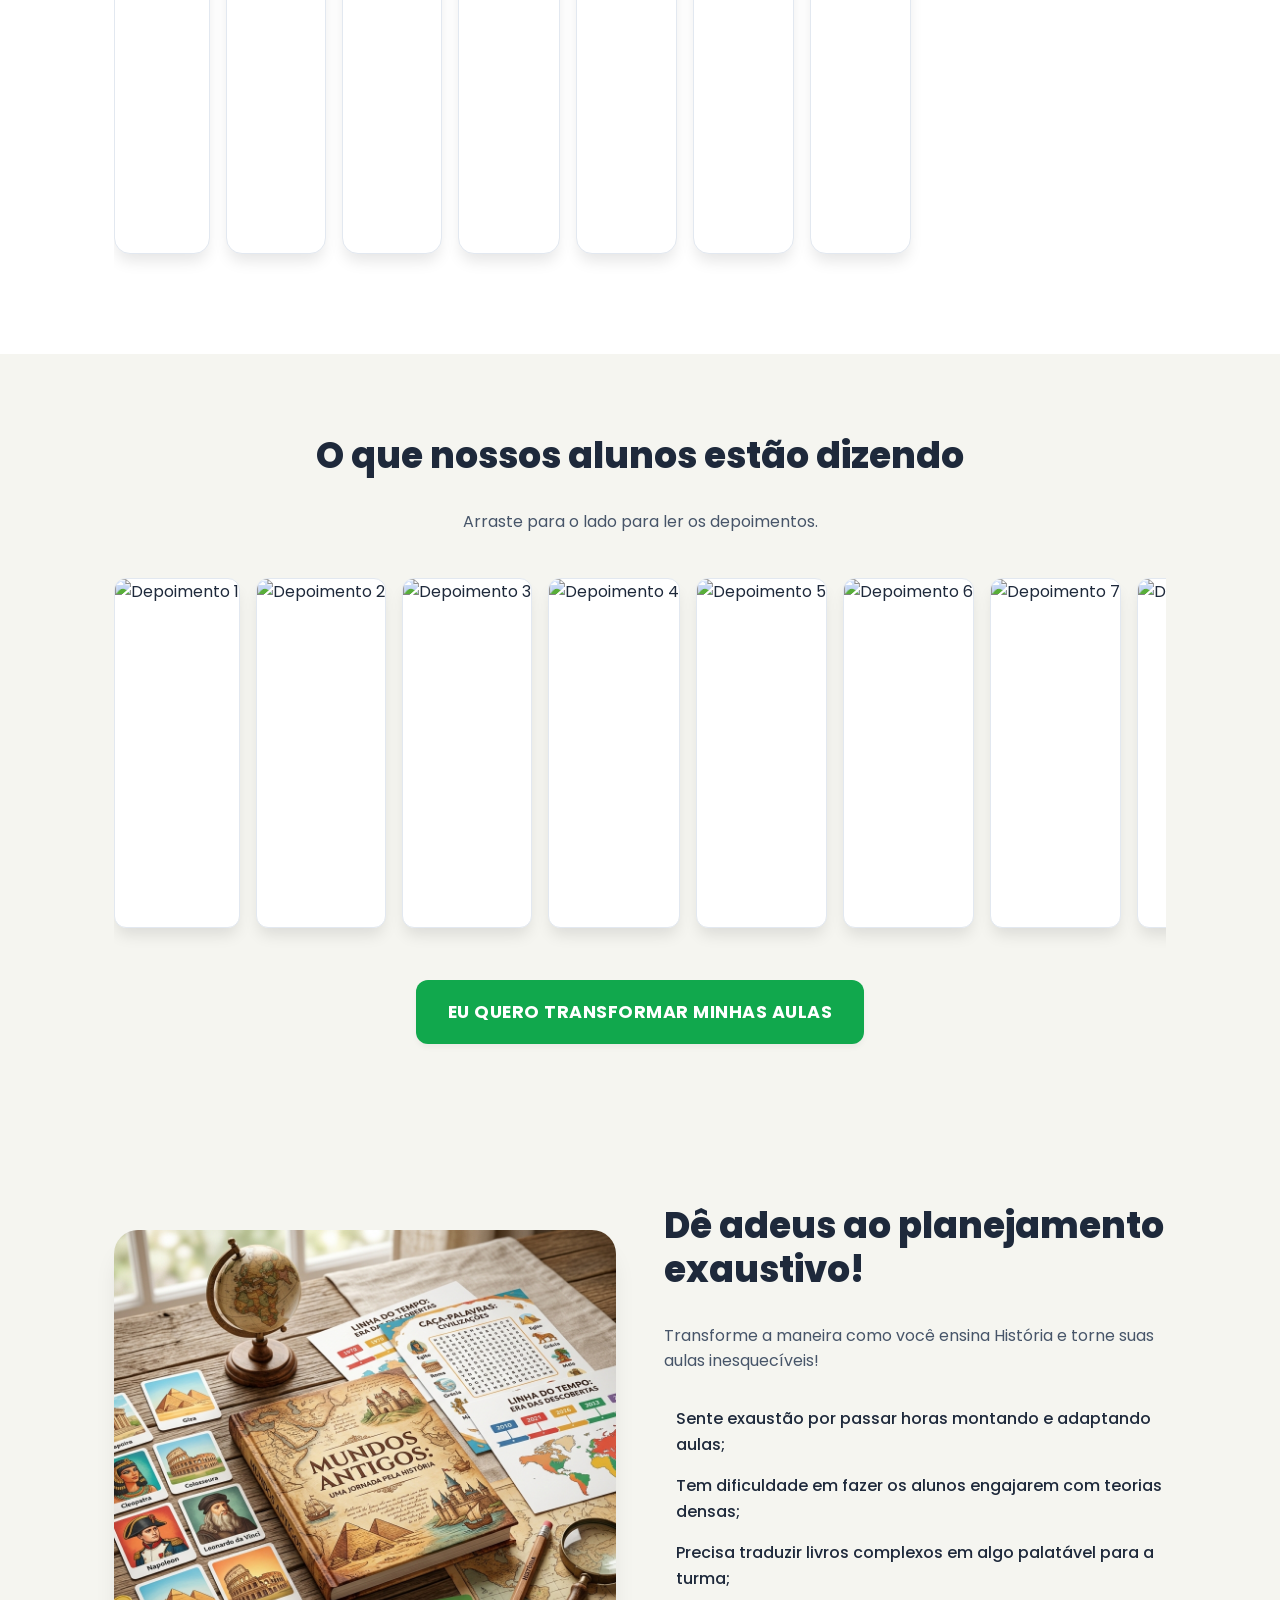
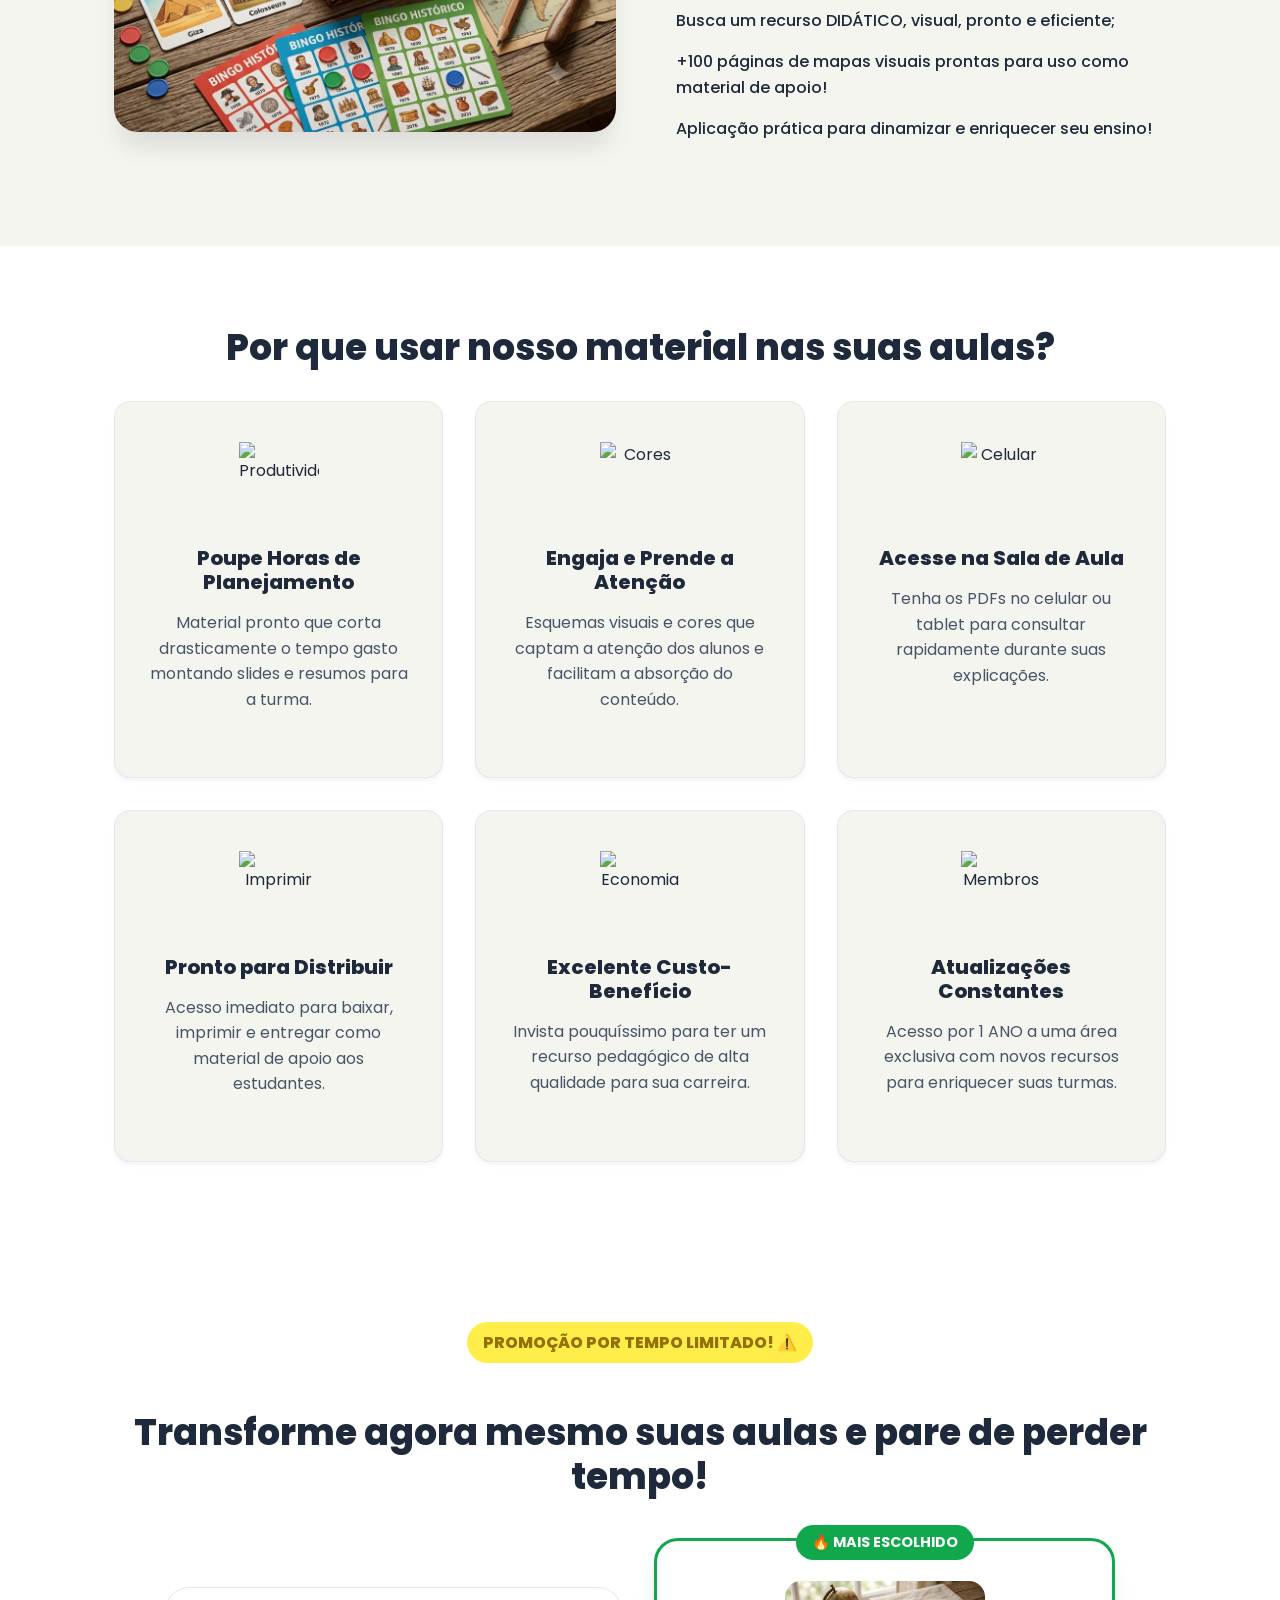
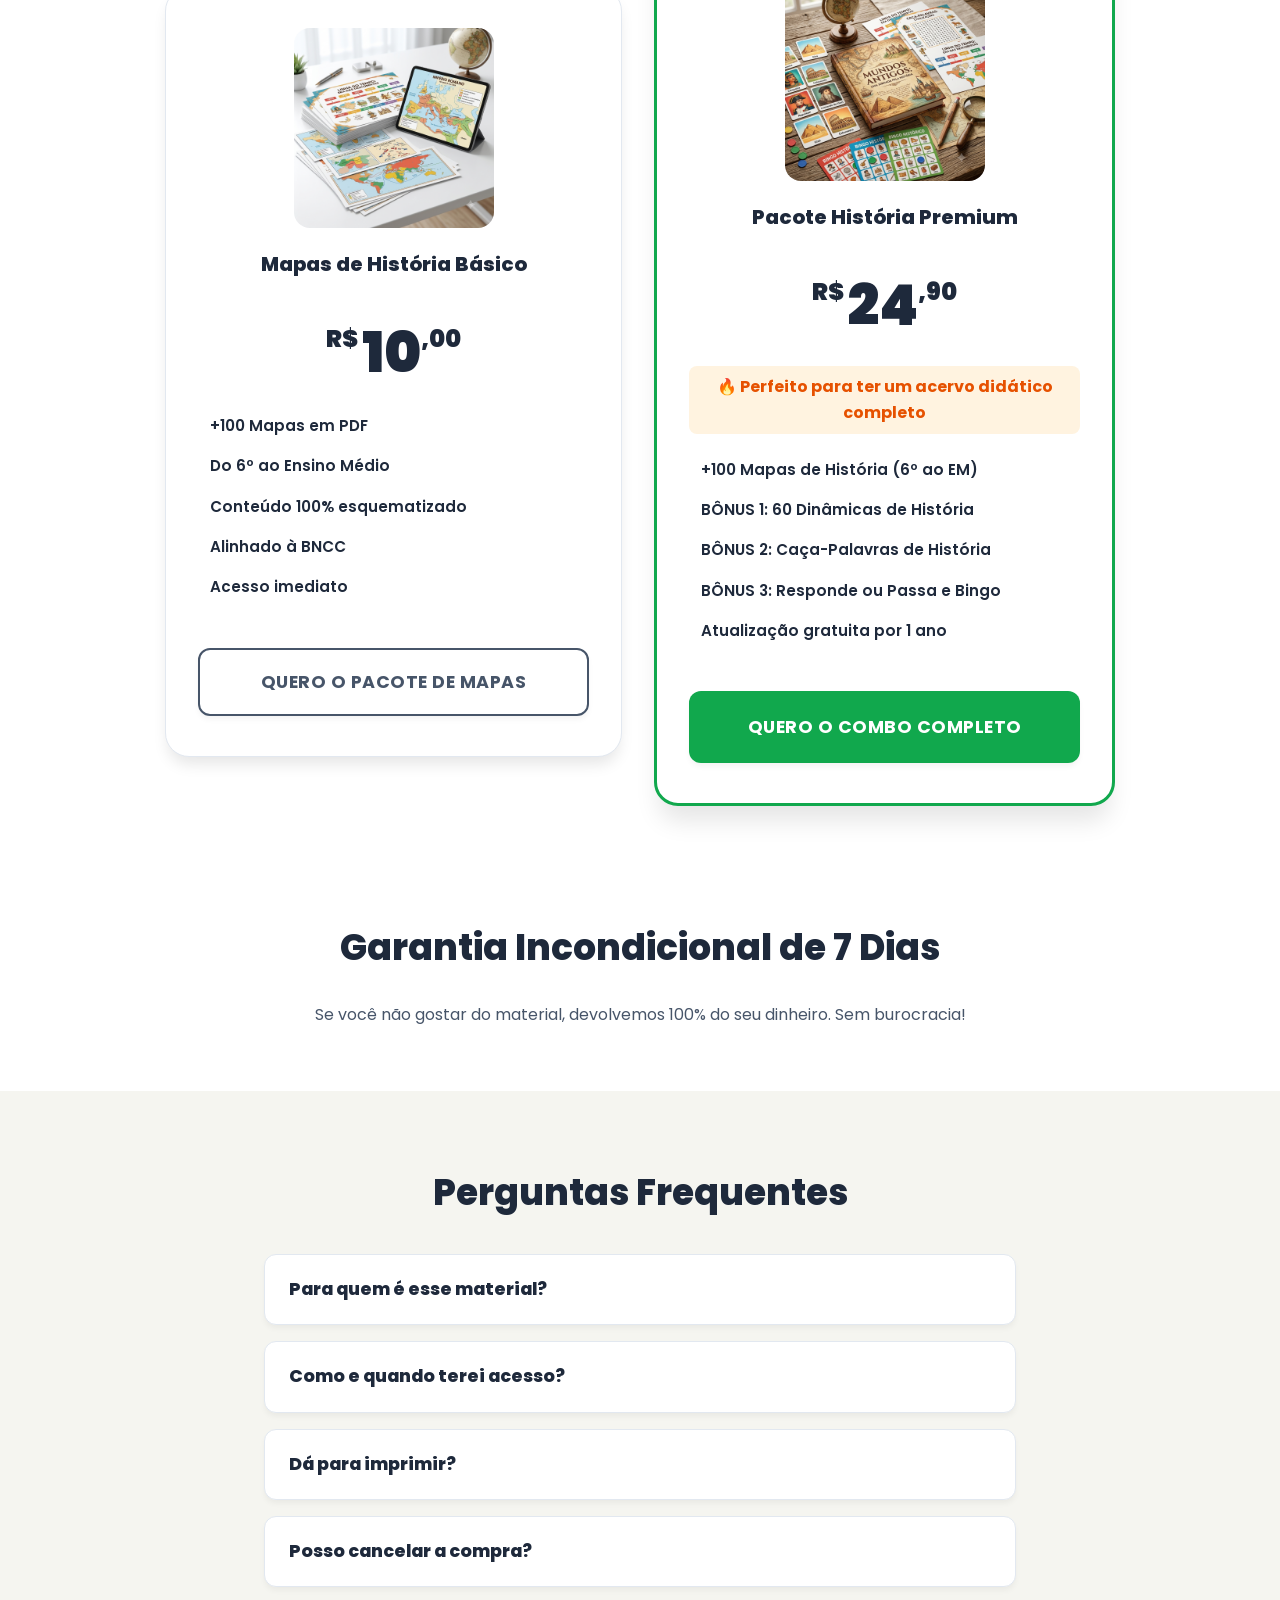
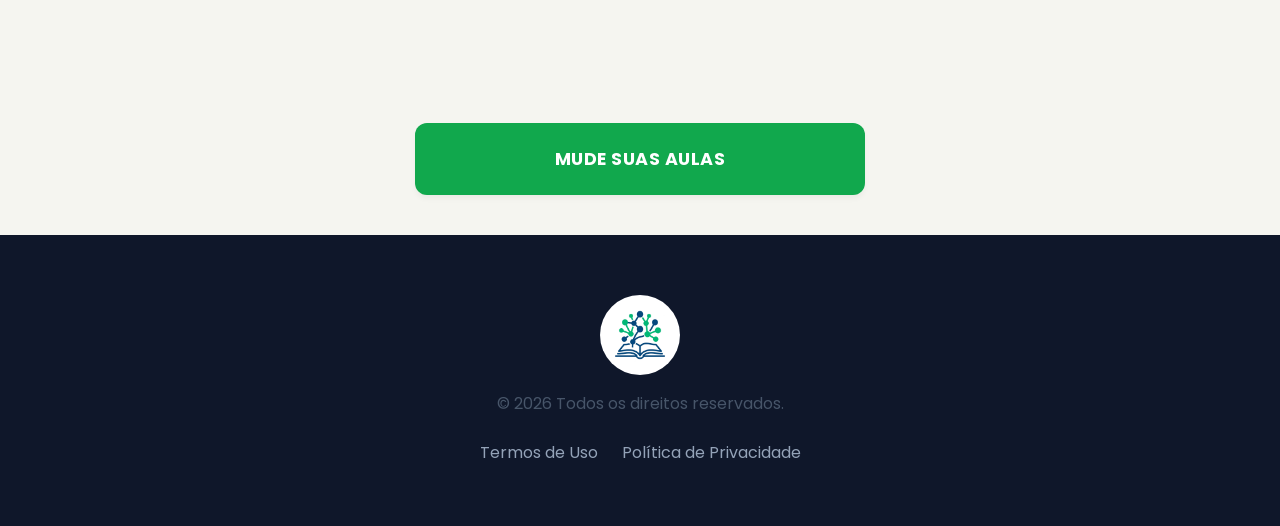
==== commit 28204b96: "Add files via upload" ====
--- a/index.html
+++ b/index.html
@@ -50,7 +50,7 @@
                 </h1>
                 
                 <div class="hero-image animate-up delay-1 margin-top" style="margin-bottom: 24px;">
-                    <img src="https://mapas-historia.vercel.app/hero-pack.png" alt="Pacote de Mapas de História" class="floating" style="margin: 0 auto; border-radius: 24px;">
+                    <img src="planocompleto.png" alt="Pacote de Mapas de História" class="floating" style="margin: 0 auto; border-radius: 24px;">
                 </div>
 
                 <p class="hero-support">Se você gasta horas preparando aulas tentando simplificar assuntos extensos, você PRECISA do nosso material. Otimize o seu tempo de professor e faça o seu aluno se apaixonar pela matéria de História com um conteúdo altamente visual!</p>
@@ -112,7 +112,7 @@
     <section class="para-quem">
         <div class="container grid-2 align-center">
             <div class="dor-image animate-up">
-                <img src="https://mapas-historia.vercel.app/hero-pack.png" alt="Páginas do material" class="rounded-image" style="border-radius: 24px;">
+                <img src="planocompleto.png" alt="Páginas do material" class="rounded-image" style="border-radius: 24px;">
             </div>
             <div class="dor-content animate-up delay-1">
                 <h2>Dê adeus ao planejamento exaustivo!</h2>
@@ -288,7 +288,7 @@
             
             <div class="modal-grid">
                 <div class="modal-image">
-                    <img src="https://mapas-historia.vercel.app/hero-pack.png" alt="Combo Completo" style="border-radius: 16px;">
+                    <img src="planocompleto.png" alt="Combo Completo" style="border-radius: 16px;">
                 </div>
                 <div class="modal-info">
                     <p>Você clicou no plano básico, mas HOJE (<strong><span class="current-date">10/07/2026</span></strong>), você tem a chance única de levar <strong>TUDO</strong> que o plano avançado oferece por um valor quase simbólico!</p>
--- a/style.css
+++ b/style.css
@@ -1,654 +1,687 @@
-:root {
-    /* Colors - Lighter, softer background */
-    --white: #FFFFFF;
-    --blue: #2F6BFF;
-    --blue-dark: #1E4EBF;
-    --green: #11A84D; /* A vibrant strong green for CTA */
-    --green-dark: #0D823A;
-    --light-bg: #F5F5F0; /* Lighter, softer neutral tone */
-    --border-color: #E2E8F0;
-    
-    /* Text Colors */
-    --text-main: #1E293B;
-    --text-muted: #475569;
-    
-    /* Typography */
-    --font-family: 'Poppins', sans-serif;
-    
-    /* Shadows */
-    --shadow-sm: 0 4px 6px -1px rgba(0, 0, 0, 0.05);
-    --shadow-md: 0 10px 15px -3px rgba(0, 0, 0, 0.1);
-    --shadow-lg: 0 20px 25px -5px rgba(0, 0, 0, 0.1);
-    --shadow-glow: 0 0 20px rgba(17, 168, 77, 0.4);
-    
-    /* Border Radius */
-    --radius-md: 12px;
-    --radius-lg: 16px;
-    --radius-xl: 24px;
-    
-    /* Transitions */
-    --transition: all 0.3s ease;
-}
-
-* {
-    margin: 0;
-    padding: 0;
-    box-sizing: border-box;
-}
-
-html {
-    scroll-behavior: smooth;
-    font-size: 16px;
-}
-
-body {
-    font-family: var(--font-family);
-    color: var(--text-main);
-    line-height: 1.6;
-    background-color: var(--light-bg); /* Soft light background overall */
-    overflow-x: hidden;
-}
-
-.top-banner {
-    background-color: #E63946; /* Cor chamativa para oferta */
-    color: var(--white);
-    text-align: center;
-    padding: 12px 24px;
-    font-weight: 700;
-    font-size: 1rem;
-    letter-spacing: 0.5px;
-    z-index: 100;
-    position: relative;
-    width: 100%;
-}
-
-/* Utilities */
-.container {
-    max-width: 1100px;
-    margin: 0 auto;
-    padding: 0 24px;
-}
-
-.content-narrow {
-    max-width: 800px;
-    margin: 0 auto;
-}
-
-.grid-2 { display: grid; grid-template-columns: 1fr 1fr; gap: 48px; }
-.grid-3 { display: grid; grid-template-columns: repeat(3, 1fr); gap: 32px; }
-
-.align-center { align-items: center; }
-.center-text { text-align: center; }
-.bg-light { background-color: var(--white); } /* Sections contrast with light-bg */
-.text-blue { color: var(--blue); }
-.text-green { color: var(--green); }
-.margin-top { margin-top: 32px; }
-
-section {
-    padding: 80px 0;
-}
-
-h1, h2, h3, h4 {
-    font-weight: 800; /* Bolder headers to match their style */
-    line-height: 1.2;
-    margin-bottom: 16px;
-    color: var(--text-main);
-}
-
-h1 { font-size: 2.8rem; letter-spacing: -1px; }
-h2 { font-size: 2.25rem; margin-bottom: 32px; }
-h3 { font-size: 1.25rem; }
-
-p { color: var(--text-muted); margin-bottom: 24px; }
-
-/* Buttons */
-.btn {
-    display: inline-flex;
-    align-items: center;
-    justify-content: center;
-    background-color: var(--blue);
-    color: var(--white);
-    font-weight: 700;
-    text-decoration: none;
-    padding: 18px 32px;
-    border-radius: var(--radius-md);
-    transition: var(--transition);
-    border: none;
-    cursor: pointer;
-    text-transform: uppercase;
-    letter-spacing: 0.5px;
-    font-size: 1.1rem;
-    box-shadow: var(--shadow-sm);
-}
-
-.btn:hover {
-    transform: translateY(-3px);
-    box-shadow: var(--shadow-md);
-}
-
-.btn-large {
-    width: 100%;
-    max-width: 450px;
-    padding: 22px 40px;
-}
-
-.btn-green { background-color: var(--green); }
-.btn-green:hover { background-color: var(--green-dark); box-shadow: var(--shadow-glow); }
-
-.btn-outline {
-    background-color: transparent;
-    border: 2px solid var(--text-muted);
-    color: var(--text-muted);
-}
-.btn-outline:hover {
-    background-color: var(--text-muted);
-    color: var(--white);
-}
-
-.btn-whatsapp {
-    background-color: #25D366;
-    gap: 8px;
-}
-.btn-whatsapp:hover { background-color: #1DA851; }
-
-.btn-pulse {
-    animation: pulse 2s infinite;
-}
-
-@keyframes pulse {
-    0% { transform: scale(1); }
-    50% { transform: scale(1.03); }
-    100% { transform: scale(1); }
-}
-
-/* Hero Section */
-.hero {
-    padding: 60px 0 80px;
-    background: radial-gradient(circle at top right, #ffffff 0%, var(--light-bg) 100%);
-    overflow: hidden;
-}
-
-.badge {
-    display: inline-block;
-    padding: 8px 16px;
-    background-color: rgba(47, 107, 255, 0.1);
-    color: var(--blue);
-    border-radius: 100px;
-    font-weight: 700;
-    font-size: 0.9rem;
-    margin-bottom: 24px;
-}
-
-.hero-title b {
-    color: var(--blue);
-}
-
-.hero-support {
-    font-size: 1.1rem;
-    font-weight: 500;
-    color: var(--text-main);
-    background: rgba(47,107,255,0.05);
-    padding: 16px;
-    border-left: 4px solid var(--blue);
-    border-radius: 4px;
-    margin-bottom: 24px;
-}
-
-.hero-bullets {
-    display: flex;
-    flex-direction: column;
-    gap: 12px;
-    margin-bottom: 32px;
-}
-
-.hero-bullets span {
-    display: flex;
-    align-items: center;
-    gap: 8px;
-    font-weight: 600;
-    color: var(--text-main);
-}
-
-.hero-bullets i {
-    color: var(--green);
-    font-size: 1.5rem;
-}
-
-.hero-image img {
-    width: 100%;
-    max-width: 450px;
-    display: block;
-    margin: 0 auto;
-}
-
-.floating {
-    animation: float 5s ease-in-out infinite;
-}
-
-@keyframes float {
-    0% { transform: translateY(0px); }
-    50% { transform: translateY(-15px); }
-    100% { transform: translateY(0px); }
-}
-
-/* Horizontal Scroll for Mobile (Amostras & Depoimentos) */
-.horizontal-scroll {
-    display: flex;
-    gap: 16px;
-    overflow-x: auto;
-    padding: 20px 0;
-    scroll-snap-type: x mandatory;
-    /* Hide scrollbar for clean look */
-    -ms-overflow-style: none;  
-    scrollbar-width: none;  
-}
-.horizontal-scroll::-webkit-scrollbar { 
-    display: none; 
-}
-
-.horizontal-scroll img {
-    height: 400px; /* Fixed height for consistency */
-    object-fit: contain;
-    border-radius: var(--radius-md);
-    box-shadow: var(--shadow-md);
-    scroll-snap-align: center;
-    flex-shrink: 0;
-    background: var(--white);
-    border: 1px solid var(--border-color);
-}
-
-.depoimentos-scroll img {
-    height: 350px;
-}
-
-/* Cards & Beneficios */
-.card {
-    background: var(--light-bg);
-    padding: 40px 32px;
-    border-radius: var(--radius-lg);
-    box-shadow: var(--shadow-sm);
-    transition: var(--transition);
-    border: 1px solid var(--border-color);
-    text-align: center;
-}
-.card:hover {
-    transform: translateY(-5px);
-    box-shadow: var(--shadow-md);
-    border-color: var(--blue);
-}
-
-.card-icon-img {
-    width: 80px;
-    height: 80px;
-    margin: 0 auto 24px;
-    display: block;
-}
-
-.rounded-image {
-    width: 100%;
-    border-radius: var(--radius-xl);
-    box-shadow: var(--shadow-lg);
-}
-
-.check-list {
-    list-style: none;
-    margin-bottom: 24px;
-}
-.check-list li {
-    display: flex;
-    align-items: center;
-    gap: 12px;
-    margin-bottom: 16px;
-    font-weight: 500;
-}
-.check-list i { font-size: 1.5rem; }
-
-/* Oferta */
-.promo-badge {
-    display: inline-block;
-    background: #FFED4A;
-    color: #937100;
-    font-weight: 800;
-    padding: 8px 16px;
-    border-radius: 100px;
-    margin-bottom: 16px;
-}
-
-.pricing-grid {
-    display: flex;
-    justify-content: center;
-    gap: 32px;
-    align-items: center;
-    max-width: 950px;
-    margin: 40px auto 0;
-}
-
-.pricing-card {
-    flex: 1;
-    background: var(--white);
-    border-radius: var(--radius-xl);
-    padding: 40px 32px;
-    box-shadow: var(--shadow-md);
-    border: 1px solid var(--border-color);
-    position: relative;
-    display: flex;
-    flex-direction: column;
-}
-
-.pricing-img {
-    width: 100%;
-    max-width: 200px;
-    margin: 0 auto 24px;
-    display: block;
-}
-
-.pricing-card.premium {
-    border: 3px solid var(--green);
-    transform: scale(1.03);
-    box-shadow: var(--shadow-lg);
-    z-index: 10;
-}
-
-.most-popular {
-    position: absolute;
-    top: -16px;
-    left: 50%;
-    transform: translateX(-50%);
-    background: var(--green);
-    color: var(--white);
-    padding: 6px 16px;
-    border-radius: 100px;
-    font-weight: 700;
-    font-size: 0.9rem;
-    white-space: nowrap;
-}
-
-.price {
-    font-size: 3.5rem;
-    font-weight: 900;
-    color: var(--text-main);
-    margin: 16px 0;
-    display: flex;
-    justify-content: center;
-    align-items: flex-start;
-}
-.price .currency { font-size: 1.5rem; margin-top: 12px; margin-right: 4px; }
-.price .cents { font-size: 1.5rem; margin-top: 12px; }
-
-.price-discount { color: var(--text-muted); font-size: 1.1rem; font-weight: 600; }
-.price-cash { color: var(--text-muted); font-weight: 600; margin-bottom: 16px; }
-
-.combo-fire {
-    color: #E65100;
-    background: #FFF3E0;
-    padding: 8px;
-    border-radius: 8px;
-    font-weight: 700;
-    margin-bottom: 24px;
-}
-
-.plan-features {
-    list-style: none;
-    text-align: left;
-    margin-bottom: 32px;
-    flex-grow: 1;
-}
-.plan-features li {
-    margin-bottom: 16px;
-    display: flex;
-    align-items: center;
-    gap: 12px;
-    font-weight: 600;
-    font-size: 0.95rem;
-}
-.plan-features i { font-size: 1.25rem; flex-shrink: 0; }
-
-/* FAQ */
-.accordion-container {
-    text-align: left;
-    margin-top: 40px;
-}
-.accordion {
-    background: var(--white);
-    border: 1px solid var(--border-color);
-    border-radius: var(--radius-md);
-    margin-bottom: 16px;
-    overflow: hidden;
-    box-shadow: var(--shadow-sm);
-}
-.accordion-header {
-    padding: 24px;
-    display: flex;
-    justify-content: space-between;
-    align-items: center;
-    cursor: pointer;
-    font-weight: 700;
-}
-.accordion-header h3 { margin: 0; font-size: 1.1rem; }
-.accordion-header i { transition: var(--transition); }
-.accordion-content {
-    padding: 0 24px;
-    max-height: 0;
-    overflow: hidden;
-    transition: max-height 0.3s ease-out, padding 0.3s ease;
-}
-.accordion.active .accordion-content {
-    padding: 0 24px 24px;
-}
-.accordion.active .accordion-header i {
-    transform: rotate(180deg);
-}
-
-/* Footer */
-footer {
-    background: #0F172A;
-    color: #94A3B8;
-    padding: 60px 0;
-}
-.footer-logo-img {
-    width: 80px;
-    height: 80px;
-    border-radius: 50%;
-    margin-bottom: 16px;
-    object-fit: cover;
-    display: block;
-    margin-left: auto;
-    margin-right: auto;
-}
-.footer-logo {
-    font-size: 2rem;
-    font-weight: 900;
-    color: var(--white);
-    letter-spacing: -1px;
-    margin-bottom: 16px;
-    display: inline-block;
-}
-.footer-logo span {
-    font-weight: 400;
-}
-.footer-links {
-    display: flex;
-    justify-content: center;
-    gap: 24px;
-    margin-top: 16px;
-}
-.footer-links a {
-    color: #94A3B8;
-    text-decoration: none;
-}
-.footer-links a:hover { color: var(--white); }
-
-/* Animações On Scroll */
-.animate-up {
-    opacity: 0;
-    transform: translateY(30px);
-    transition: all 0.8s cubic-bezier(0.16, 1, 0.3, 1);
-}
-.animate-up.visible {
-    opacity: 1;
-    transform: translateY(0);
-}
-.delay-1 { transition-delay: 0.1s; }
-.delay-2 { transition-delay: 0.2s; }
-
-/* Responsividade MÓVEL */
-@media (max-width: 992px) {
-    h1 { font-size: 2.5rem; }
-    .grid-3 { grid-template-columns: repeat(2, 1fr); }
-    .pricing-grid { flex-direction: column; gap: 48px; }
-    .pricing-card.premium { transform: scale(1); }
-    
-    /* Invert order so Combo appears FIRST on mobile */
-    .pricing-grid {
-        display: flex;
-        flex-direction: column-reverse;
-    }
-}
-
-@media (max-width: 768px) {
-    h1 { font-size: 2rem; }
-    h2 { font-size: 1.75rem; }
-    .grid-2, .grid-3 { grid-template-columns: 1fr; }
-    
-    .hero { text-align: center; padding: 40px 0; }
-    .hero-bullets { align-items: center; text-align: left; }
-    .hero-support { text-align: left; }
-    
-    .pricing-card { width: 100%; }
-    
-    .horizontal-scroll img {
-        height: 300px;
-    }
-    .depoimentos-scroll img {
-        height: 250px;
-    }
-}
-
-/* Modal */
-.modal-overlay {
-    position: fixed;
-    top: 0;
-    left: 0;
-    width: 100%;
-    height: 100%;
-    background: rgba(15, 23, 42, 0.8);
-    backdrop-filter: blur(5px);
-    z-index: 1000;
-    display: flex;
-    justify-content: center;
-    align-items: center;
-    opacity: 0;
-    visibility: hidden;
-    transition: all 0.3s ease;
-}
-
-.modal-overlay.active {
-    opacity: 1;
-    visibility: visible;
-}
-
-.modal-content {
-    background: var(--white);
-    width: 90%;
-    max-width: 800px;
-    border-radius: var(--radius-xl);
-    padding: 40px;
-    position: relative;
-    transform: scale(0.9);
-    transition: transform 0.3s cubic-bezier(0.175, 0.885, 0.32, 1.275);
-    max-height: 90vh;
-    overflow-y: auto;
-    border: 3px solid var(--green);
-}
-
-.modal-overlay.active .modal-content {
-    transform: scale(1);
-}
-
-.close-modal {
-    position: absolute;
-    top: 16px;
-    right: 24px;
-    font-size: 2rem;
-    cursor: pointer;
-    color: var(--text-muted);
-    line-height: 1;
-}
-
-.close-modal:hover {
-    color: #E63946;
-}
-
-.modal-badge {
-    display: inline-block;
-    background: #E63946;
-    color: white;
-    font-weight: 800;
-    padding: 6px 12px;
-    border-radius: 100px;
-    font-size: 0.85rem;
-    margin-bottom: 16px;
-}
-
-.modal-grid {
-    display: grid;
-    grid-template-columns: 1fr 1.5fr;
-    gap: 32px;
-    align-items: center;
-    margin-top: 24px;
-}
-
-.modal-image img {
-    width: 100%;
-    border-radius: var(--radius-md);
-}
-
-.modal-features {
-    list-style: none;
-    margin: 24px 0;
-}
-
-.modal-features li {
-    display: flex;
-    align-items: center;
-    gap: 12px;
-    margin-bottom: 12px;
-    font-weight: 600;
-    font-size: 0.95rem;
-}
-
-.modal-features i { font-size: 1.25rem; flex-shrink: 0; }
-
-.modal-price {
-    font-size: 1.1rem;
-    color: var(--text-muted);
-    text-align: center;
-    margin-bottom: 24px;
-    background: var(--light-bg);
-    padding: 16px;
-    border-radius: var(--radius-md);
-}
-
-.modal-price strong {
-    font-size: 2.5rem;
-    color: var(--text-main);
-    display: block;
-    line-height: 1.2;
-}
-
-.link-recusa {
-    display: block;
-    text-align: center;
-    margin-top: 16px;
-    color: var(--text-muted);
-    text-decoration: underline;
-    font-size: 0.9rem;
-    cursor: pointer;
-}
-.link-recusa:hover { color: var(--text-main); }
-
-@media (max-width: 768px) {
-    .modal-grid { grid-template-columns: 1fr; }
-    .modal-content { padding: 32px 24px; }
-    .modal-image img { max-width: 200px; margin: 0 auto; display: block; }
-}
+:root {
+    /* Colors - Lighter, softer background */
+    --white: #FFFFFF;
+    --blue: #2F6BFF;
+    --blue-dark: #1E4EBF;
+    --green: #11A84D; /* A vibrant strong green for CTA */
+    --green-dark: #0D823A;
+    --light-bg: #F5F5F0; /* Lighter, softer neutral tone */
+    --border-color: #E2E8F0;
+    
+    /* Text Colors */
+    --text-main: #1E293B;
+    --text-muted: #475569;
+    
+    /* Typography */
+    --font-family: 'Poppins', sans-serif;
+    
+    /* Shadows */
+    --shadow-sm: 0 4px 6px -1px rgba(0, 0, 0, 0.05);
+    --shadow-md: 0 10px 15px -3px rgba(0, 0, 0, 0.1);
+    --shadow-lg: 0 20px 25px -5px rgba(0, 0, 0, 0.1);
+    --shadow-glow: 0 0 20px rgba(17, 168, 77, 0.4);
+    
+    /* Border Radius */
+    --radius-md: 12px;
+    --radius-lg: 16px;
+    --radius-xl: 24px;
+    
+    /* Transitions */
+    --transition: all 0.3s ease;
+}
+
+* {
+    margin: 0;
+    padding: 0;
+    box-sizing: border-box;
+}
+
+html {
+    scroll-behavior: smooth;
+    font-size: 16px;
+}
+
+body {
+    font-family: var(--font-family);
+    color: var(--text-main);
+    line-height: 1.6;
+    background-color: var(--light-bg); /* Soft light background overall */
+    overflow-x: hidden;
+}
+
+.top-banner {
+    background-color: #E63946; /* Cor chamativa para oferta */
+    color: var(--white);
+    text-align: center;
+    padding: 12px 24px;
+    font-weight: 700;
+    font-size: 1rem;
+    letter-spacing: 0.5px;
+    z-index: 100;
+    position: relative;
+    width: 100%;
+}
+
+/* Utilities */
+.container {
+    max-width: 1100px;
+    margin: 0 auto;
+    padding: 0 24px;
+}
+
+.content-narrow {
+    max-width: 800px;
+    margin: 0 auto;
+}
+
+.grid-2 { display: grid; grid-template-columns: 1fr 1fr; gap: 48px; }
+.grid-3 { display: grid; grid-template-columns: repeat(3, 1fr); gap: 32px; }
+
+.align-center { align-items: center; }
+.center-text { text-align: center; }
+.bg-light { background-color: var(--white); } /* Sections contrast with light-bg */
+.text-blue { color: var(--blue); }
+.text-green { color: var(--green); }
+.margin-top { margin-top: 32px; }
+
+section {
+    padding: 80px 0;
+}
+
+h1, h2, h3, h4 {
+    font-weight: 800; /* Bolder headers to match their style */
+    line-height: 1.2;
+    margin-bottom: 16px;
+    color: var(--text-main);
+}
+
+h1 { font-size: 2.8rem; letter-spacing: -1px; }
+h2 { font-size: 2.25rem; margin-bottom: 32px; }
+h3 { font-size: 1.25rem; }
+
+p { color: var(--text-muted); margin-bottom: 24px; }
+
+/* Buttons */
+.btn {
+    display: inline-flex;
+    align-items: center;
+    justify-content: center;
+    background-color: var(--blue);
+    color: var(--white);
+    font-weight: 700;
+    text-decoration: none;
+    padding: 18px 32px;
+    border-radius: var(--radius-md);
+    transition: var(--transition);
+    border: none;
+    cursor: pointer;
+    text-transform: uppercase;
+    letter-spacing: 0.5px;
+    font-size: 1.1rem;
+    box-shadow: var(--shadow-sm);
+}
+
+.btn:hover {
+    transform: translateY(-3px);
+    box-shadow: var(--shadow-md);
+}
+
+.btn-large {
+    width: 100%;
+    max-width: 450px;
+    padding: 22px 40px;
+}
+
+.btn-green { background-color: var(--green); }
+.btn-green:hover { background-color: var(--green-dark); box-shadow: var(--shadow-glow); }
+
+.btn-outline {
+    background-color: transparent;
+    border: 2px solid var(--text-muted);
+    color: var(--text-muted);
+}
+.btn-outline:hover {
+    background-color: var(--text-muted);
+    color: var(--white);
+}
+
+.btn-whatsapp {
+    background-color: #25D366;
+    gap: 8px;
+}
+.btn-whatsapp:hover { background-color: #1DA851; }
+
+.btn-pulse {
+    animation: pulse 2s infinite;
+}
+
+@keyframes pulse {
+    0% { transform: scale(1); }
+    50% { transform: scale(1.03); }
+    100% { transform: scale(1); }
+}
+
+/* Hero Section */
+.hero {
+    padding: 40px 0 60px;
+    display: flex;
+    align-items: center;
+    min-height: 100vh;
+    background: radial-gradient(circle at top right, #ffffff 0%, var(--light-bg) 100%);
+    overflow: hidden;
+}
+
+.badge {
+    display: inline-block;
+    padding: 8px 16px;
+    background-color: rgba(47, 107, 255, 0.1);
+    color: var(--blue);
+    border-radius: 100px;
+    font-weight: 700;
+    font-size: 0.9rem;
+    margin-bottom: 24px;
+}
+
+.hero-title b {
+    color: var(--blue);
+}
+
+.hero-support {
+    font-size: 1.1rem;
+    font-weight: 500;
+    color: var(--text-main);
+    background: rgba(47,107,255,0.05);
+    padding: 16px;
+    border-left: 4px solid var(--blue);
+    border-radius: 4px;
+    margin-bottom: 24px;
+}
+
+.hero-bullets {
+    display: flex;
+    flex-direction: column;
+    gap: 12px;
+    margin-bottom: 32px;
+}
+
+.hero-bullets span {
+    display: flex;
+    align-items: center;
+    gap: 8px;
+    font-weight: 600;
+    color: var(--text-main);
+}
+
+.hero-bullets i {
+    color: var(--green);
+    font-size: 1.5rem;
+}
+
+.hero-image img {
+    width: 100%;
+    max-width: 450px;
+    display: block;
+    margin: 0 auto;
+}
+
+.floating {
+    animation: float 5s ease-in-out infinite;
+}
+
+@keyframes float {
+    0% { transform: translateY(0px); }
+    50% { transform: translateY(-15px); }
+    100% { transform: translateY(0px); }
+}
+
+/* Horizontal Scroll for Mobile (Amostras & Depoimentos) */
+.horizontal-scroll {
+    display: flex;
+    gap: 16px;
+    overflow-x: auto;
+    padding: 20px 0;
+    scroll-snap-type: x mandatory;
+    /* Hide scrollbar for clean look */
+    -ms-overflow-style: none;  
+    scrollbar-width: none;  
+}
+.horizontal-scroll::-webkit-scrollbar { 
+    display: none; 
+}
+
+.horizontal-scroll img {
+    height: 400px; /* Fixed height for consistency */
+    object-fit: contain;
+    border-radius: var(--radius-md);
+    box-shadow: var(--shadow-md);
+    scroll-snap-align: center;
+    flex-shrink: 0;
+    background: var(--white);
+    border: 1px solid var(--border-color);
+}
+
+.depoimentos-scroll img {
+    height: 350px;
+}
+
+/* Cards & Beneficios */
+.card {
+    background: var(--light-bg);
+    padding: 40px 32px;
+    border-radius: var(--radius-lg);
+    box-shadow: var(--shadow-sm);
+    transition: var(--transition);
+    border: 1px solid var(--border-color);
+    text-align: center;
+}
+.card:hover {
+    transform: translateY(-5px);
+    box-shadow: var(--shadow-md);
+    border-color: var(--blue);
+}
+
+.card-icon-img {
+    width: 80px;
+    height: 80px;
+    margin: 0 auto 24px;
+    display: block;
+}
+
+.rounded-image {
+    width: 100%;
+    border-radius: var(--radius-xl);
+    box-shadow: var(--shadow-lg);
+}
+
+.check-list {
+    list-style: none;
+    margin-bottom: 24px;
+}
+.check-list li {
+    display: flex;
+    align-items: center;
+    gap: 12px;
+    margin-bottom: 16px;
+    font-weight: 500;
+}
+.check-list i { font-size: 1.5rem; }
+
+/* Oferta */
+.promo-badge {
+    display: inline-block;
+    background: #FFED4A;
+    color: #937100;
+    font-weight: 800;
+    padding: 8px 16px;
+    border-radius: 100px;
+    margin-bottom: 16px;
+}
+
+.pricing-grid {
+    display: flex;
+    justify-content: center;
+    gap: 32px;
+    align-items: center;
+    max-width: 950px;
+    margin: 40px auto 0;
+}
+
+.pricing-card {
+    flex: 1;
+    background: var(--white);
+    border-radius: var(--radius-xl);
+    padding: 40px 32px;
+    box-shadow: var(--shadow-md);
+    border: 1px solid var(--border-color);
+    position: relative;
+    display: flex;
+    flex-direction: column;
+}
+
+.pricing-img {
+    width: 100%;
+    max-width: 200px;
+    margin: 0 auto 24px;
+    display: block;
+}
+
+.pricing-card.premium {
+    border: 3px solid var(--green);
+    transform: scale(1.03);
+    box-shadow: var(--shadow-lg);
+    z-index: 10;
+}
+
+.most-popular {
+    position: absolute;
+    top: -16px;
+    left: 50%;
+    transform: translateX(-50%);
+    background: var(--green);
+    color: var(--white);
+    padding: 6px 16px;
+    border-radius: 100px;
+    font-weight: 700;
+    font-size: 0.9rem;
+    white-space: nowrap;
+}
+
+.price {
+    font-size: 3.5rem;
+    font-weight: 900;
+    color: var(--text-main);
+    margin: 16px 0;
+    display: flex;
+    justify-content: center;
+    align-items: flex-start;
+}
+.price .currency { font-size: 1.5rem; margin-top: 12px; margin-right: 4px; }
+.price .cents { font-size: 1.5rem; margin-top: 12px; }
+
+.price-discount { color: var(--text-muted); font-size: 1.1rem; font-weight: 600; }
+.price-cash { color: var(--text-muted); font-weight: 600; margin-bottom: 16px; }
+
+.combo-fire {
+    color: #E65100;
+    background: #FFF3E0;
+    padding: 8px;
+    border-radius: 8px;
+    font-weight: 700;
+    margin-bottom: 24px;
+}
+
+.plan-features {
+    list-style: none;
+    text-align: left;
+    margin-bottom: 32px;
+    flex-grow: 1;
+}
+.plan-features li {
+    margin-bottom: 16px;
+    display: flex;
+    align-items: center;
+    gap: 12px;
+    font-weight: 600;
+    font-size: 0.95rem;
+}
+.plan-features i { font-size: 1.25rem; flex-shrink: 0; }
+
+/* FAQ */
+.accordion-container {
+    text-align: left;
+    margin-top: 40px;
+}
+.accordion {
+    background: var(--white);
+    border: 1px solid var(--border-color);
+    border-radius: var(--radius-md);
+    margin-bottom: 16px;
+    overflow: hidden;
+    box-shadow: var(--shadow-sm);
+}
+.accordion-header {
+    padding: 24px;
+    display: flex;
+    justify-content: space-between;
+    align-items: center;
+    cursor: pointer;
+    font-weight: 700;
+}
+.accordion-header h3 { margin: 0; font-size: 1.1rem; }
+.accordion-header i { transition: var(--transition); }
+.accordion-content {
+    padding: 0 24px;
+    max-height: 0;
+    overflow: hidden;
+    transition: max-height 0.3s ease-out, padding 0.3s ease;
+}
+.accordion.active .accordion-content {
+    padding: 0 24px 24px;
+}
+.accordion.active .accordion-header i {
+    transform: rotate(180deg);
+}
+
+/* Footer */
+footer {
+    background: #0F172A;
+    color: #94A3B8;
+    padding: 60px 0;
+}
+.footer-logo-img {
+    width: 80px;
+    height: 80px;
+    border-radius: 50%;
+    margin-bottom: 16px;
+    object-fit: cover;
+    display: block;
+    margin-left: auto;
+    margin-right: auto;
+}
+.footer-logo {
+    font-size: 2rem;
+    font-weight: 900;
+    color: var(--white);
+    letter-spacing: -1px;
+    margin-bottom: 16px;
+    display: inline-block;
+}
+.footer-logo span {
+    font-weight: 400;
+}
+.footer-links {
+    display: flex;
+    justify-content: center;
+    gap: 24px;
+    margin-top: 16px;
+}
+.footer-links a {
+    color: #94A3B8;
+    text-decoration: none;
+}
+.footer-links a:hover { color: var(--white); }
+
+/* Animações On Scroll */
+.animate-up {
+    opacity: 0;
+    transform: translateY(50px);
+    transition: all 0.8s cubic-bezier(0.16, 1, 0.3, 1);
+}
+.animate-up.visible {
+    opacity: 1;
+    transform: translateY(0);
+}
+.delay-1 { transition-delay: 0.1s; }
+.delay-2 { transition-delay: 0.2s; }
+
+/* Responsividade MÓVEL */
+@media (max-width: 992px) {
+    h1 { font-size: 2.5rem; }
+    .grid-3 { grid-template-columns: repeat(2, 1fr); }
+    .pricing-grid { flex-direction: column; gap: 48px; }
+    .pricing-card.premium { transform: scale(1); }
+    
+    /* Invert order so Combo appears FIRST on mobile */
+    .pricing-grid {
+        display: flex;
+        flex-direction: column-reverse;
+    }
+}
+
+@media (max-width: 768px) {
+
+    .hero { min-height: 100vh; padding: 20px 0; justify-content: center; }
+    .hero-title { order: 2; font-size: 1.8rem; margin-top: 16px; }
+    .hero-image { order: 1; margin-top: 0 !important; width: 100%; max-width: 320px; }
+    .badge { order: 0; margin-bottom: 16px; }
+    .hero-support { order: 3; font-size: 1rem; margin-top: 16px; }
+    .hero-bullets { order: 4; margin-top: 24px; margin-bottom: 24px; }
+    .btn-pulse { order: 5; width: 100%; }
+    
+    section { padding: 50px 0; }
+    .grid-2, .grid-3 { gap: 24px; }
+
+    h1 { font-size: 2rem; }
+    h2 { font-size: 1.75rem; }
+    .grid-2, .grid-3 { grid-template-columns: 1fr; }
+    
+    .hero { text-align: center; padding: 40px 0; }
+    .hero-bullets { align-items: center; text-align: left; }
+    .hero-support { text-align: left; }
+    
+    .pricing-card { width: 100%; }
+    
+    .horizontal-scroll img {
+        height: 300px;
+    }
+    .depoimentos-scroll img {
+        height: 250px;
+    }
+}
+
+/* Modal */
+.modal-overlay {
+    position: fixed;
+    top: 0;
+    left: 0;
+    width: 100%;
+    height: 100%;
+    background: rgba(15, 23, 42, 0.8);
+    backdrop-filter: blur(5px);
+    z-index: 1000;
+    display: flex;
+    justify-content: center;
+    align-items: center;
+    opacity: 0;
+    visibility: hidden;
+    transition: all 0.3s ease;
+}
+
+.modal-overlay.active {
+    opacity: 1;
+    visibility: visible;
+}
+
+.modal-content {
+    background: var(--white);
+    width: 90%;
+    max-width: 800px;
+    border-radius: var(--radius-xl);
+    padding: 40px;
+    position: relative;
+    transform: scale(0.9);
+    transition: transform 0.3s cubic-bezier(0.175, 0.885, 0.32, 1.275);
+    max-height: 90vh;
+    overflow-y: auto;
+    border: 3px solid var(--green);
+}
+
+.modal-overlay.active .modal-content {
+    transform: scale(1);
+}
+
+.close-modal {
+    position: absolute;
+    top: 16px;
+    right: 24px;
+    font-size: 2rem;
+    cursor: pointer;
+    color: var(--text-muted);
+    line-height: 1;
+}
+
+.close-modal:hover {
+    color: #E63946;
+}
+
+.modal-badge {
+    display: inline-block;
+    background: #E63946;
+    color: white;
+    font-weight: 800;
+    padding: 6px 12px;
+    border-radius: 100px;
+    font-size: 0.85rem;
+    margin-bottom: 16px;
+}
+
+.modal-grid {
+    display: grid;
+    grid-template-columns: 1fr 1.5fr;
+    gap: 32px;
+    align-items: center;
+    margin-top: 24px;
+}
+
+.modal-image img {
+    width: 100%;
+    border-radius: var(--radius-md);
+}
+
+.modal-features {
+    list-style: none;
+    margin: 24px 0;
+}
+
+.modal-features li {
+    display: flex;
+    align-items: center;
+    gap: 12px;
+    margin-bottom: 12px;
+    font-weight: 600;
+    font-size: 0.95rem;
+}
+
+.modal-features i { font-size: 1.25rem; flex-shrink: 0; }
+
+.modal-price {
+    font-size: 1.1rem;
+    color: var(--text-muted);
+    text-align: center;
+    margin-bottom: 24px;
+    background: var(--light-bg);
+    padding: 16px;
+    border-radius: var(--radius-md);
+}
+
+.modal-price strong {
+    font-size: 2.5rem;
+    color: var(--text-main);
+    display: block;
+    line-height: 1.2;
+}
+
+.link-recusa {
+    display: block;
+    text-align: center;
+    margin-top: 16px;
+    color: var(--text-muted);
+    text-decoration: underline;
+    font-size: 0.9rem;
+    cursor: pointer;
+}
+.link-recusa:hover { color: var(--text-main); }
+
+@media (max-width: 768px) {
+
+    .hero { min-height: 100vh; padding: 20px 0; justify-content: center; }
+    .hero-title { order: 2; font-size: 1.8rem; margin-top: 16px; }
+    .hero-image { order: 1; margin-top: 0 !important; width: 100%; max-width: 320px; }
+    .badge { order: 0; margin-bottom: 16px; }
+    .hero-support { order: 3; font-size: 1rem; margin-top: 16px; }
+    .hero-bullets { order: 4; margin-top: 24px; margin-bottom: 24px; }
+    .btn-pulse { order: 5; width: 100%; }
+    
+    section { padding: 50px 0; }
+    .grid-2, .grid-3 { gap: 24px; }
+
+    .modal-grid { grid-template-columns: 1fr; }
+    .modal-content { padding: 32px 24px; }
+    .modal-image img { max-width: 200px; margin: 0 auto; display: block; }
+}
+
+.hero-content {
+    display: flex;
+    flex-direction: column;
+    align-items: center;
+}
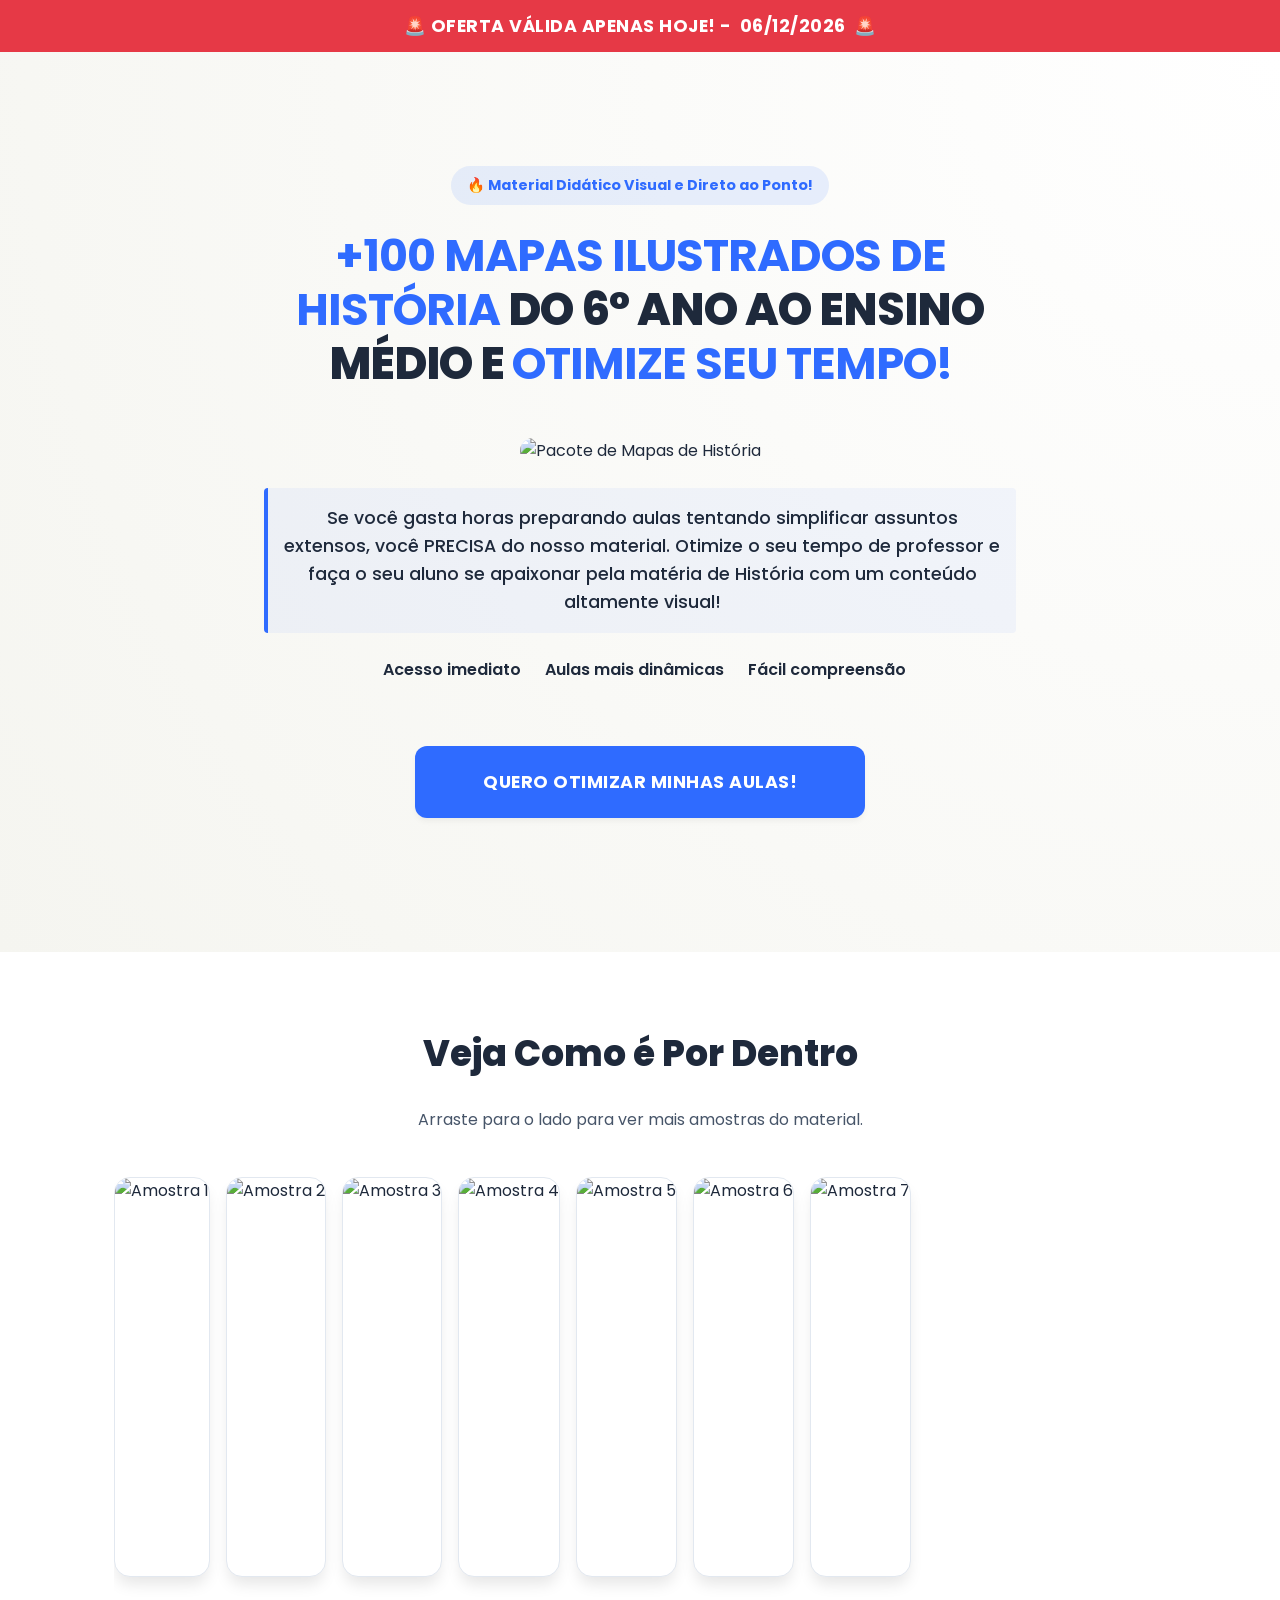
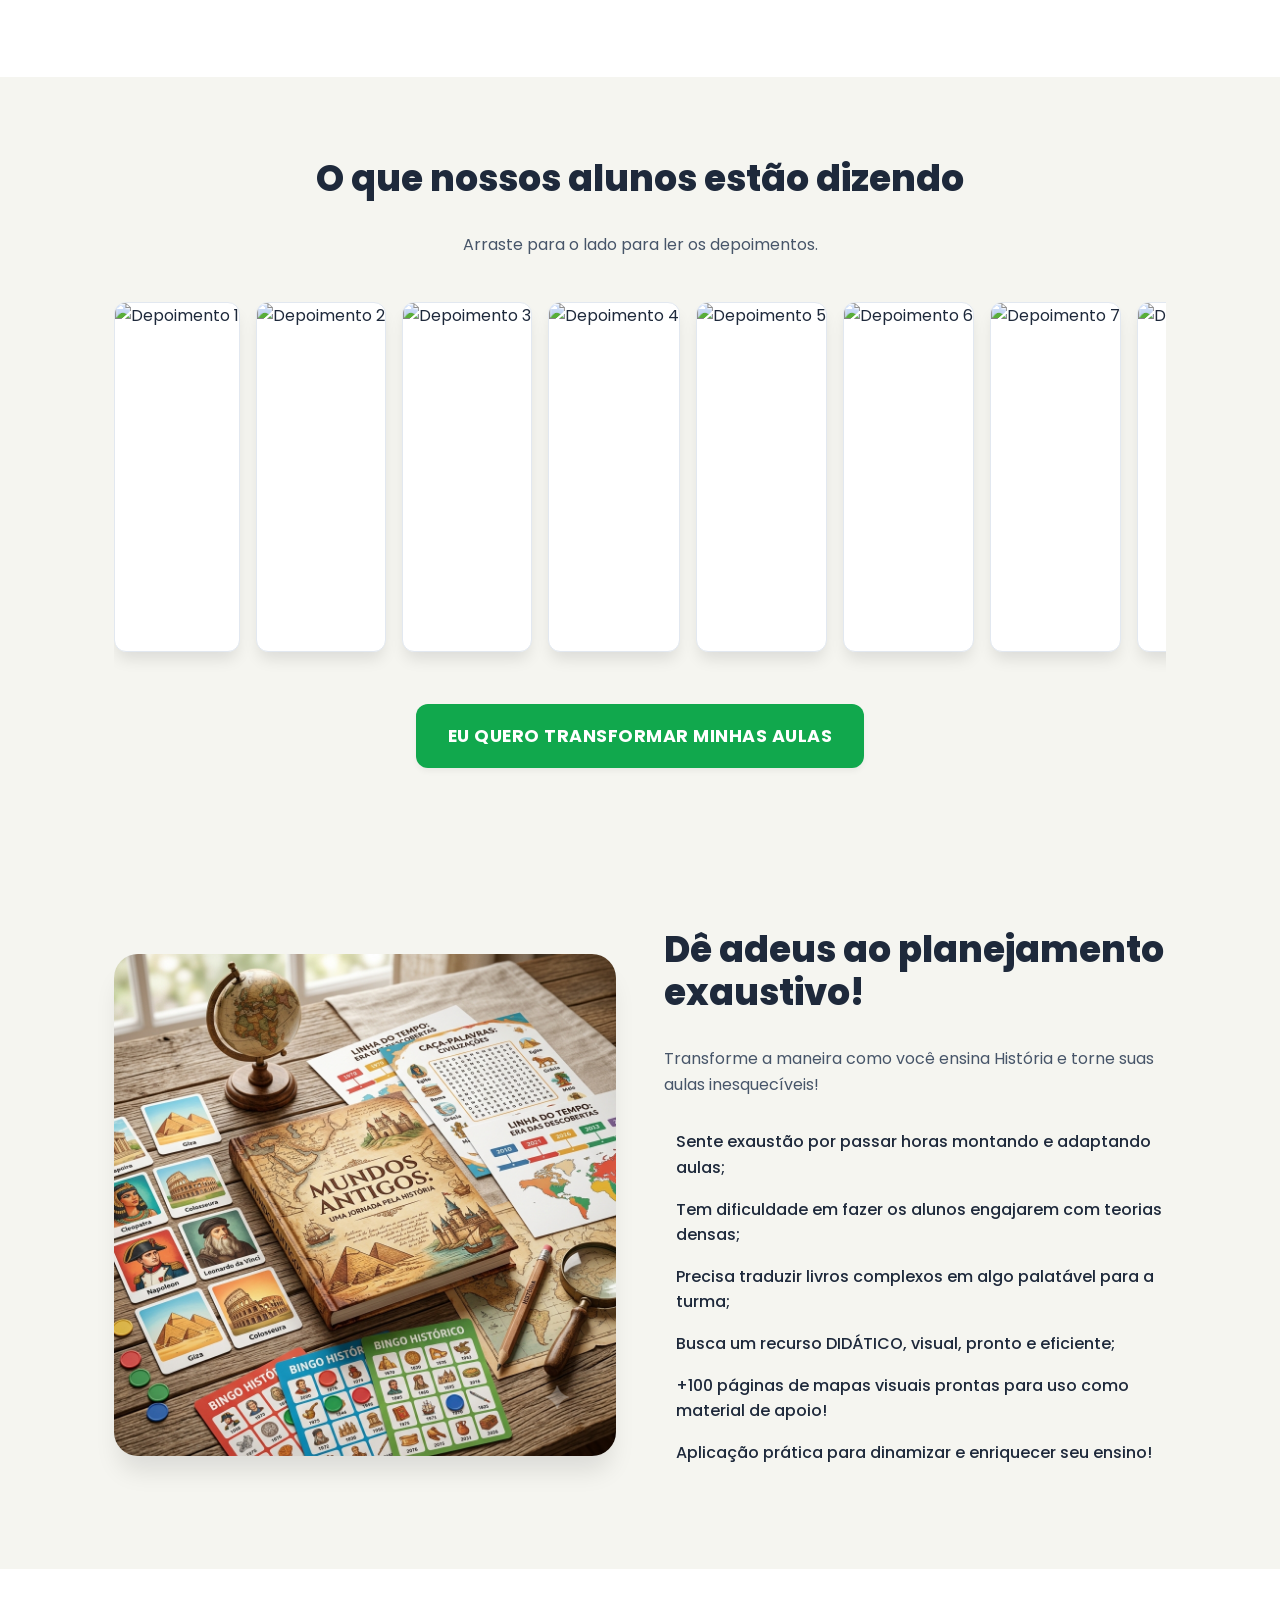
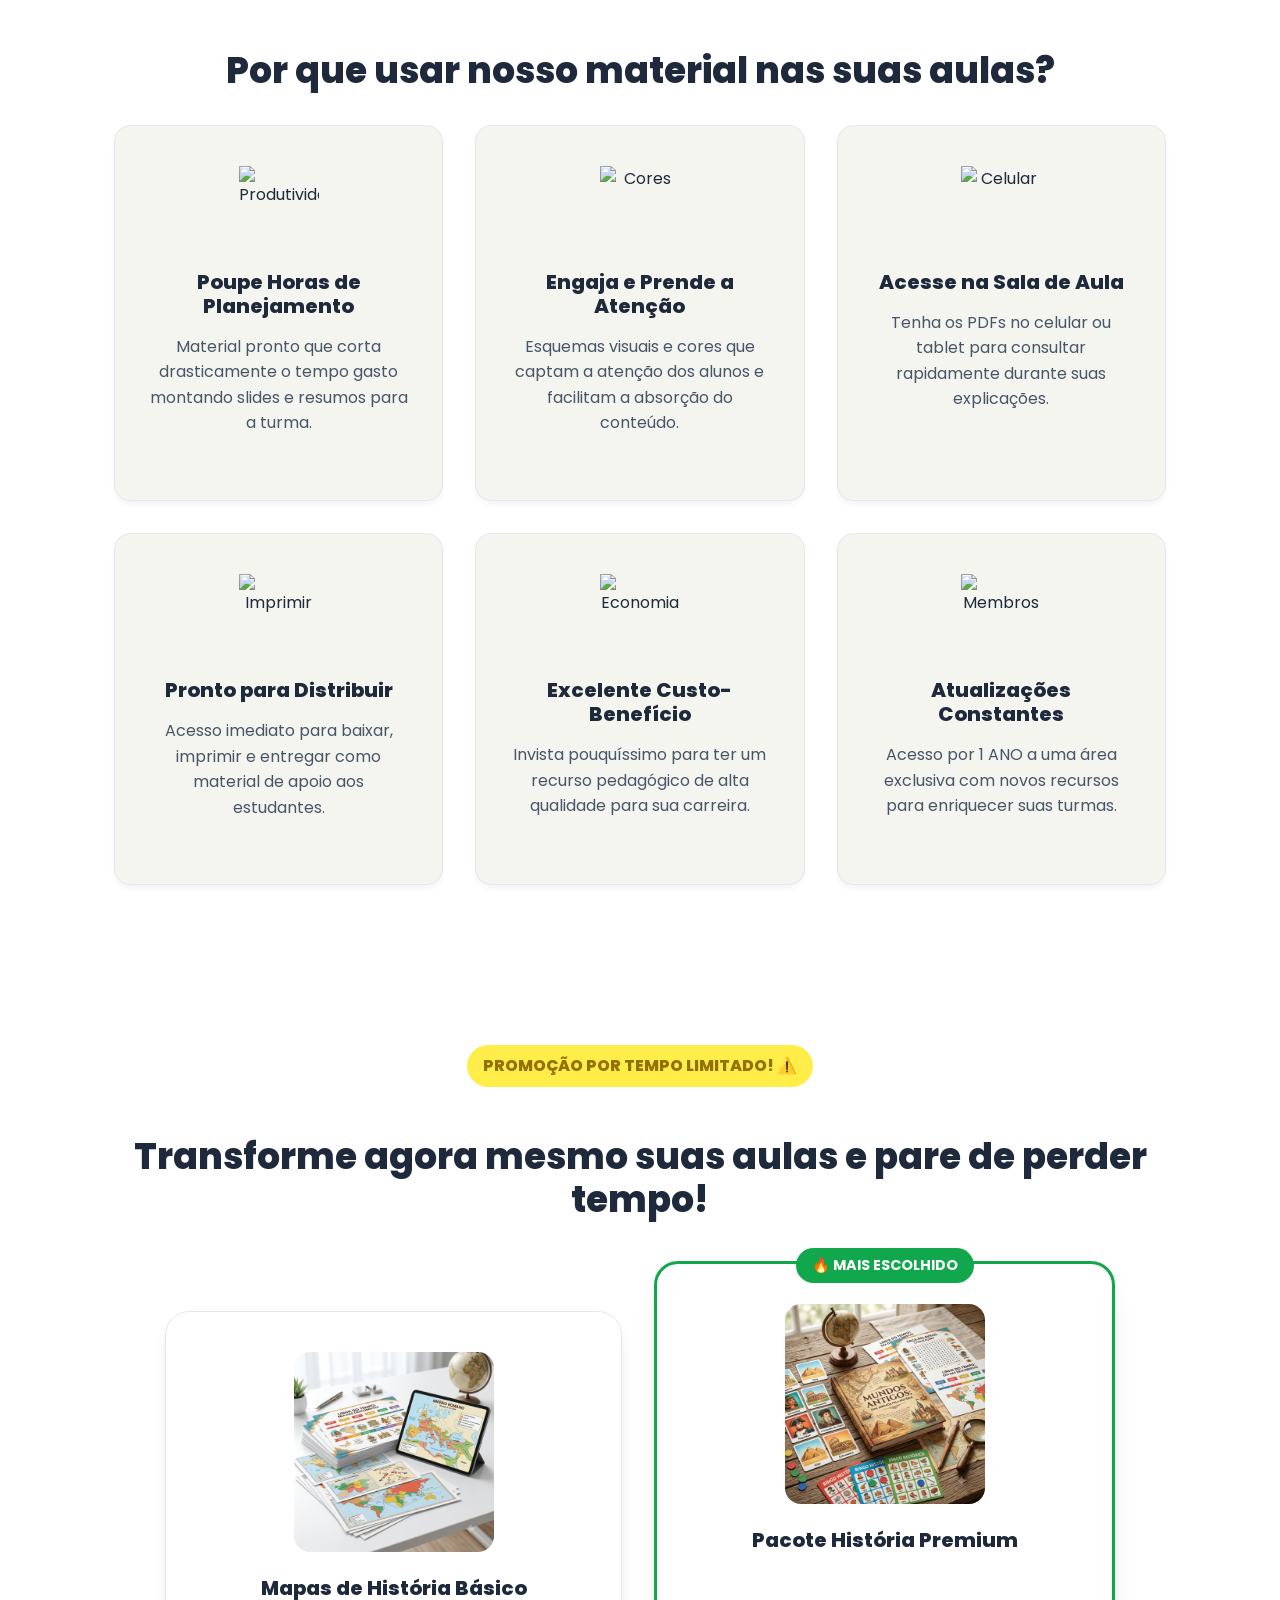
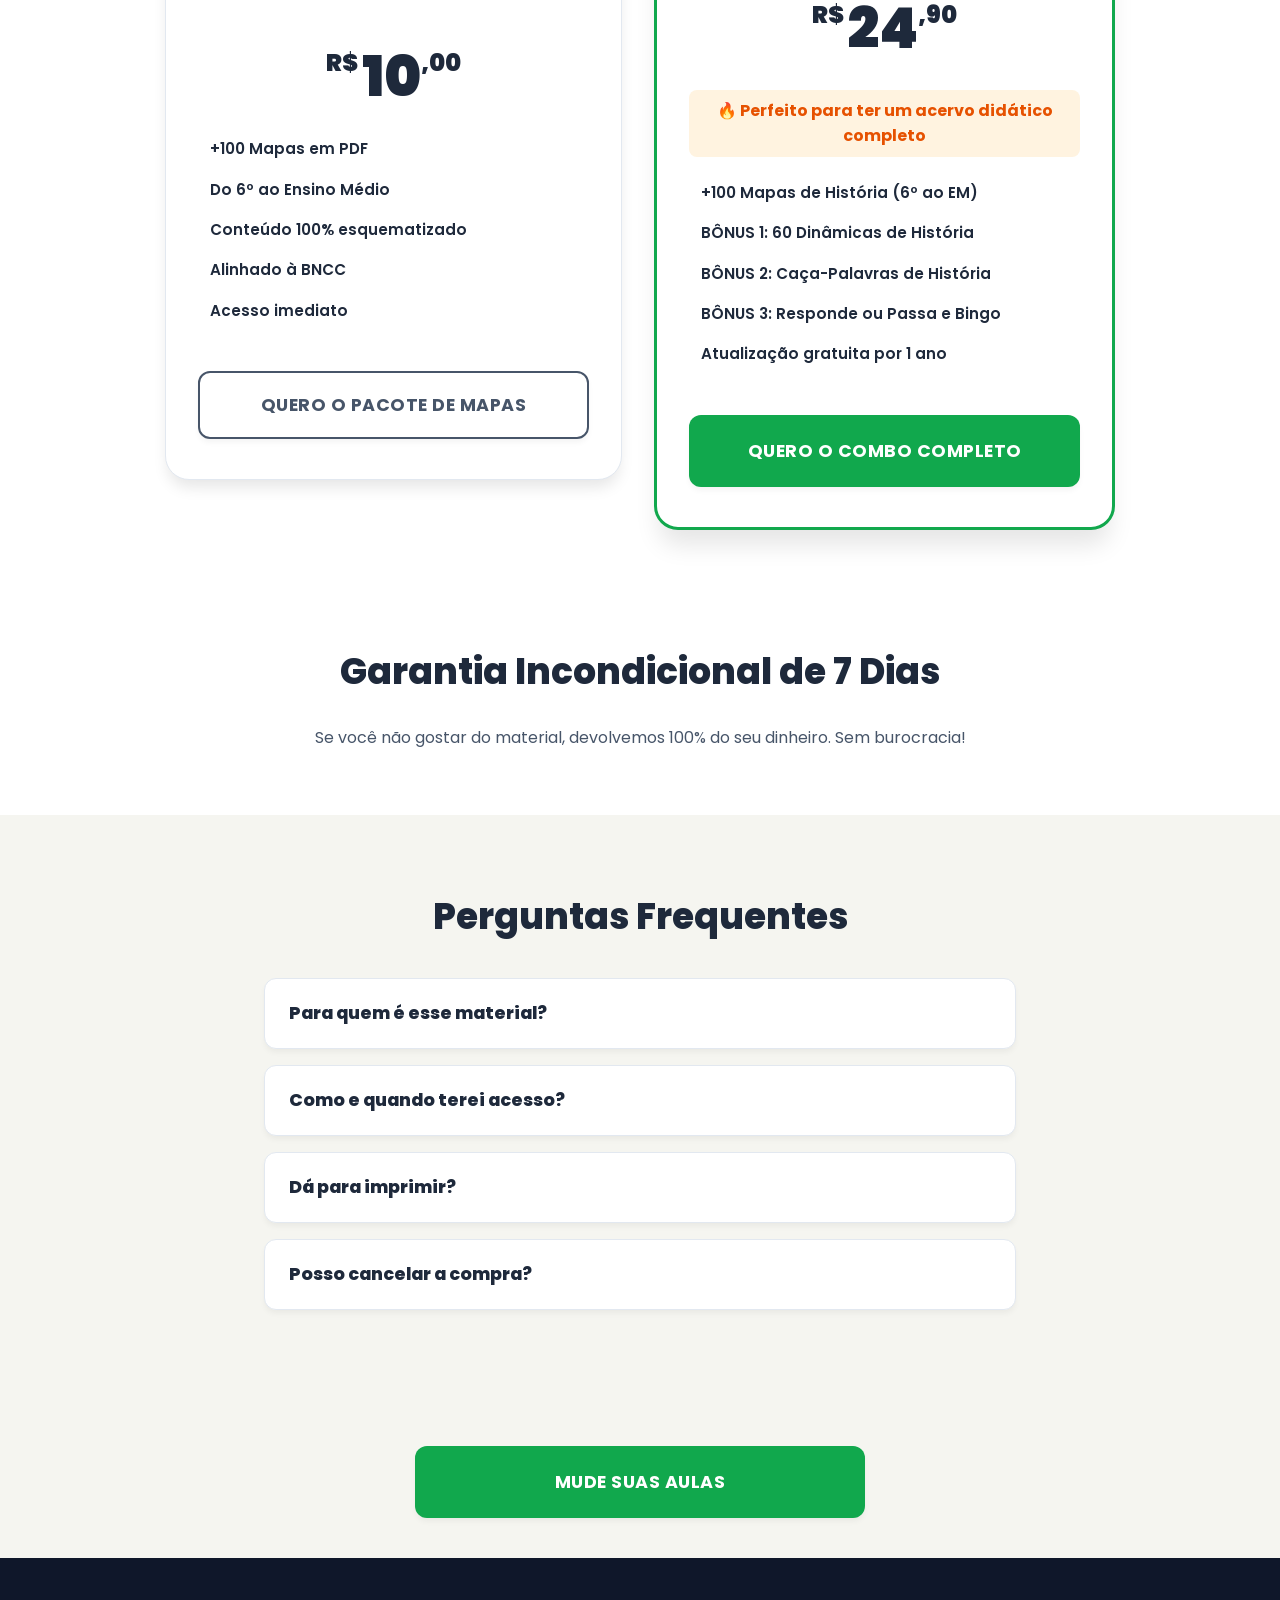
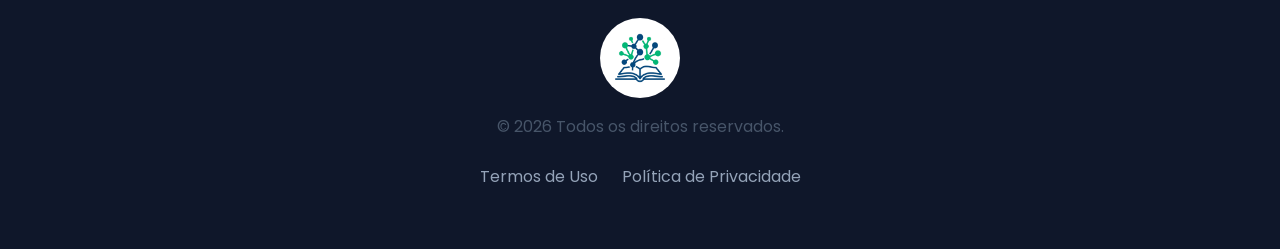
==== commit f20899f9: "Add files via upload" ====
--- a/index.html
+++ b/index.html
@@ -50,7 +50,7 @@
                 </h1>
                 
                 <div class="hero-image animate-up delay-1 margin-top" style="margin-bottom: 24px;">
-                    <img src="planocompleto.png" alt="Pacote de Mapas de História" class="floating" style="margin: 0 auto; border-radius: 24px;">
+                    <img src="https://mapas-historia.vercel.app/hero-pack.png" alt="Pacote de Mapas de História" class="floating" style="margin: 0 auto; border-radius: 24px;">
                 </div>
 
                 <p class="hero-support">Se você gasta horas preparando aulas tentando simplificar assuntos extensos, você PRECISA do nosso material. Otimize o seu tempo de professor e faça o seu aluno se apaixonar pela matéria de História com um conteúdo altamente visual!</p>
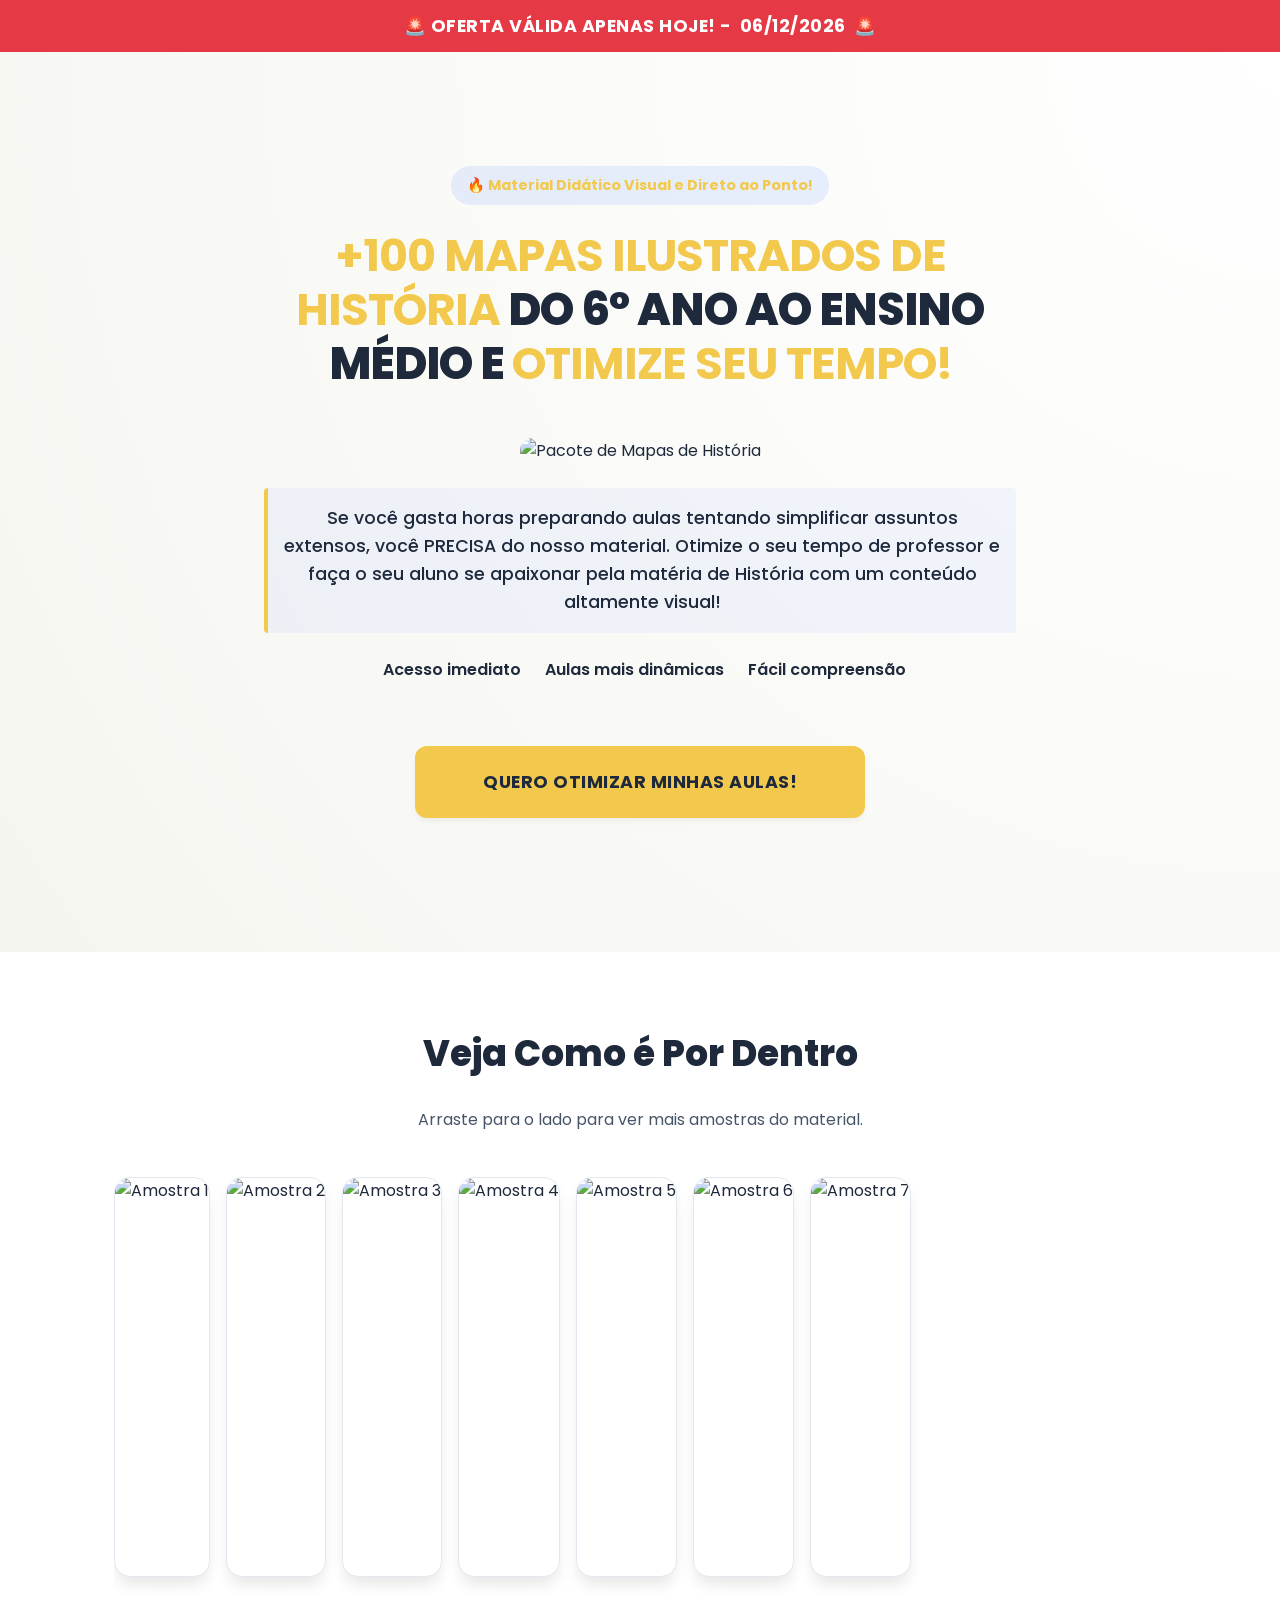
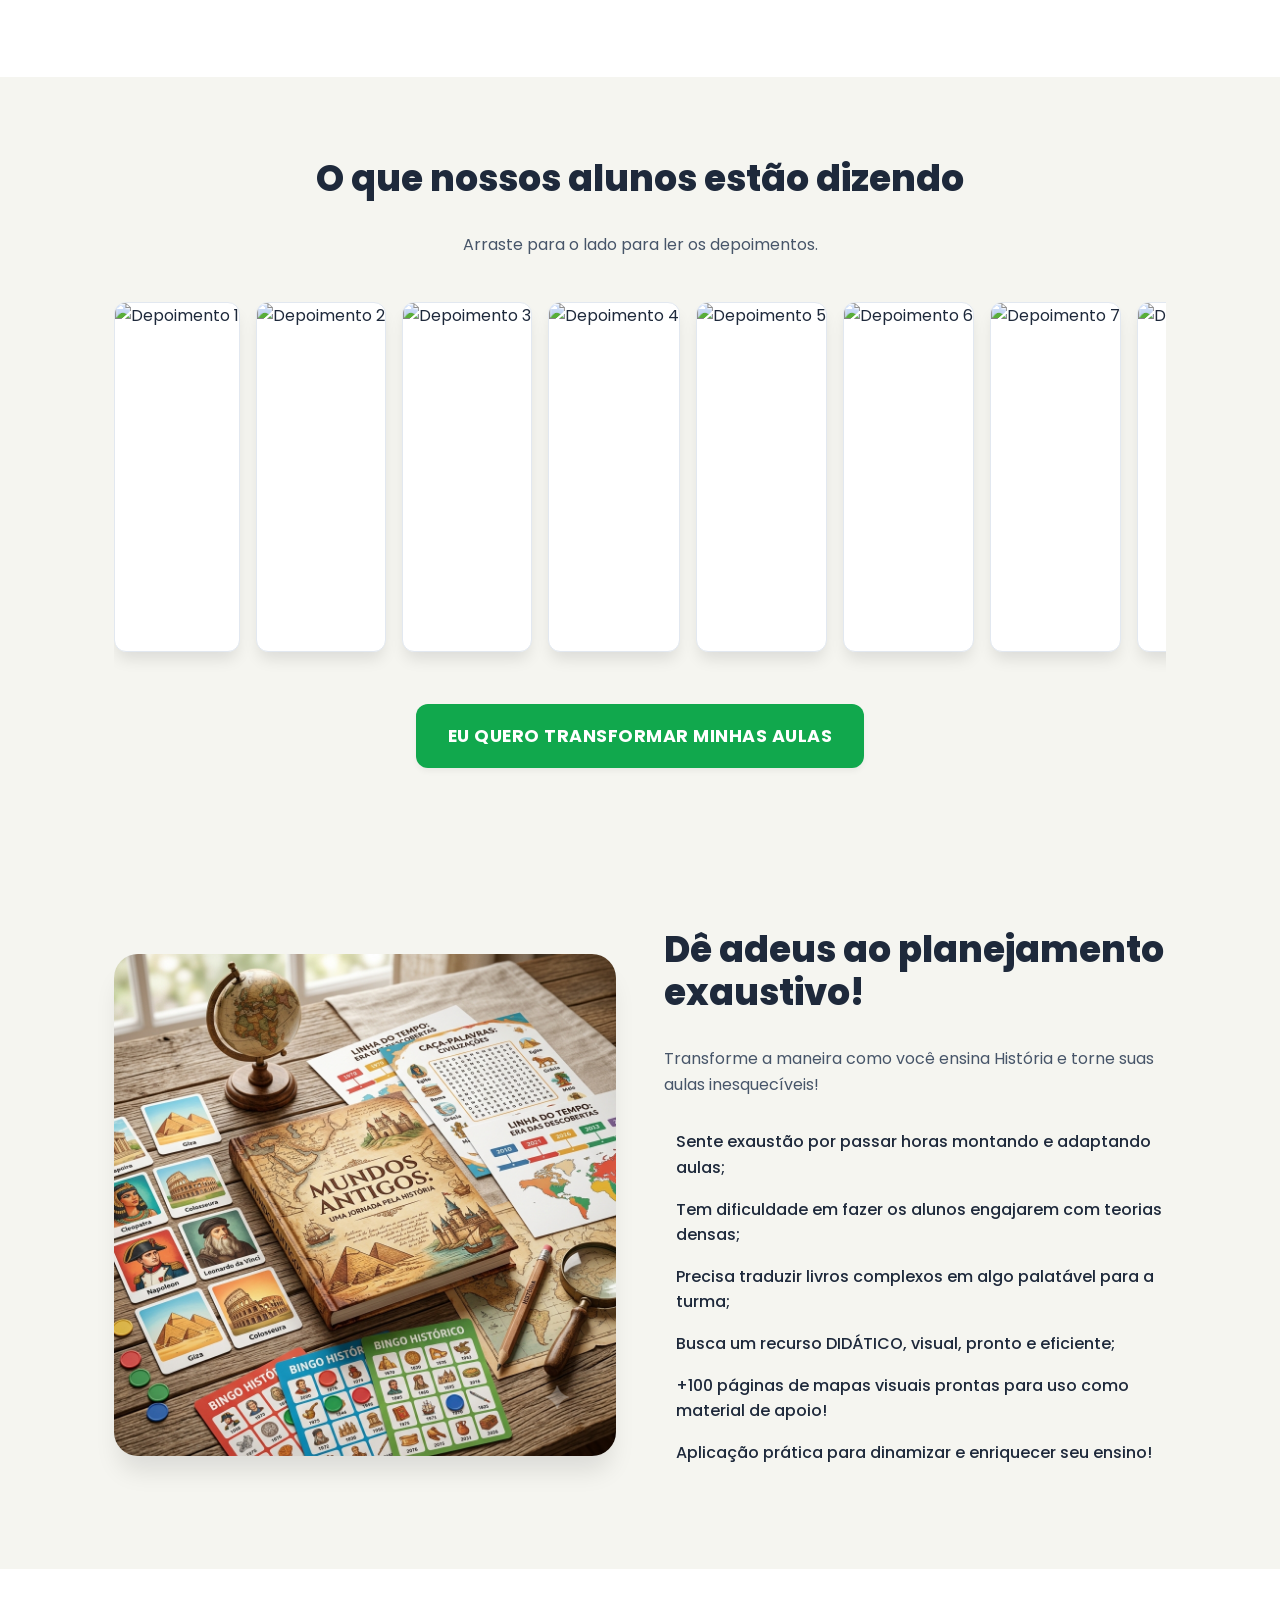
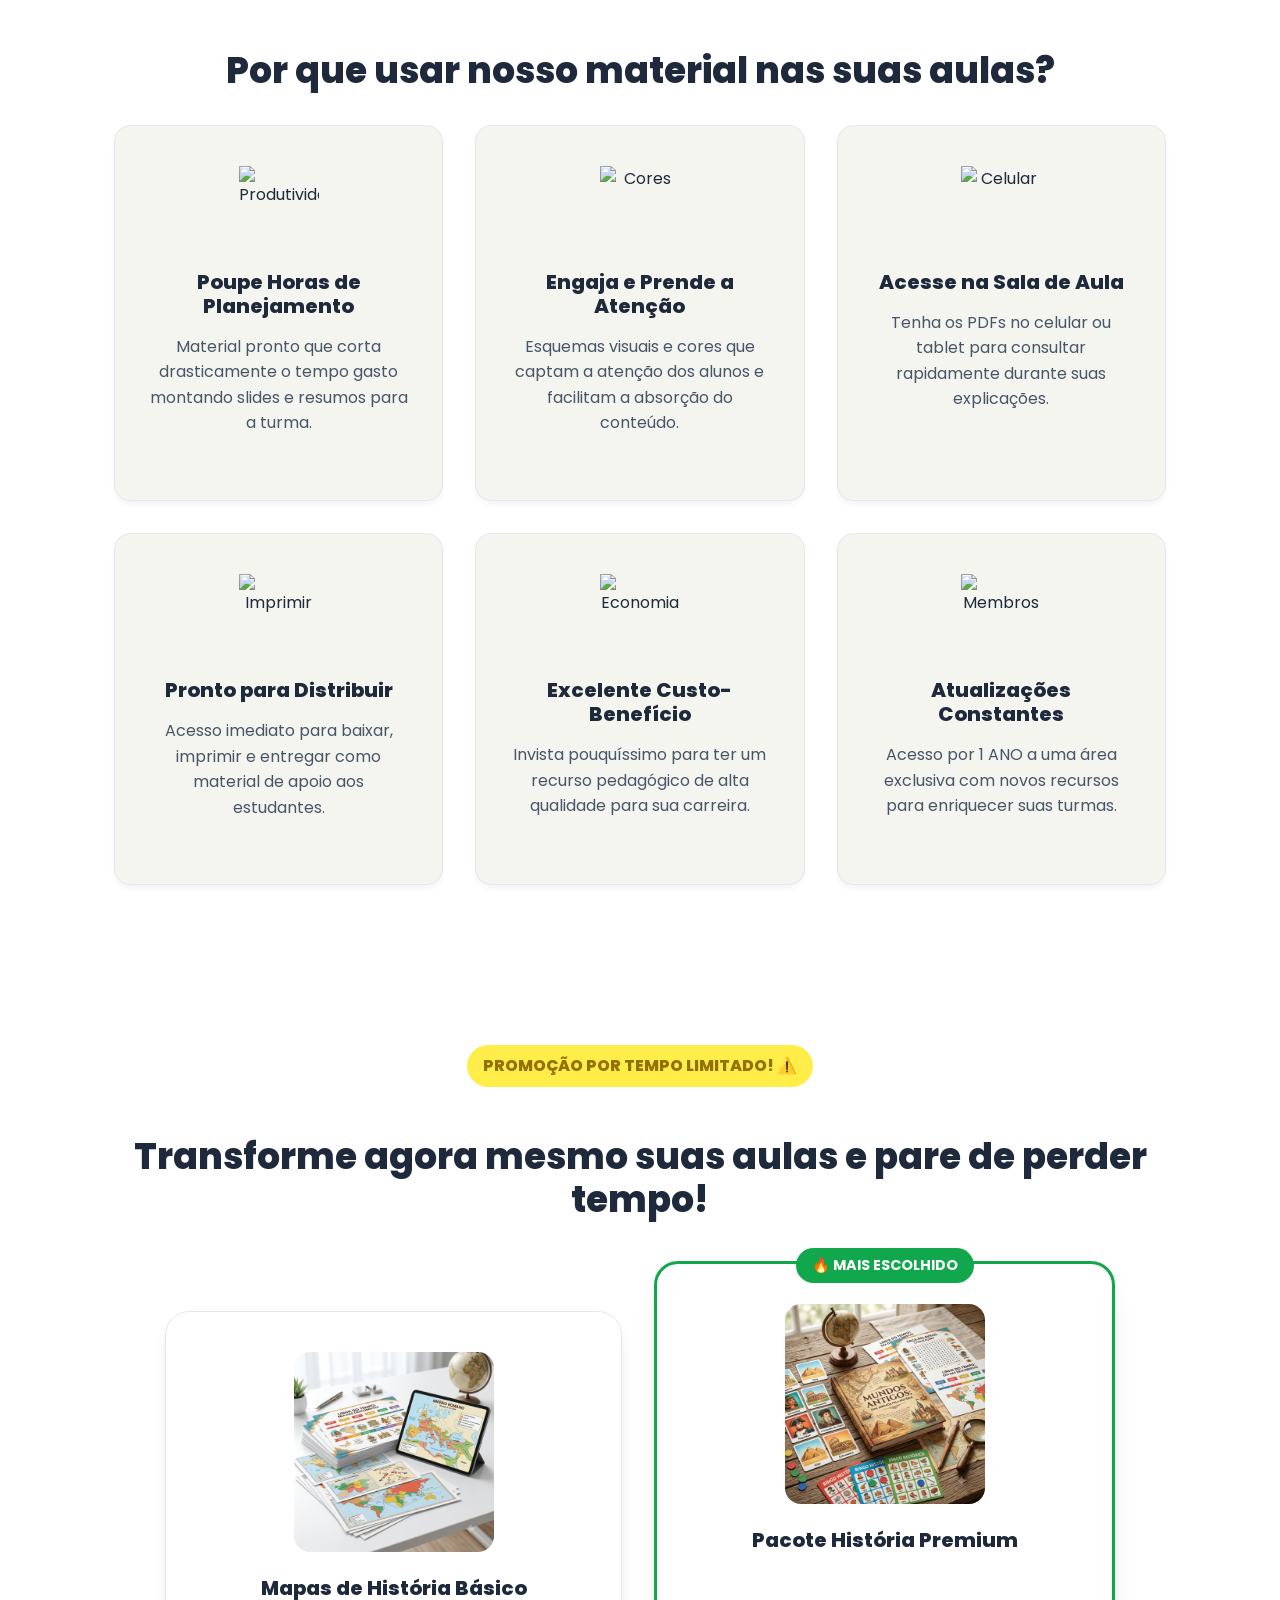
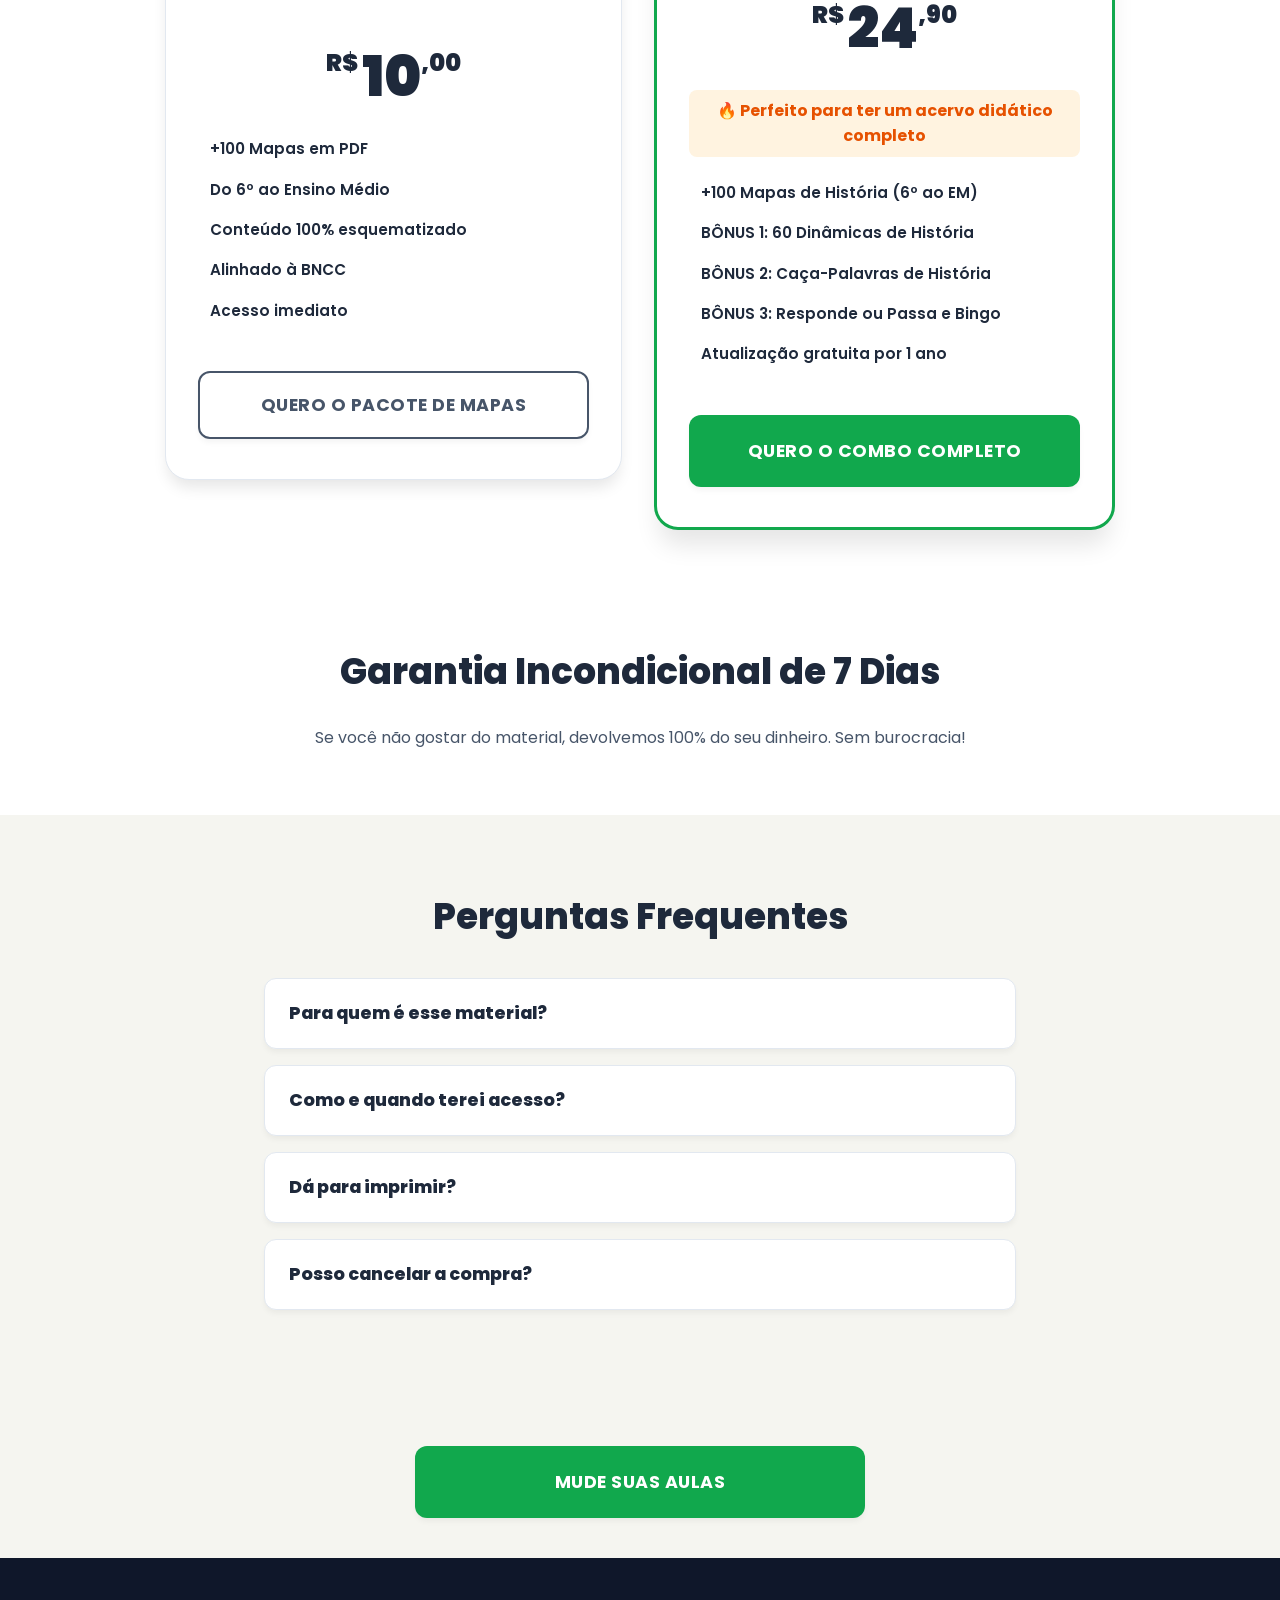
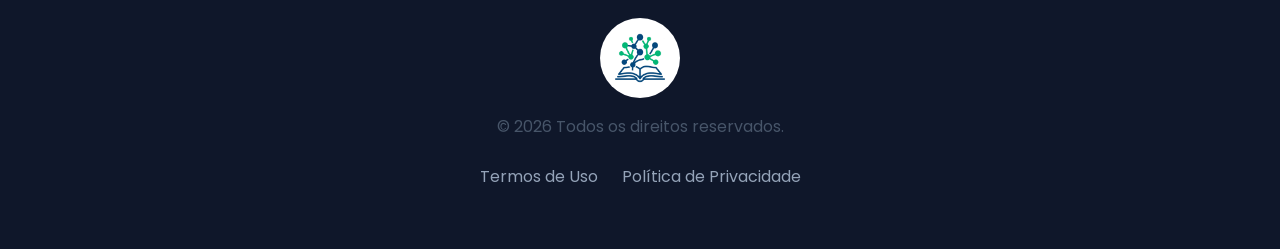
==== commit f313e241: "Add files via upload" ====
--- a/index.html
+++ b/index.html
@@ -118,12 +118,12 @@
                 <h2>Dê adeus ao planejamento exaustivo!</h2>
                 <p class="impact-phrase">Transforme a maneira como você ensina História e torne suas aulas inesquecíveis!</p>
                 <ul class="check-list margin-top">
-                    <li><i class="ph-fill ph-check-circle text-blue"></i> Sente exaustão por passar horas montando e adaptando aulas;</li>
-                    <li><i class="ph-fill ph-check-circle text-blue"></i> Tem dificuldade em fazer os alunos engajarem com teorias densas;</li>
-                    <li><i class="ph-fill ph-check-circle text-blue"></i> Precisa traduzir livros complexos em algo palatável para a turma;</li>
-                    <li><i class="ph-fill ph-check-circle text-blue"></i> Busca um recurso DIDÁTICO, visual, pronto e eficiente;</li>
-                    <li><i class="ph-fill ph-check-circle text-blue"></i> +100 páginas de mapas visuais prontas para uso como material de apoio!</li>
-                    <li><i class="ph-fill ph-check-circle text-blue"></i> Aplicação prática para dinamizar e enriquecer seu ensino!</li>
+                    <li><i class="ph-fill ph-check-circle text-primary"></i> Sente exaustão por passar horas montando e adaptando aulas;</li>
+                    <li><i class="ph-fill ph-check-circle text-primary"></i> Tem dificuldade em fazer os alunos engajarem com teorias densas;</li>
+                    <li><i class="ph-fill ph-check-circle text-primary"></i> Precisa traduzir livros complexos em algo palatável para a turma;</li>
+                    <li><i class="ph-fill ph-check-circle text-primary"></i> Busca um recurso DIDÁTICO, visual, pronto e eficiente;</li>
+                    <li><i class="ph-fill ph-check-circle text-primary"></i> +100 páginas de mapas visuais prontas para uso como material de apoio!</li>
+                    <li><i class="ph-fill ph-check-circle text-primary"></i> Aplicação prática para dinamizar e enriquecer seu ensino!</li>
                 </ul>
             </div>
         </div>
@@ -186,11 +186,11 @@
                         <span class="currency">R$</span>10<span class="cents">,00</span>
                     </div>
                     <ul class="plan-features">
-                        <li><i class="ph-fill ph-check-circle text-blue"></i> +100 Mapas em PDF</li>
-                        <li><i class="ph-fill ph-check-circle text-blue"></i> Do 6º ao Ensino Médio</li>
-                        <li><i class="ph-fill ph-check-circle text-blue"></i> Conteúdo 100% esquematizado</li>
-                        <li><i class="ph-fill ph-check-circle text-blue"></i> Alinhado à BNCC</li>
-                        <li><i class="ph-fill ph-check-circle text-blue"></i> Acesso imediato</li>
+                        <li><i class="ph-fill ph-check-circle text-primary"></i> +100 Mapas em PDF</li>
+                        <li><i class="ph-fill ph-check-circle text-primary"></i> Do 6º ao Ensino Médio</li>
+                        <li><i class="ph-fill ph-check-circle text-primary"></i> Conteúdo 100% esquematizado</li>
+                        <li><i class="ph-fill ph-check-circle text-primary"></i> Alinhado à BNCC</li>
+                        <li><i class="ph-fill ph-check-circle text-primary"></i> Acesso imediato</li>
                     </ul>
                     <a href="#" id="openModalBtn" class="btn btn-outline">QUERO O PACOTE DE MAPAS</a>
                 </div>
--- a/style.css
+++ b/style.css
@@ -1,8 +1,8 @@
 :root {
     /* Colors - Lighter, softer background */
     --white: #FFFFFF;
-    --blue: #2F6BFF;
-    --blue-dark: #1E4EBF;
+    --primary: #F2C94C;
+    --primary-dark: #DFA918;
     --green: #11A84D; /* A vibrant strong green for CTA */
     --green-dark: #0D823A;
     --light-bg: #F5F5F0; /* Lighter, softer neutral tone */
@@ -80,7 +80,7 @@
 .align-center { align-items: center; }
 .center-text { text-align: center; }
 .bg-light { background-color: var(--white); } /* Sections contrast with light-bg */
-.text-blue { color: var(--blue); }
+.text-primary { color: var(--primary); }
 .text-green { color: var(--green); }
 .margin-top { margin-top: 32px; }
 
@@ -106,8 +106,8 @@
     display: inline-flex;
     align-items: center;
     justify-content: center;
-    background-color: var(--blue);
-    color: var(--white);
+    background-color: var(--primary);
+    color: var(--text-main);
     font-weight: 700;
     text-decoration: none;
     padding: 18px 32px;
@@ -132,7 +132,7 @@
     padding: 22px 40px;
 }
 
-.btn-green { background-color: var(--green); }
+.btn-green { background-color: var(--green); color: var(--white); }
 .btn-green:hover { background-color: var(--green-dark); box-shadow: var(--shadow-glow); }
 
 .btn-outline {
@@ -175,7 +175,7 @@
     display: inline-block;
     padding: 8px 16px;
     background-color: rgba(47, 107, 255, 0.1);
-    color: var(--blue);
+    color: var(--primary);
     border-radius: 100px;
     font-weight: 700;
     font-size: 0.9rem;
@@ -183,7 +183,7 @@
 }
 
 .hero-title b {
-    color: var(--blue);
+    color: var(--primary);
 }
 
 .hero-support {
@@ -192,7 +192,7 @@
     color: var(--text-main);
     background: rgba(47,107,255,0.05);
     padding: 16px;
-    border-left: 4px solid var(--blue);
+    border-left: 4px solid var(--primary);
     border-radius: 4px;
     margin-bottom: 24px;
 }
@@ -277,7 +277,7 @@
 .card:hover {
     transform: translateY(-5px);
     box-shadow: var(--shadow-md);
-    border-color: var(--blue);
+    border-color: var(--primary);
 }
 
 .card-icon-img {
